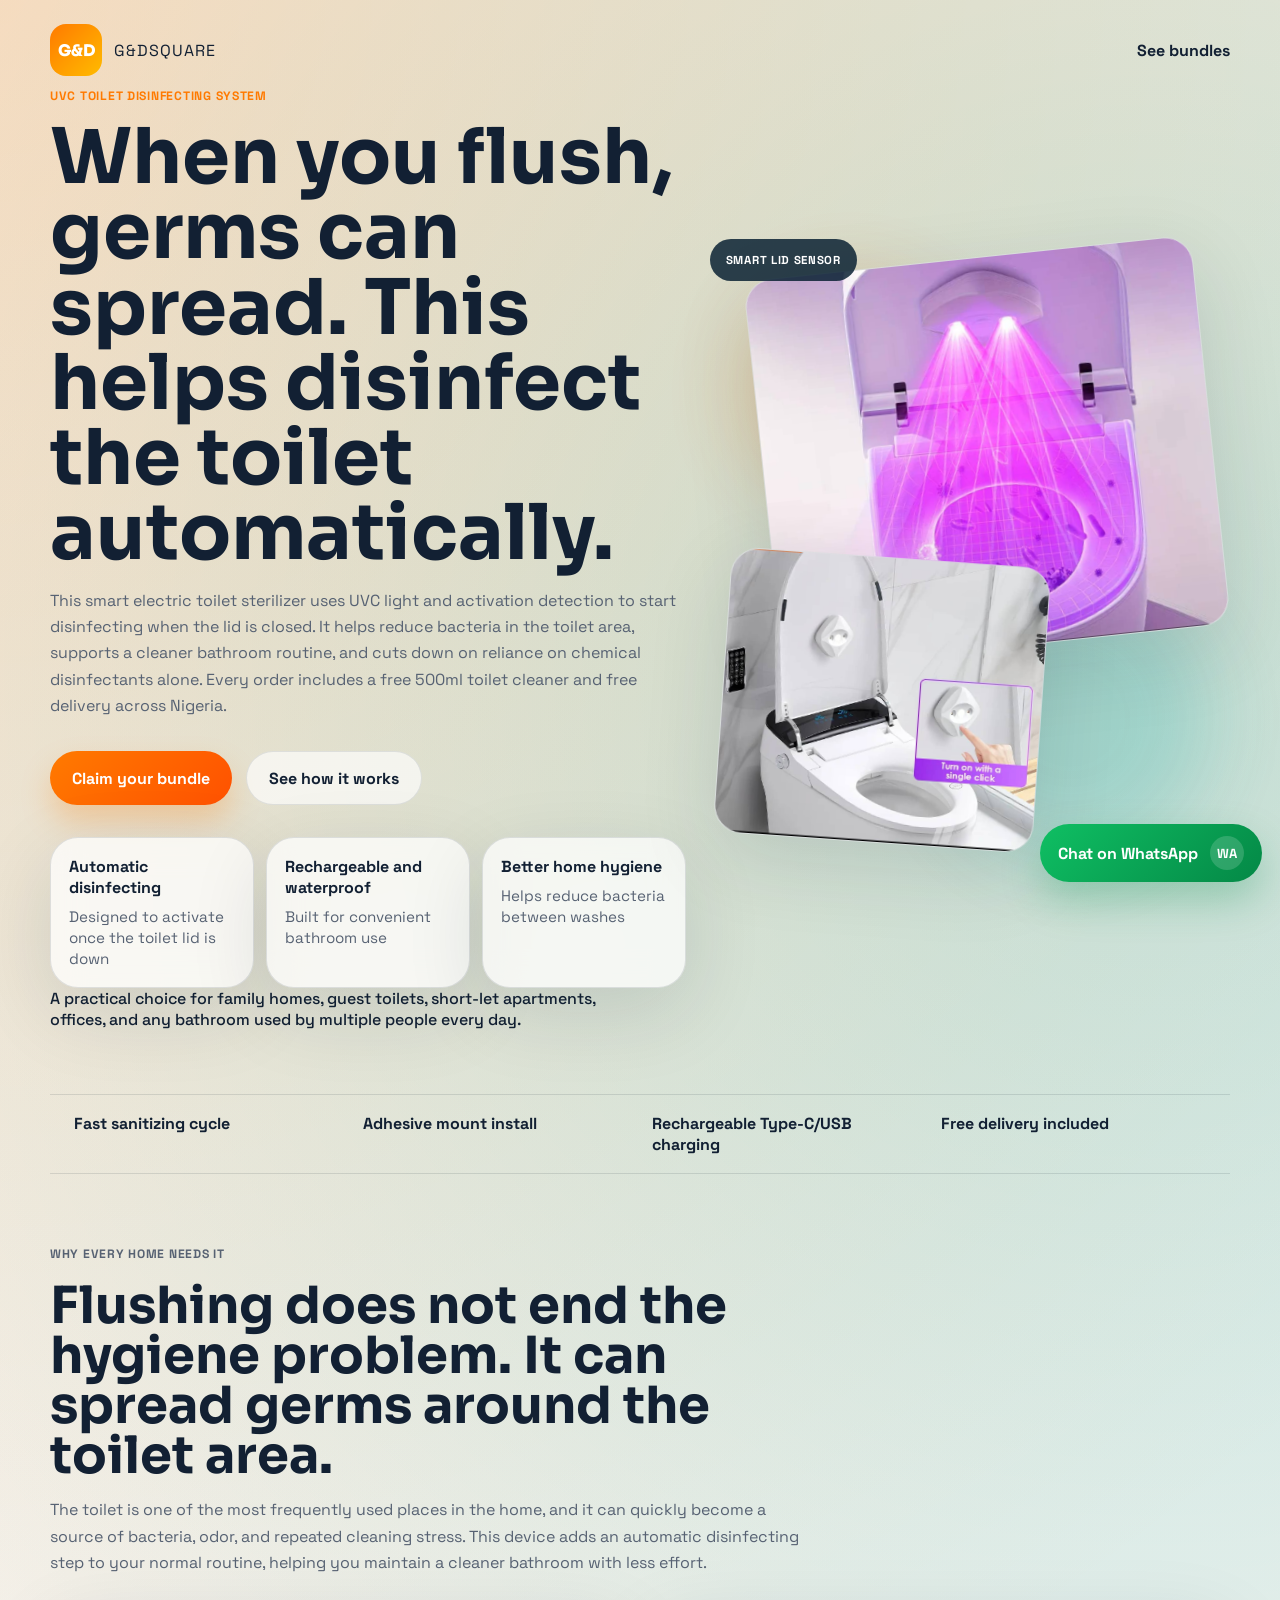
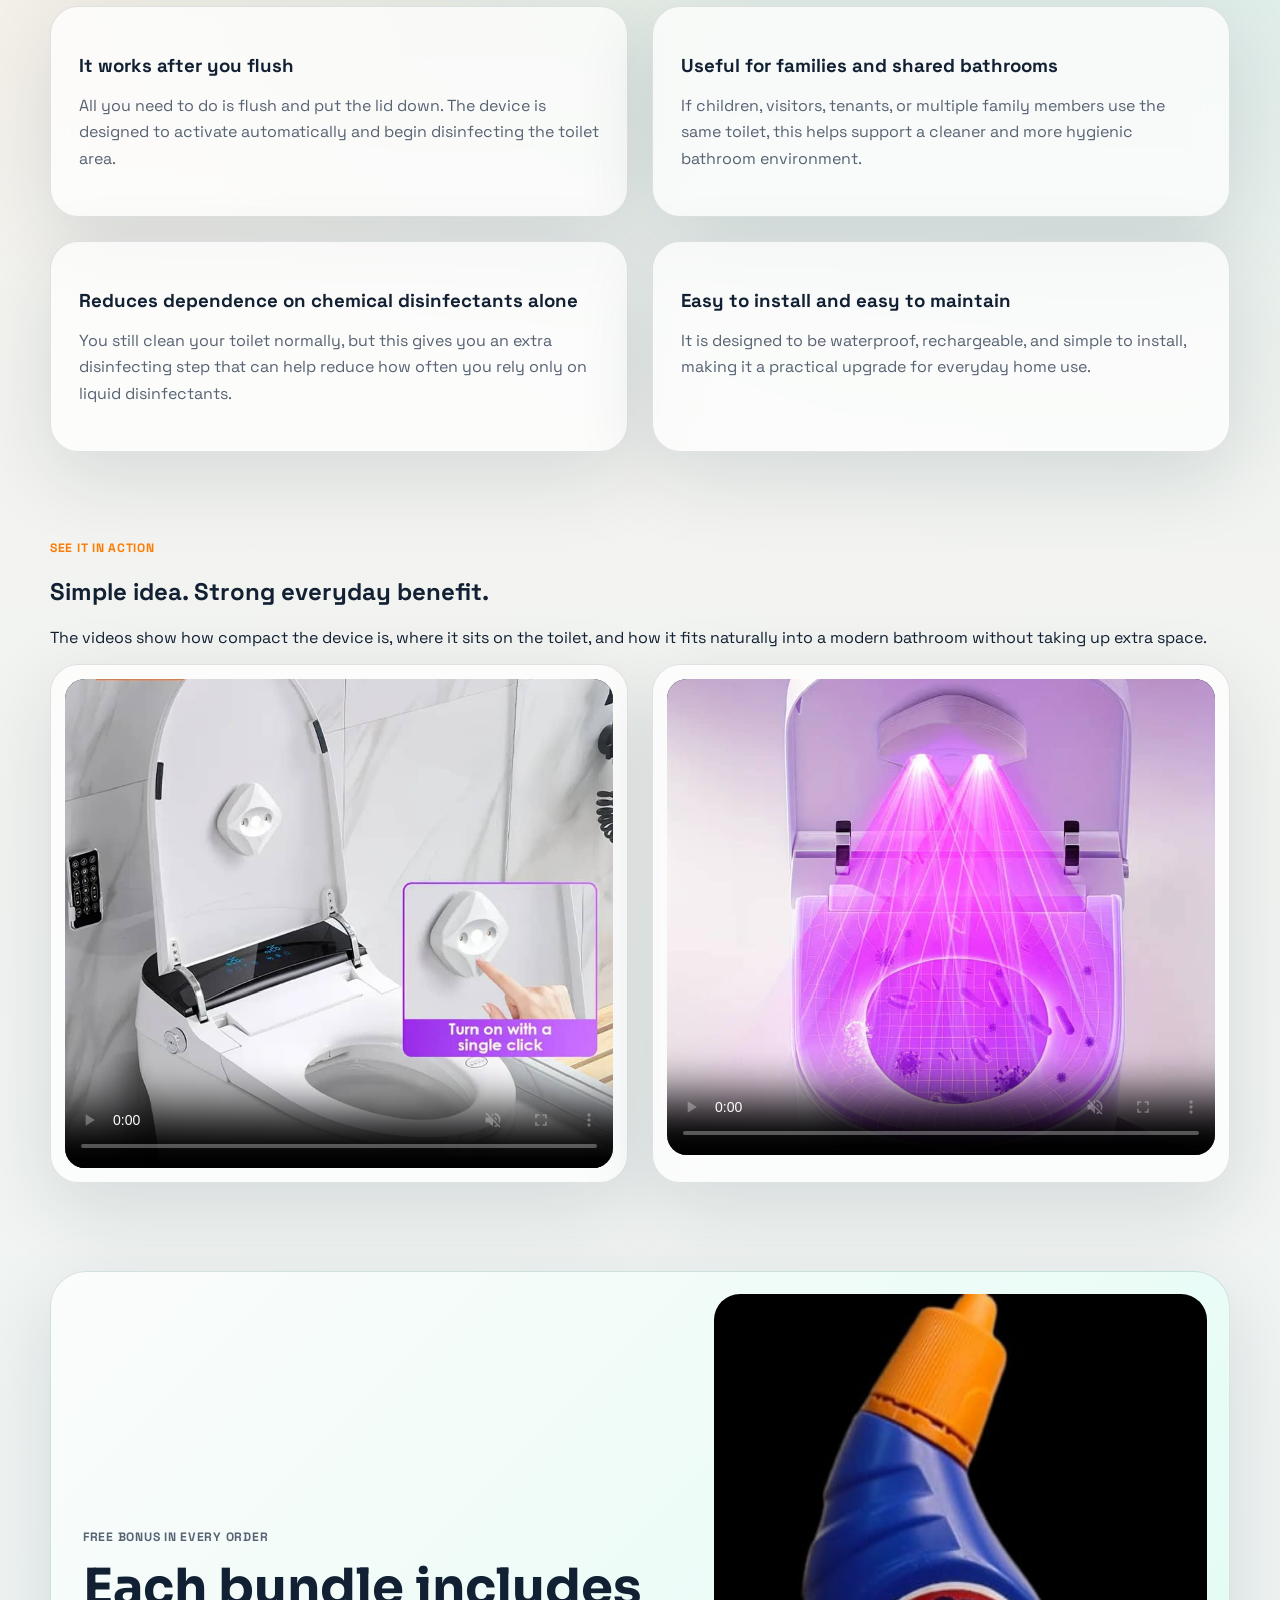
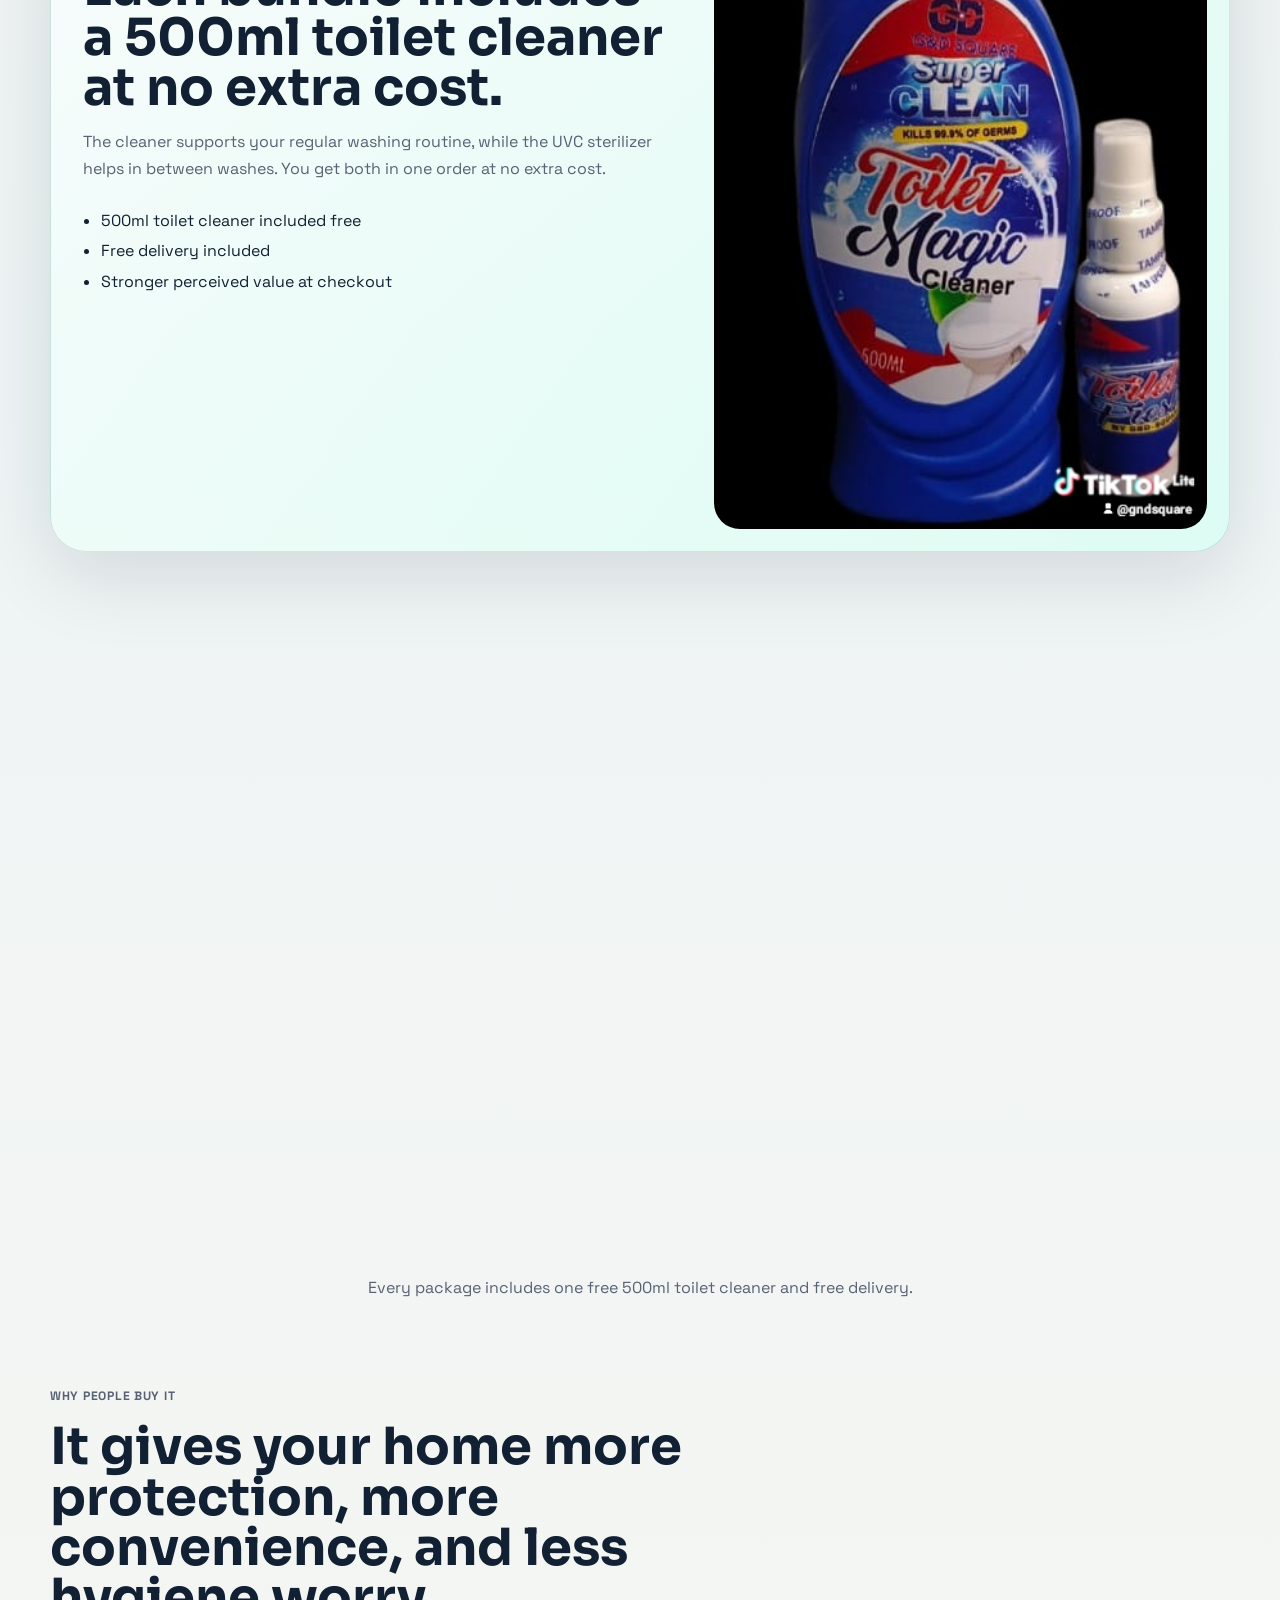
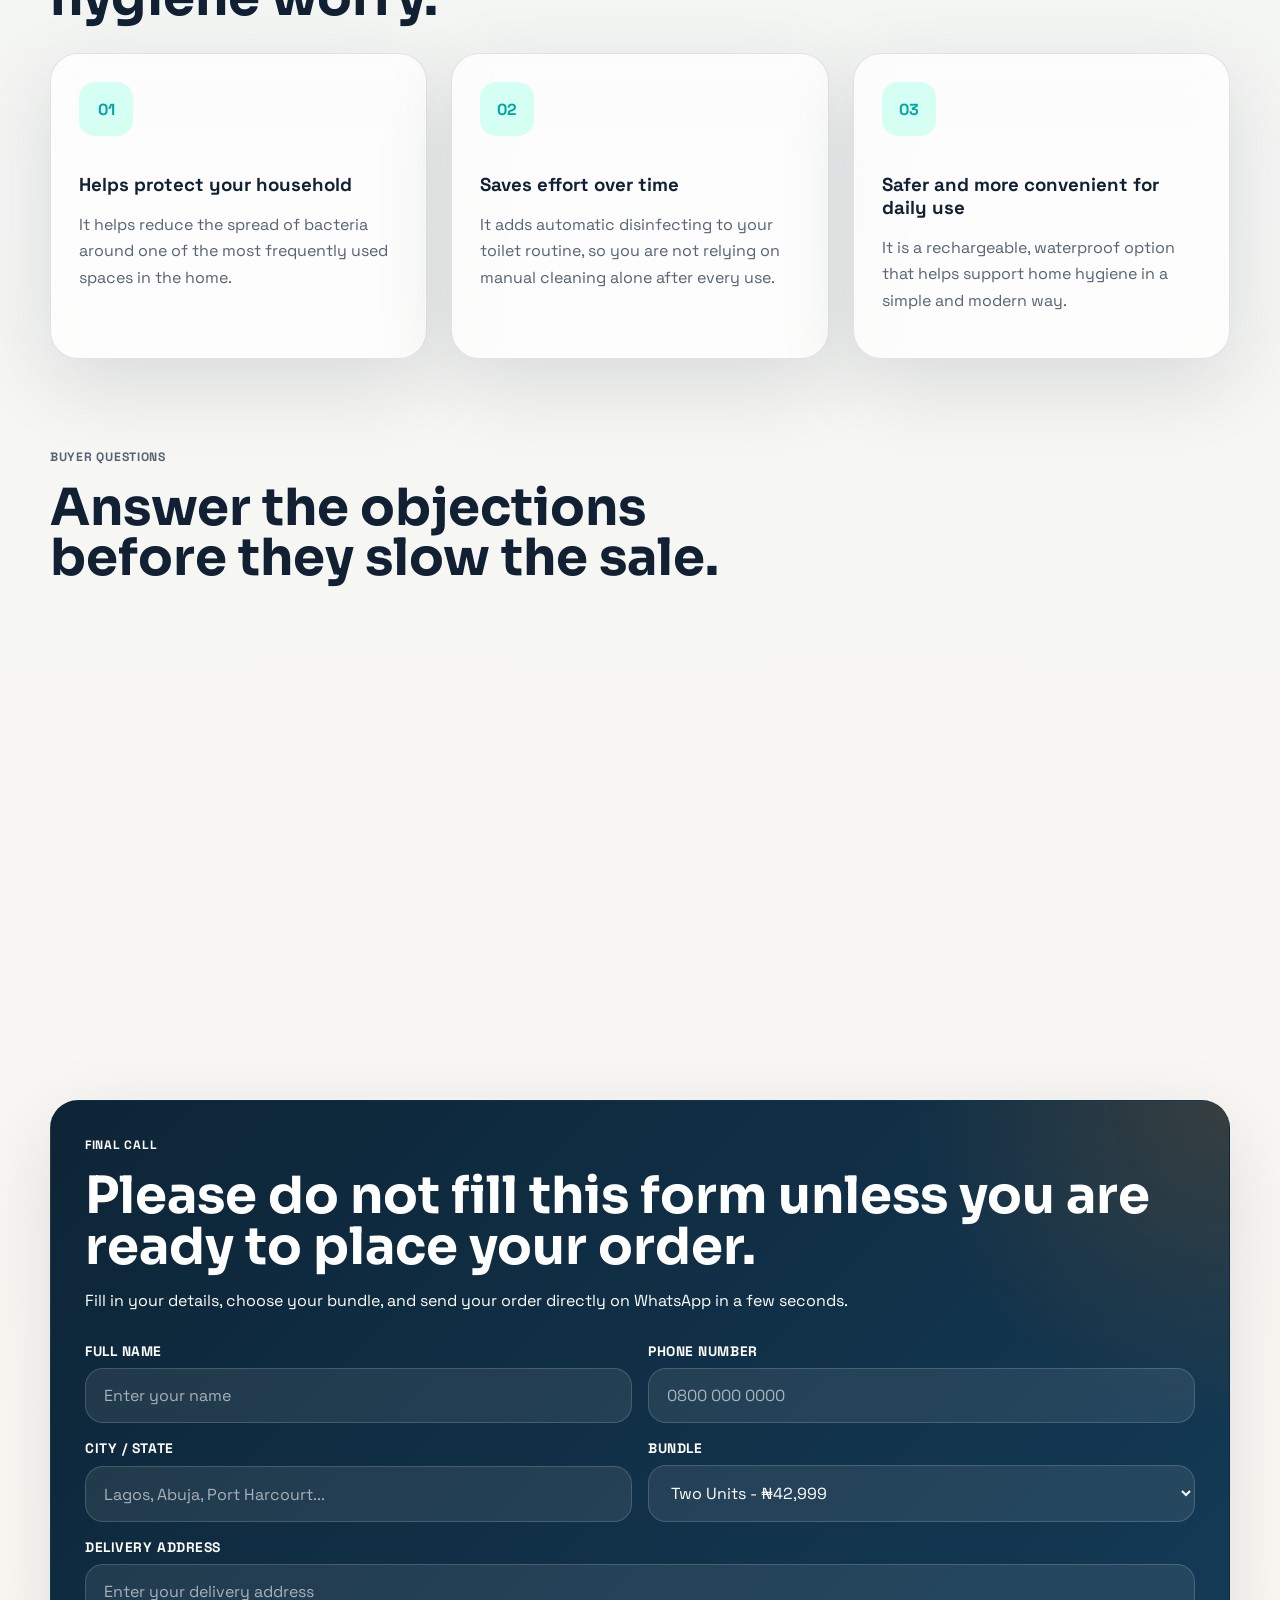
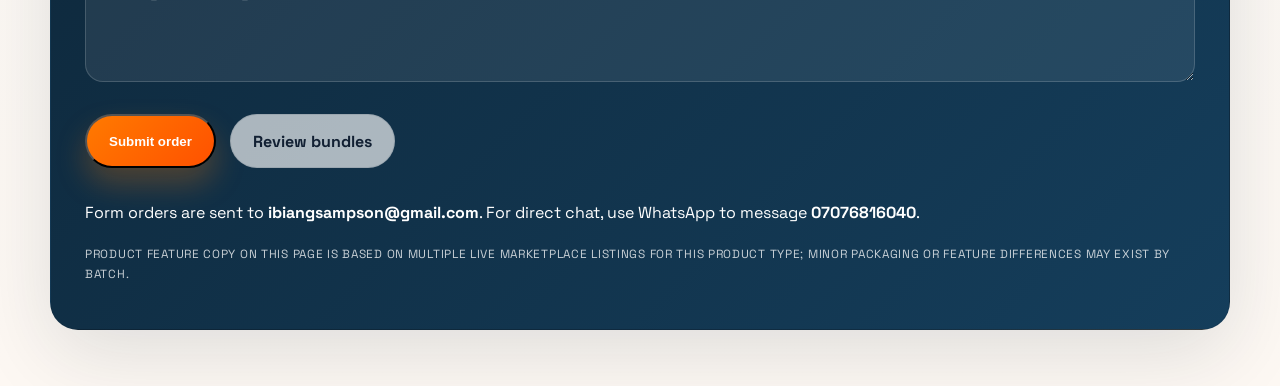
==== index.html @ 0e7a8f82 "Build UV toilet sterilizer landing page" ====
<!DOCTYPE html>
<html lang="en">
<head>
  <meta charset="UTF-8">
  <meta name="viewport" content="width=device-width, initial-scale=1.0">
  <title>G&DSquare UV Toilet Sterilizer</title>
  <meta
    name="description"
    content="Shop the UV Toilet Sterilizer Smart Electric Toilet Sterilizer with free 500ml toilet cleaner and free delivery."
  >
  <link rel="preconnect" href="https://fonts.googleapis.com">
  <link rel="preconnect" href="https://fonts.gstatic.com" crossorigin>
  <link
    href="https://fonts.googleapis.com/css2?family=Space+Grotesk:wght@400;500;700&family=Sora:wght@500;600;700;800&display=swap"
    rel="stylesheet"
  >
  <link rel="stylesheet" href="styles.css">
</head>
<body>
  <div class="page-shell">
    <header class="hero">
      <nav class="topbar">
        <div class="brand">
          <span class="brand-mark">G&amp;D</span>
          <span class="brand-copy">G&amp;DSquare</span>
        </div>
        <a class="ghost-link" href="#offers">See bundles</a>
      </nav>

      <div class="hero-grid">
        <section class="hero-copy reveal">
          <p class="eyebrow">UVC toilet disinfecting system</p>
          <h1>When you flush, germs can spread. This helps disinfect the toilet automatically.</h1>
          <p class="hero-text">
            This smart electric toilet sterilizer uses UVC light and activation detection to start
            disinfecting when the lid is closed. It helps reduce bacteria in the toilet area,
            supports a cleaner bathroom routine, and cuts down on reliance on chemical
            disinfectants alone. Every order includes a free 500ml toilet cleaner and free
            delivery across Nigeria.
          </p>

          <div class="hero-actions">
            <a class="button button-primary" href="#offers">Claim your bundle</a>
            <a class="button button-secondary" href="#details">See how it works</a>
          </div>

          <div class="signal-row">
            <div>
              <strong>Automatic disinfecting</strong>
              <span>Designed to activate once the toilet lid is down</span>
            </div>
            <div>
              <strong>Rechargeable and waterproof</strong>
              <span>Built for convenient bathroom use</span>
            </div>
            <div>
              <strong>Better home hygiene</strong>
              <span>Helps reduce bacteria between washes</span>
            </div>
          </div>
          <p class="market-note">
            A practical choice for family homes, guest toilets, short-let apartments, offices,
            and any bathroom used by multiple people every day.
          </p>
        </section>

        <section class="hero-visual reveal">
          <div class="glow-orbit glow-one"></div>
          <div class="glow-orbit glow-two"></div>
          <div class="hero-card hero-product-card">
            <img
              src="images/UV Toilet Sterilizer Smart Electric Toilet Sterilizer.jpeg"
              alt="UV light sterilizing a toilet bowl"
            >
          </div>
          <div class="hero-card hero-device-card">
            <img
              src="images/Smart Electric Toilet Sterilizer.jpeg"
              alt="Smart electric toilet sterilizer mounted under a toilet lid"
            >
          </div>
          <div class="spec-chip chip-top">Smart lid sensor</div>
          <div class="spec-chip chip-bottom">Bathroom-safe build</div>
        </section>
      </div>
    </header>

    <main>
      <section class="trust-strip reveal">
        <div>Fast sanitizing cycle</div>
        <div>Adhesive mount install</div>
        <div>Rechargeable Type-C/USB charging</div>
        <div>Free delivery included</div>
      </section>

      <section class="story-section" id="details">
        <div class="section-heading reveal">
          <p class="eyebrow">Why every home needs it</p>
          <h2>Flushing does not end the hygiene problem. It can spread germs around the toilet area.</h2>
          <p>
            The toilet is one of the most frequently used places in the home, and it can quickly
            become a source of bacteria, odor, and repeated cleaning stress. This device adds an
            automatic disinfecting step to your normal routine, helping you maintain a cleaner
            bathroom with less effort.
          </p>
        </div>

        <div class="feature-grid">
          <article class="feature-card reveal">
            <h3>It works after you flush</h3>
            <p>
              All you need to do is flush and put the lid down. The device is designed to activate
              automatically and begin disinfecting the toilet area.
            </p>
          </article>
          <article class="feature-card reveal">
            <h3>Useful for families and shared bathrooms</h3>
            <p>
              If children, visitors, tenants, or multiple family members use the same toilet, this
              helps support a cleaner and more hygienic bathroom environment.
            </p>
          </article>
          <article class="feature-card reveal">
            <h3>Reduces dependence on chemical disinfectants alone</h3>
            <p>
              You still clean your toilet normally, but this gives you an extra disinfecting step
              that can help reduce how often you rely only on liquid disinfectants.
            </p>
          </article>
          <article class="feature-card reveal">
            <h3>Easy to install and easy to maintain</h3>
            <p>
              It is designed to be waterproof, rechargeable, and simple to install, making it a
              practical upgrade for everyday home use.
            </p>
          </article>
        </div>
      </section>

      <section class="media-section">
        <div class="media-copy reveal">
          <p class="eyebrow">See it in action</p>
          <h2>Simple idea. Strong everyday benefit.</h2>
          <p>
            The videos show how compact the device is, where it sits on the toilet, and how it
            fits naturally into a modern bathroom without taking up extra space.
          </p>
        </div>

        <div class="media-grid">
          <div class="video-card reveal">
            <video controls muted playsinline preload="metadata" poster="images/Smart Electric Toilet Sterilizer.jpeg">
              <source src="images/Smart Electric Toilet Sterilizer.mp4" type="video/mp4">
            </video>
          </div>
          <div class="video-card reveal">
            <video controls muted playsinline preload="metadata" poster="images/UV Toilet Sterilizer Smart Electric Toilet Sterilizer.jpeg">
              <source src="images/Toilet  Sanitizer.mp4" type="video/mp4">
            </video>
          </div>
        </div>
      </section>

      <section class="bonus-section">
        <div class="bonus-card reveal">
          <div class="bonus-copy">
            <p class="eyebrow">Free bonus in every order</p>
            <h2>Each bundle includes a 500ml toilet cleaner at no extra cost.</h2>
            <p>
              The cleaner supports your regular washing routine, while the UVC sterilizer helps in
              between washes. You get both in one order at no extra cost.
            </p>
            <ul class="bonus-points">
              <li>500ml toilet cleaner included free</li>
              <li>Free delivery included</li>
              <li>Stronger perceived value at checkout</li>
            </ul>
          </div>
          <div class="bonus-image-wrap">
            <img src="images/Toilet wash.jpeg" alt="500ml toilet cleaner bonus">
          </div>
        </div>
      </section>

      <section class="offers-section" id="offers">
        <div class="section-heading reveal">
          <p class="eyebrow">Bundle offers</p>
          <h2>Choose your quantity and lock in the free cleaner plus free delivery.</h2>
          <p>
            Whether you want one for your home or more for multiple bathrooms, this offer gives
            you a practical hygiene upgrade with extra value included.
          </p>
        </div>

        <div class="pricing-grid">
          <article class="price-card reveal" data-bundle="1 Unit">
            <p class="card-tag">Starter pack</p>
            <h3>One Unit</h3>
            <p class="price">₦22,999</p>
            <p class="price-note">Perfect for one household toilet.</p>
            <a class="button button-primary" href="#cta">Order one now</a>
          </article>

          <article class="price-card featured reveal" data-bundle="2 Units">
            <p class="card-tag">Best value</p>
            <h3>Two Units</h3>
            <p class="price">₦42,999</p>
            <p class="price-note">Ideal for two bathrooms or home and office use.</p>
            <a class="button button-primary" href="#cta">Order two now</a>
          </article>

          <article class="price-card reveal" data-bundle="3 Units">
            <p class="card-tag">Bulk saver</p>
            <h3>Three Units</h3>
            <p class="price">₦63,999</p>
            <p class="price-note">Best for bigger homes, short-lets, or multiple toilets.</p>
            <a class="button button-primary" href="#cta">Order three now</a>
          </article>
        </div>
        <p class="offer-footnote reveal">
          Every package includes one free 500ml toilet cleaner and free delivery.
        </p>
      </section>

      <section class="process-section">
        <div class="section-heading reveal">
          <p class="eyebrow">Why people buy it</p>
          <h2>It gives your home more protection, more convenience, and less hygiene worry.</h2>
        </div>
        <div class="process-grid">
          <article class="process-card reveal">
            <span>01</span>
            <h3>Helps protect your household</h3>
            <p>It helps reduce the spread of bacteria around one of the most frequently used spaces in the home.</p>
          </article>
          <article class="process-card reveal">
            <span>02</span>
            <h3>Saves effort over time</h3>
            <p>It adds automatic disinfecting to your toilet routine, so you are not relying on manual cleaning alone after every use.</p>
          </article>
          <article class="process-card reveal">
            <span>03</span>
            <h3>Safer and more convenient for daily use</h3>
            <p>It is a rechargeable, waterproof option that helps support home hygiene in a simple and modern way.</p>
          </article>
        </div>
      </section>

      <section class="faq-section">
        <div class="section-heading reveal">
          <p class="eyebrow">Buyer questions</p>
          <h2>Answer the objections before they slow the sale.</h2>
        </div>
        <div class="faq-list">
          <details class="faq-item reveal">
            <summary>Why should I buy this if I already wash my toilet?</summary>
            <p>
              Because normal washing is not always done after every flush. This product helps add
              an extra disinfecting step between your regular cleaning sessions.
            </p>
          </details>
          <details class="faq-item reveal">
            <summary>Will it fit a standard home toilet?</summary>
            <p>
              Most listings position this as a compact universal-style unit for many modern home
              toilets. Exact fit can vary with seat shape and mounting surface.
            </p>
          </details>
          <details class="faq-item reveal">
            <summary>Is it difficult to install?</summary>
            <p>
              No. This product type is commonly sold as an easy-install unit with a compact body
              and simple mounting method for everyday home use.
            </p>
          </details>
          <details class="faq-item reveal">
            <summary>Does it require constant charging?</summary>
            <p>
              No. Comparable listings describe it as a rechargeable low-power device, so it is
              meant for repeated use between charges rather than constant plug-in operation.
            </p>
          </details>
          <details class="faq-item reveal">
            <summary>What comes with the offer?</summary>
            <p>
              Every bundle on this page includes the UV Toilet Sterilizer, one free 500ml toilet
              cleaner, and free delivery.
            </p>
          </details>
        </div>
      </section>

      <section class="cta-section reveal" id="cta">
        <div class="cta-panel">
          <p class="eyebrow">Final call</p>
          <h2>Please do not fill this form unless you are ready to place your order.</h2>
          <p id="bundle-copy">
            Fill in your details, choose your bundle, and send your order directly on WhatsApp in
            a few seconds.
          </p>
          <form
            class="checkout-form"
            id="checkout-form"
            action="https://formsubmit.co/ibiangsampson@gmail.com"
            method="POST"
          >
            <input type="hidden" name="_subject" value="New UV Toilet Sterilizer Order">
            <input type="hidden" name="_captcha" value="false">
            <input type="hidden" name="_template" value="table">
            <input type="hidden" name="_next" value="thank-you.html">
            <div class="form-grid">
              <label>
                <span>Full name</span>
                <input id="customer-name" name="name" type="text" placeholder="Enter your name" required>
              </label>
              <label>
                <span>Phone number</span>
                <input id="customer-phone" name="phone" type="tel" placeholder="0800 000 0000" required>
              </label>
              <label>
                <span>City / State</span>
                <input id="customer-location" name="location" type="text" placeholder="Lagos, Abuja, Port Harcourt..." required>
              </label>
              <label>
                <span>Bundle</span>
                <select id="bundle-select" name="bundle" required>
                  <option value="One Unit - ₦22,999">One Unit - ₦22,999</option>
                  <option value="Two Units - ₦42,999" selected>Two Units - ₦42,999</option>
                  <option value="Three Units - ₦63,999">Three Units - ₦63,999</option>
                </select>
              </label>
              <label class="full-span">
                <span>Delivery address</span>
                <textarea id="customer-address" name="address" rows="4" placeholder="Enter your delivery address" required></textarea>
              </label>
            </div>

            <div class="hero-actions">
              <button class="button button-primary" type="submit">Submit order</button>
              <a class="button button-secondary" href="#offers">Review bundles</a>
            </div>
          </form>
          <p class="channel-note">
            Form orders are sent to <strong>ibiangsampson@gmail.com</strong>. For direct chat, use
            WhatsApp to message <strong>07076816040</strong>.
          </p>
          <p class="micro-note">
            Product feature copy on this page is based on multiple live marketplace listings for
            this product type; minor packaging or feature differences may exist by batch.
          </p>
        </div>
      </section>
    </main>
  </div>

  <a
    class="whatsapp-float"
    href="https://wa.me/2347076816040?text=Hello%20G%26DSquare%2C%20I%20want%20to%20make%20an%20enquiry%20about%20the%20UV%20Toilet%20Sterilizer."
    target="_blank"
    rel="noopener"
    aria-label="Chat on WhatsApp"
  >
    <span class="whatsapp-float-label">Chat on WhatsApp</span>
    <span class="whatsapp-float-icon">WA</span>
  </a>

  <script src="script.js"></script>
</body>
</html>
---- styles.css ----
:root {
  --bg: #f4efe7;
  --bg-deep: #082032;
  --surface: rgba(255, 255, 255, 0.72);
  --surface-strong: #fffaf3;
  --text: #122033;
  --muted: #576273;
  --line: rgba(18, 32, 51, 0.12);
  --accent: #00a6a6;
  --accent-strong: #ff7a00;
  --accent-soft: #d5fff2;
  --shadow: 0 24px 80px rgba(9, 32, 50, 0.12);
}

* {
  box-sizing: border-box;
}

html {
  scroll-behavior: smooth;
}

body {
  margin: 0;
  font-family: "Space Grotesk", sans-serif;
  color: var(--text);
  background:
    radial-gradient(circle at top left, rgba(255, 122, 0, 0.18), transparent 28%),
    radial-gradient(circle at 90% 10%, rgba(0, 166, 166, 0.22), transparent 24%),
    linear-gradient(180deg, #f9f3eb 0%, #eef4f4 52%, #fdf8f3 100%);
}

img,
video {
  display: block;
  max-width: 100%;
}

.page-shell {
  width: min(1180px, calc(100% - 32px));
  margin: 0 auto;
  padding-bottom: 56px;
}

.topbar,
.hero-grid,
.trust-strip,
.feature-grid,
.media-grid,
.pricing-grid,
.process-grid,
.bonus-card {
  display: grid;
  gap: 24px;
}

.topbar {
  grid-template-columns: 1fr auto;
  align-items: center;
  padding: 24px 0 12px;
}

.brand {
  display: inline-flex;
  align-items: center;
  gap: 12px;
}

.brand-mark {
  display: inline-grid;
  place-items: center;
  width: 52px;
  height: 52px;
  border-radius: 16px;
  background: linear-gradient(135deg, var(--accent-strong), #ffbb00);
  color: white;
  font-family: "Sora", sans-serif;
  font-weight: 800;
}

.brand-copy,
.eyebrow,
.card-tag,
.spec-chip,
.micro-note {
  letter-spacing: 0.06em;
  text-transform: uppercase;
}

.ghost-link,
.button {
  text-decoration: none;
}

.ghost-link {
  color: var(--text);
  font-weight: 700;
}

.hero {
  padding: 0 0 40px;
}

.hero-grid {
  grid-template-columns: 1.1fr 0.9fr;
  align-items: center;
  min-height: 86vh;
}

.hero-copy h1,
.section-heading h2,
.bonus-copy h2,
.cta-panel h2 {
  margin: 0;
  font-family: "Sora", sans-serif;
  line-height: 0.98;
}

.hero-copy h1 {
  font-size: clamp(3rem, 6vw, 6.3rem);
  max-width: 11ch;
}

.hero-text,
.section-heading p,
.feature-card p,
.bonus-copy p,
.process-card p,
.faq-item p,
.price-note,
.cta-panel p {
  color: var(--muted);
  line-height: 1.65;
}

.market-note {
  max-width: 58ch;
  margin: 0;
  color: var(--text);
  font-weight: 500;
}

.eyebrow {
  margin: 0 0 16px;
  font-size: 0.76rem;
  font-weight: 700;
  color: var(--accent-strong);
}

.hero-actions {
  display: flex;
  flex-wrap: wrap;
  gap: 14px;
  margin: 32px 0;
}

.button {
  display: inline-flex;
  align-items: center;
  justify-content: center;
  min-height: 54px;
  padding: 0 22px;
  border-radius: 999px;
  font-weight: 700;
  transition: transform 180ms ease, box-shadow 180ms ease, background 180ms ease;
}

.button:hover {
  transform: translateY(-2px);
}

.button-primary {
  color: white;
  background: linear-gradient(135deg, var(--accent-strong), #ff5100);
  box-shadow: 0 16px 30px rgba(255, 122, 0, 0.26);
}

.button-secondary {
  color: var(--text);
  background: rgba(255, 255, 255, 0.65);
  border: 1px solid rgba(18, 32, 51, 0.1);
}

.signal-row {
  display: grid;
  grid-template-columns: repeat(3, 1fr);
  gap: 12px;
}

.signal-row div,
.feature-card,
.video-card,
.price-card,
.process-card,
.faq-item,
.cta-panel,
.hero-card {
  border: 1px solid var(--line);
  border-radius: 28px;
  background: var(--surface);
  backdrop-filter: blur(16px);
  box-shadow: var(--shadow);
}

.signal-row div {
  padding: 18px;
}

.signal-row strong,
.feature-card h3,
.process-card h3,
.price-card h3 {
  display: block;
  margin-bottom: 8px;
}

.signal-row span {
  font-size: 0.95rem;
  color: var(--muted);
}

.hero-visual {
  position: relative;
  min-height: 640px;
}

.hero-card {
  position: absolute;
  overflow: hidden;
}

.hero-product-card {
  width: min(100%, 450px);
  right: 18px;
  top: 18px;
  transform: rotate(-6deg);
}

.hero-device-card {
  width: min(74%, 320px);
  left: 12px;
  bottom: 36px;
  transform: rotate(4deg);
}

.hero-card img,
.bonus-image-wrap img {
  width: 100%;
  height: 100%;
  object-fit: cover;
}

.glow-orbit {
  position: absolute;
  border-radius: 999px;
  filter: blur(40px);
  opacity: 0.82;
}

.glow-one {
  width: 220px;
  height: 220px;
  top: 42px;
  left: 30px;
  background: rgba(255, 122, 0, 0.26);
}

.glow-two {
  width: 280px;
  height: 280px;
  right: 20px;
  bottom: 20px;
  background: rgba(0, 166, 166, 0.24);
}

.spec-chip {
  position: absolute;
  display: inline-flex;
  align-items: center;
  min-height: 42px;
  padding: 0 16px;
  border-radius: 999px;
  color: white;
  background: rgba(8, 32, 50, 0.84);
  font-size: 0.72rem;
  font-weight: 700;
}

.chip-top {
  top: 0;
  left: 0;
}

.chip-bottom {
  right: 0;
  bottom: 0;
}

.trust-strip {
  grid-template-columns: repeat(4, 1fr);
  margin: 24px 0 70px;
  padding: 18px 24px;
  border-top: 1px solid var(--line);
  border-bottom: 1px solid var(--line);
  font-weight: 700;
}

.story-section,
.media-section,
.offers-section,
.process-section,
.faq-section,
.bonus-section {
  margin: 0 0 88px;
}

.section-heading {
  max-width: 760px;
  margin-bottom: 30px;
}

.section-heading h2,
.bonus-copy h2,
.cta-panel h2 {
  font-size: clamp(2rem, 4vw, 4rem);
  margin-bottom: 16px;
}

.feature-grid,
.pricing-grid,
.process-grid {
  grid-template-columns: repeat(2, 1fr);
}

.feature-card,
.process-card {
  padding: 28px;
}

.media-grid {
  grid-template-columns: repeat(2, 1fr);
}

.video-card {
  overflow: hidden;
  padding: 14px;
}

.video-card video {
  width: 100%;
  border-radius: 20px;
  background: #091c2c;
}

.bonus-card {
  grid-template-columns: 1fr 0.8fr;
  align-items: center;
  padding: 22px;
  border-radius: 36px;
  background: linear-gradient(135deg, rgba(255, 255, 255, 0.72), rgba(213, 255, 242, 0.72));
  border: 1px solid var(--line);
  box-shadow: var(--shadow);
}

.bonus-copy {
  padding: 10px;
}

.bonus-points {
  margin: 24px 0 0;
  padding-left: 18px;
  color: var(--text);
  line-height: 1.9;
}

.offer-footnote {
  margin: 18px 0 0;
  color: var(--muted);
  text-align: center;
}

.bonus-image-wrap {
  min-height: 380px;
  overflow: hidden;
  border-radius: 26px;
  background: linear-gradient(180deg, #0a1f31, #103957);
}

.pricing-grid {
  grid-template-columns: repeat(3, 1fr);
}

.price-card {
  padding: 28px;
}

.featured {
  position: relative;
  background: linear-gradient(180deg, rgba(255, 122, 0, 0.08), rgba(255, 255, 255, 0.85));
  transform: translateY(-14px);
}

.card-tag {
  margin: 0 0 10px;
  color: var(--accent);
  font-size: 0.75rem;
  font-weight: 700;
}

.price {
  margin: 14px 0 12px;
  font-family: "Sora", sans-serif;
  font-size: clamp(2rem, 4vw, 3.6rem);
}

.process-grid {
  grid-template-columns: repeat(3, 1fr);
}

.process-card span {
  display: inline-grid;
  place-items: center;
  width: 54px;
  height: 54px;
  margin-bottom: 18px;
  border-radius: 16px;
  background: var(--accent-soft);
  color: var(--accent);
  font-weight: 800;
}

.faq-list {
  display: grid;
  gap: 16px;
}

.faq-item {
  padding: 22px 24px;
}

.faq-item summary {
  cursor: pointer;
  font-weight: 700;
  list-style: none;
}

.faq-item summary::-webkit-details-marker {
  display: none;
}

.faq-item[open] {
  background: rgba(255, 255, 255, 0.9);
}

.cta-panel {
  padding: 34px;
  background:
    radial-gradient(circle at top right, rgba(255, 122, 0, 0.16), transparent 22%),
    linear-gradient(135deg, rgba(8, 32, 50, 0.98), rgba(16, 58, 88, 0.98));
  color: white;
}

.checkout-form {
  margin: 28px 0 18px;
}

.channel-note {
  margin: 0 0 18px;
  color: rgba(255, 255, 255, 0.86);
}

.form-grid {
  display: grid;
  grid-template-columns: repeat(2, 1fr);
  gap: 16px;
}

.checkout-form label {
  display: grid;
  gap: 8px;
}

.checkout-form span {
  font-size: 0.86rem;
  font-weight: 700;
  letter-spacing: 0.04em;
  text-transform: uppercase;
}

.checkout-form input,
.checkout-form select,
.checkout-form textarea {
  width: 100%;
  border: 1px solid rgba(255, 255, 255, 0.16);
  border-radius: 18px;
  padding: 16px 18px;
  font: inherit;
  color: white;
  background: rgba(255, 255, 255, 0.08);
}

.checkout-form input::placeholder,
.checkout-form textarea::placeholder {
  color: rgba(255, 255, 255, 0.6);
}

.checkout-form select option {
  color: var(--text);
}

.checkout-form input:focus,
.checkout-form select:focus,
.checkout-form textarea:focus {
  outline: 2px solid rgba(255, 122, 0, 0.55);
  outline-offset: 2px;
}

.full-span {
  grid-column: 1 / -1;
}

.cta-panel .eyebrow,
.cta-panel p,
.cta-panel h2 {
  color: white;
}

.micro-note {
  opacity: 0.76;
  font-size: 0.74rem;
}

.whatsapp-float {
  position: fixed;
  right: 18px;
  bottom: 18px;
  z-index: 20;
  display: inline-flex;
  align-items: center;
  gap: 12px;
  min-height: 58px;
  padding: 0 18px;
  border-radius: 999px;
  background: linear-gradient(135deg, #0fbf63, #048846);
  color: white;
  text-decoration: none;
  font-weight: 700;
  box-shadow: 0 18px 40px rgba(4, 136, 70, 0.28);
}

.whatsapp-float-label {
  white-space: nowrap;
}

.whatsapp-float-icon {
  display: inline-grid;
  place-items: center;
  width: 34px;
  height: 34px;
  border-radius: 50%;
  background: rgba(255, 255, 255, 0.16);
  font-size: 0.82rem;
}

.reveal {
  opacity: 0;
  transform: translateY(28px);
  transition: opacity 600ms ease, transform 600ms ease;
}

.reveal.is-visible {
  opacity: 1;
  transform: translateY(0);
}

@media (max-width: 980px) {
  .hero-grid,
  .bonus-card,
  .pricing-grid,
  .process-grid,
  .feature-grid,
  .media-grid {
    grid-template-columns: 1fr;
  }

  .hero {
    padding-bottom: 12px;
  }

  .hero-grid {
    min-height: auto;
  }

  .hero-visual {
    min-height: 520px;
    order: -1;
  }

  .hero-product-card {
    right: 0;
  }

  .trust-strip,
  .signal-row {
    grid-template-columns: 1fr;
  }

  .featured {
    transform: none;
  }

  .form-grid {
    grid-template-columns: 1fr;
  }
}

@media (max-width: 640px) {
  .page-shell {
    width: min(100% - 20px, 1180px);
  }

  .topbar {
    gap: 12px;
  }

  .hero-copy h1 {
    font-size: 2.9rem;
  }

  .hero-visual {
    min-height: 420px;
  }

  .hero-product-card {
    width: 82%;
  }

  .hero-device-card {
    width: 62%;
  }

  .button,
  .ghost-link {
    width: 100%;
  }

  .cta-panel,
  .feature-card,
  .process-card,
  .price-card,
  .faq-item,
  .signal-row div,
  .video-card {
    border-radius: 22px;
  }

  .whatsapp-float {
    right: 10px;
    bottom: 10px;
    padding: 0 14px;
  }

  .whatsapp-float-label {
    display: none;
  }
}
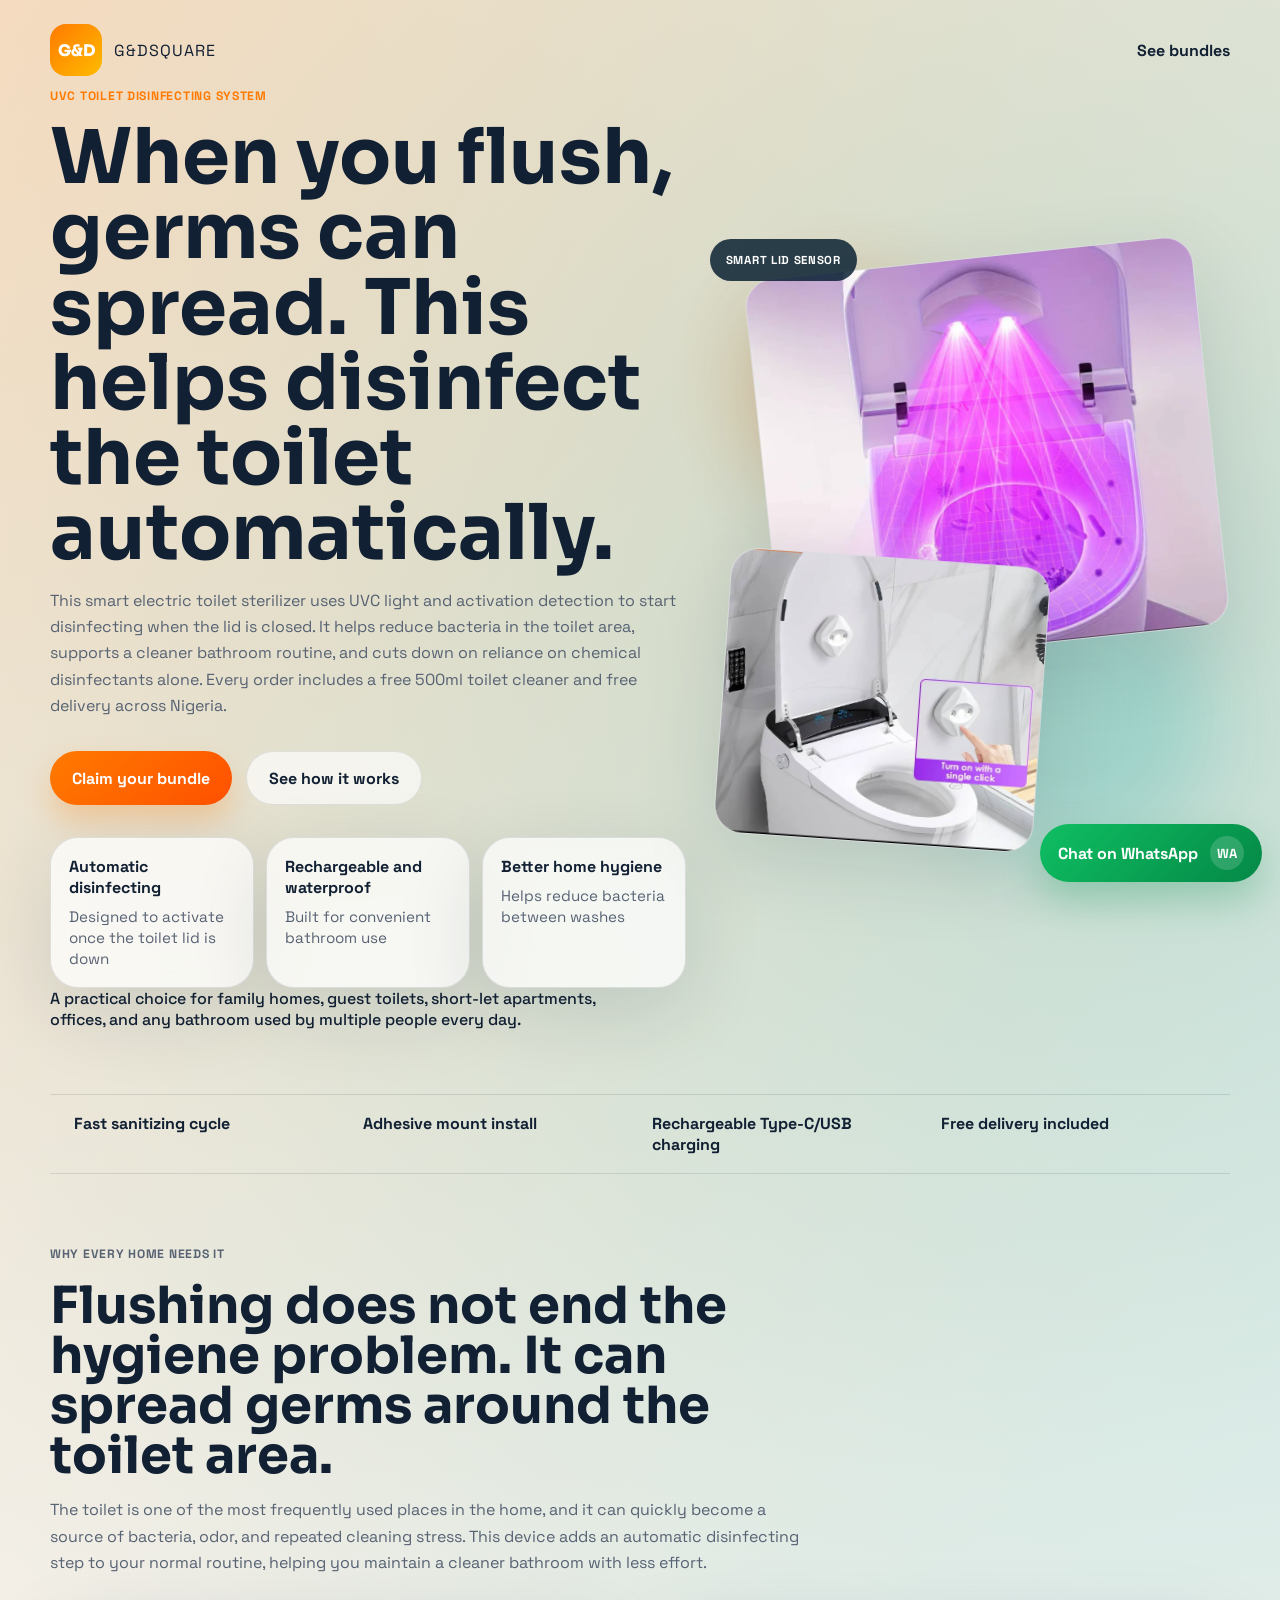
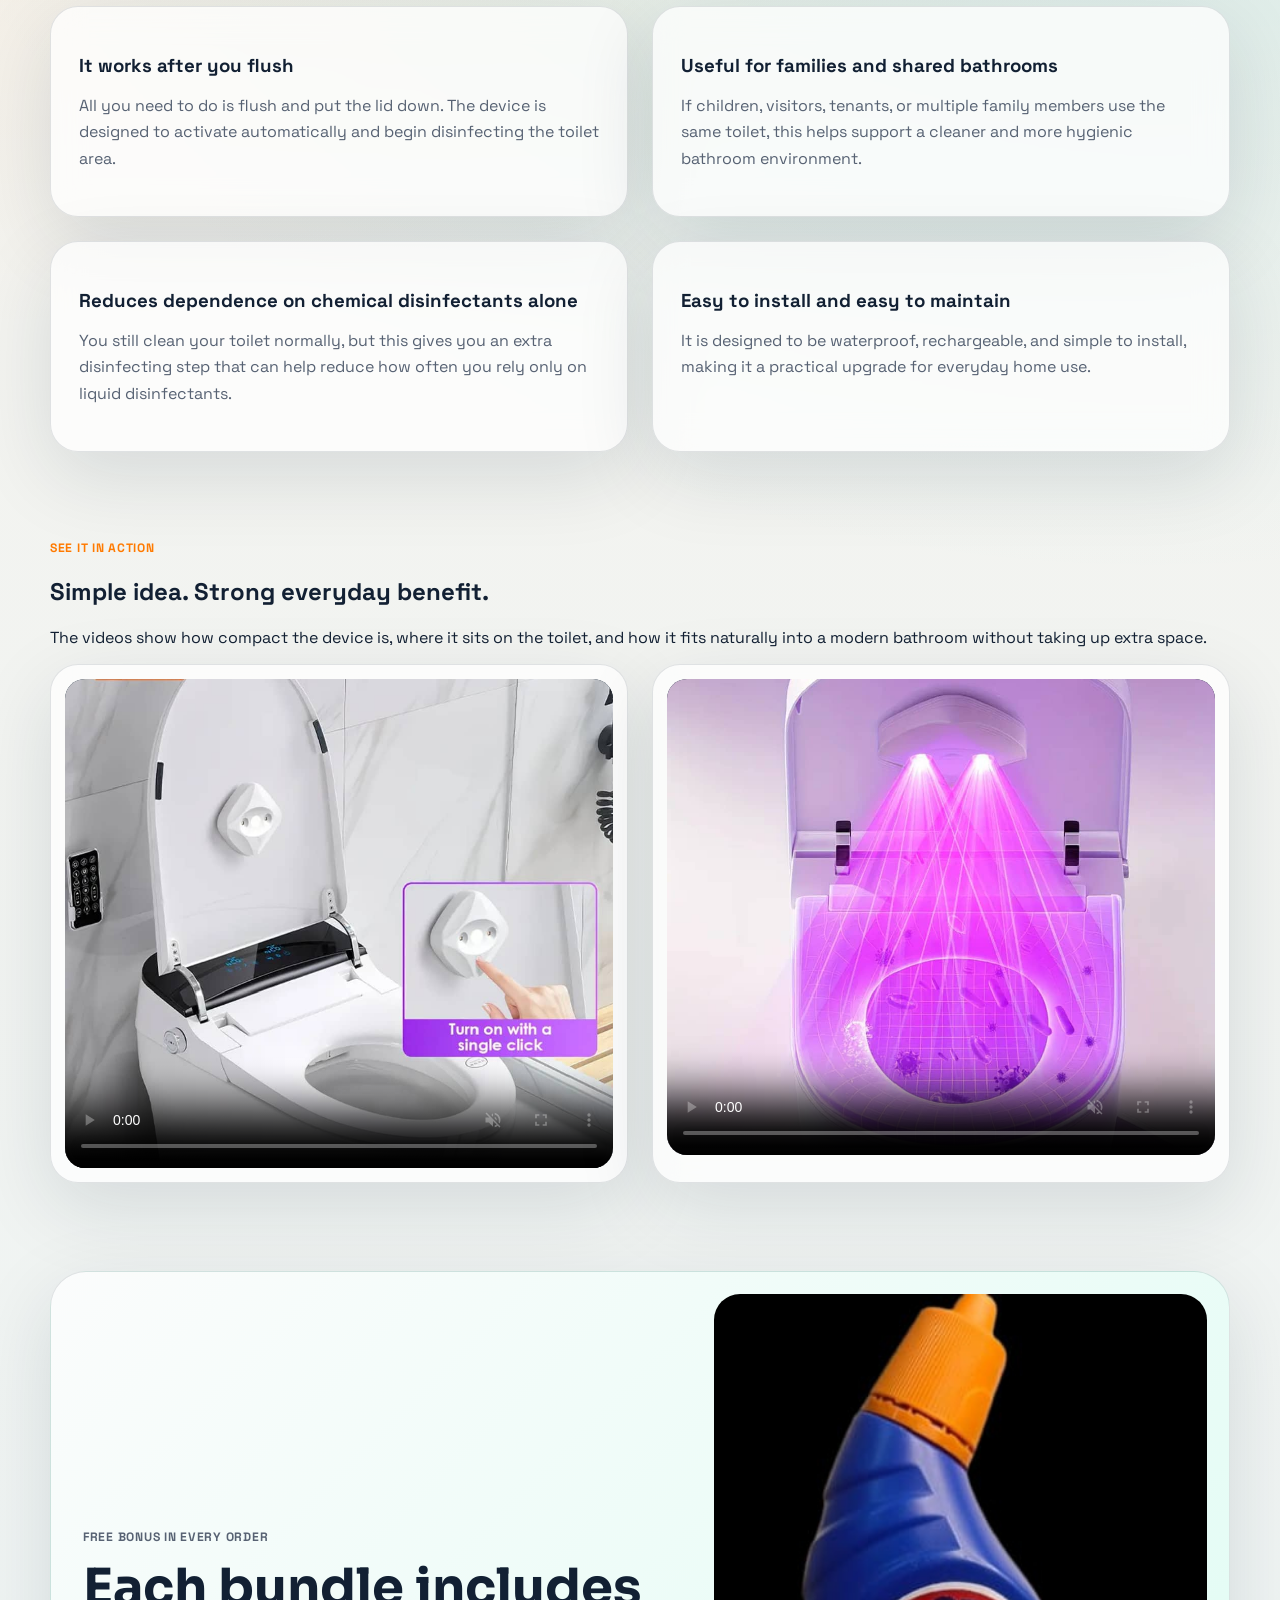
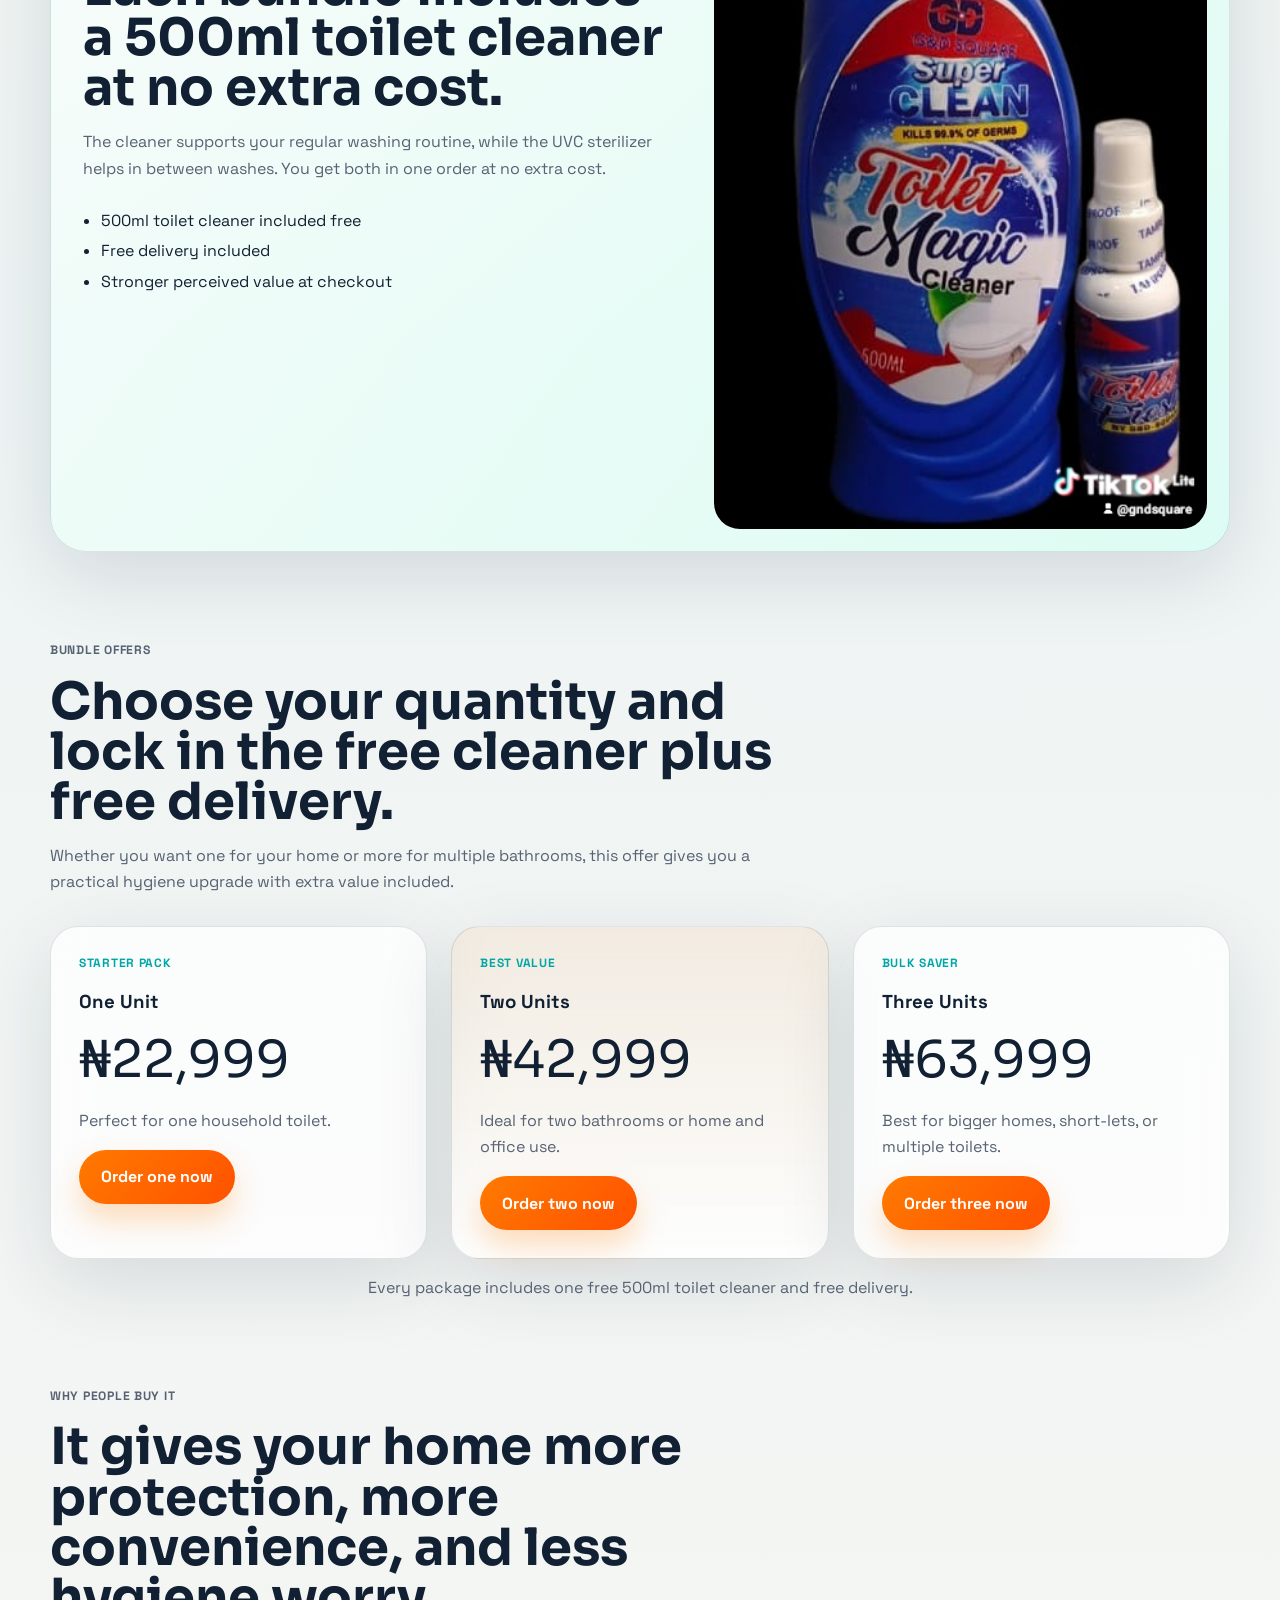
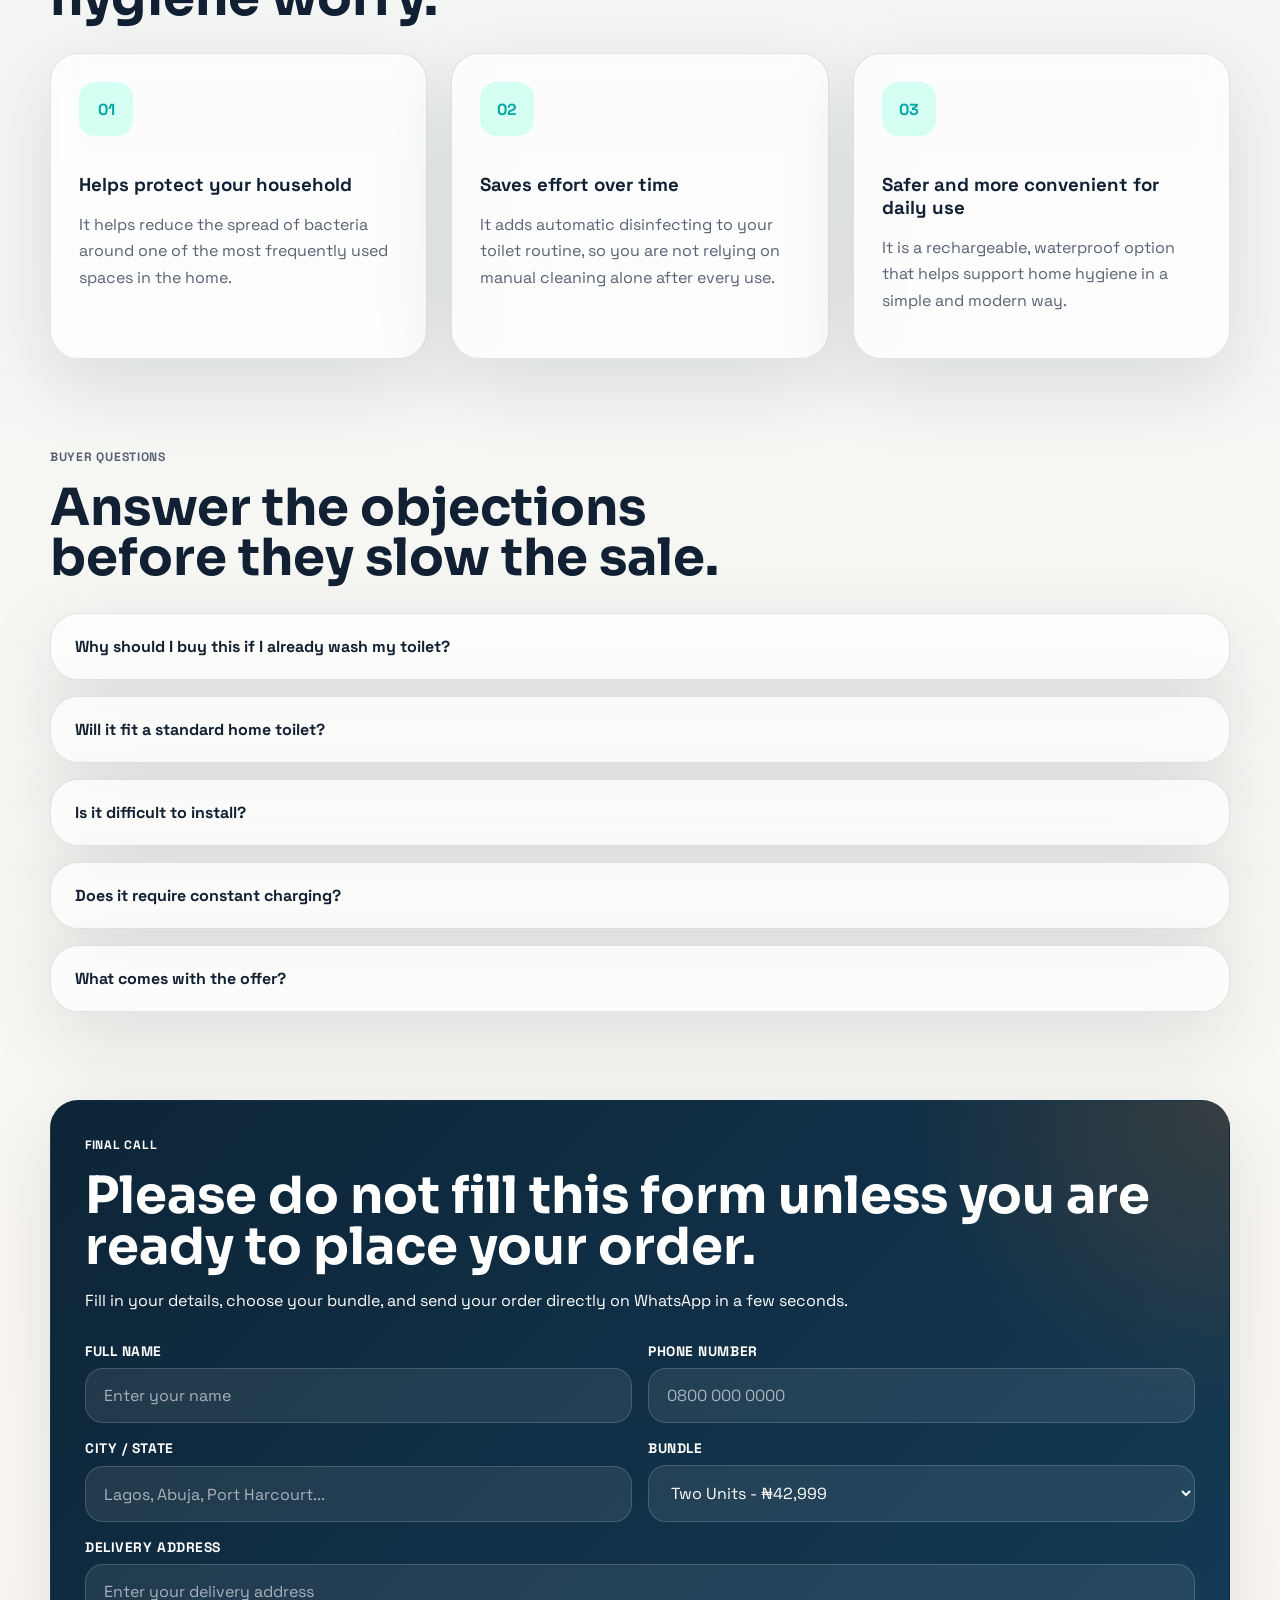
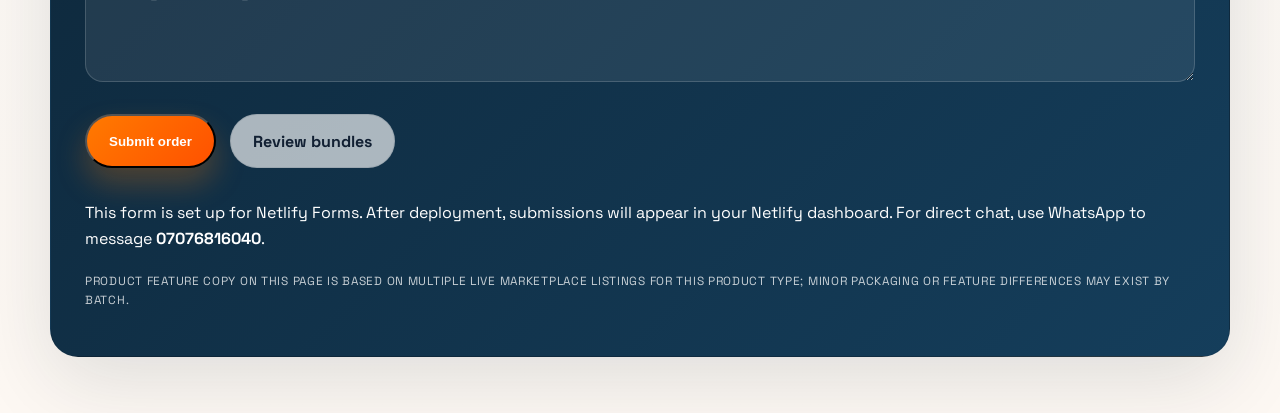
==== commit bb90e132: "Switch order form to Netlify forms" ====
--- a/index.html
+++ b/index.html
@@ -301,13 +301,17 @@
           <form
             class="checkout-form"
             id="checkout-form"
-            action="https://formsubmit.co/ibiangsampson@gmail.com"
+            name="uv-toilet-order"
             method="POST"
+            netlify
+            data-netlify="true"
+            netlify-honeypot="bot-field"
+            action="/thank-you.html"
           >
-            <input type="hidden" name="_subject" value="New UV Toilet Sterilizer Order">
-            <input type="hidden" name="_captcha" value="false">
-            <input type="hidden" name="_template" value="table">
-            <input type="hidden" name="_next" value="thank-you.html">
+            <input type="hidden" name="form-name" value="uv-toilet-order">
+            <p class="bot-field">
+              <label>Do not fill this out if you're human: <input name="bot-field"></label>
+            </p>
             <div class="form-grid">
               <label>
                 <span>Full name</span>
@@ -341,8 +345,9 @@
             </div>
           </form>
           <p class="channel-note">
-            Form orders are sent to <strong>ibiangsampson@gmail.com</strong>. For direct chat, use
-            WhatsApp to message <strong>07076816040</strong>.
+            This form is set up for Netlify Forms. After deployment, submissions will appear in
+            your Netlify dashboard. For direct chat, use WhatsApp to message
+            <strong>07076816040</strong>.
           </p>
           <p class="micro-note">
             Product feature copy on this page is based on multiple live marketplace listings for
--- a/styles.css
+++ b/styles.css
@@ -462,6 +462,10 @@
 
 .checkout-form {
   margin: 28px 0 18px;
+}
+
+.bot-field {
+  display: none;
 }
 
 .channel-note {
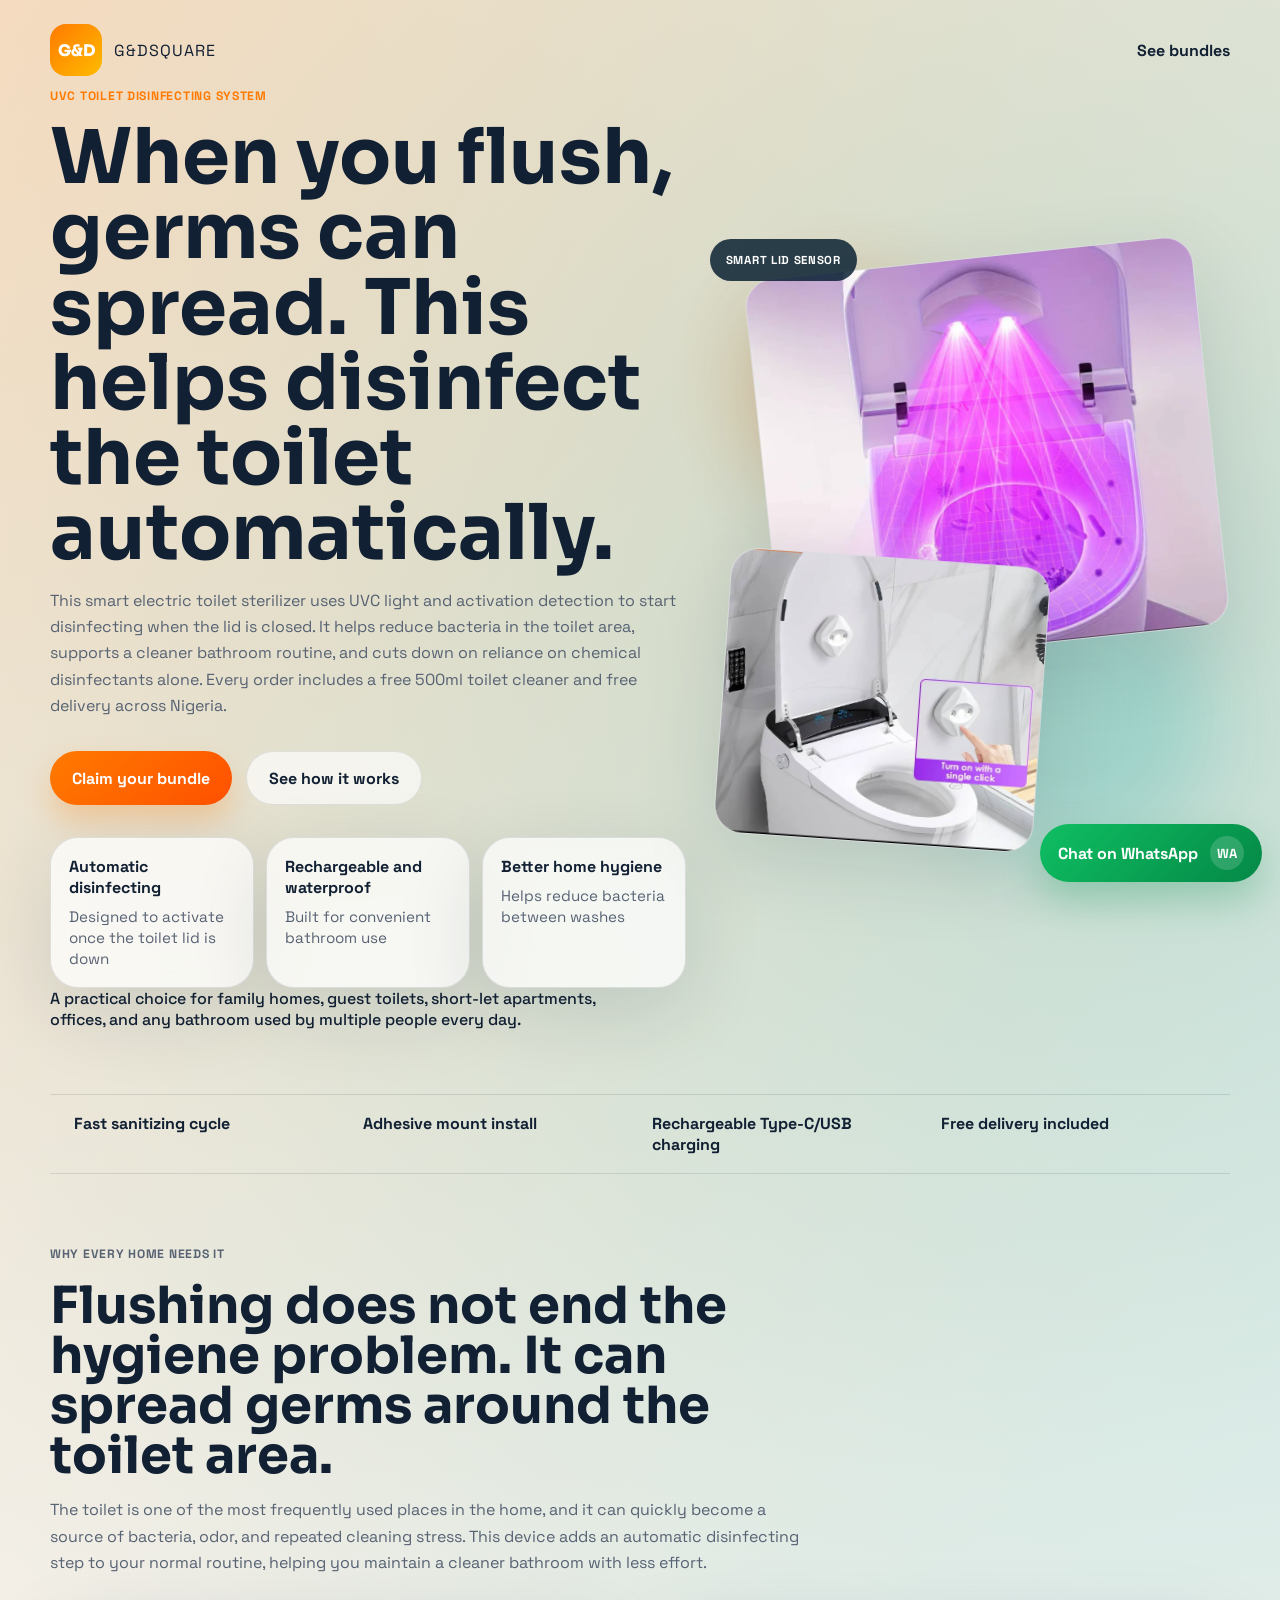
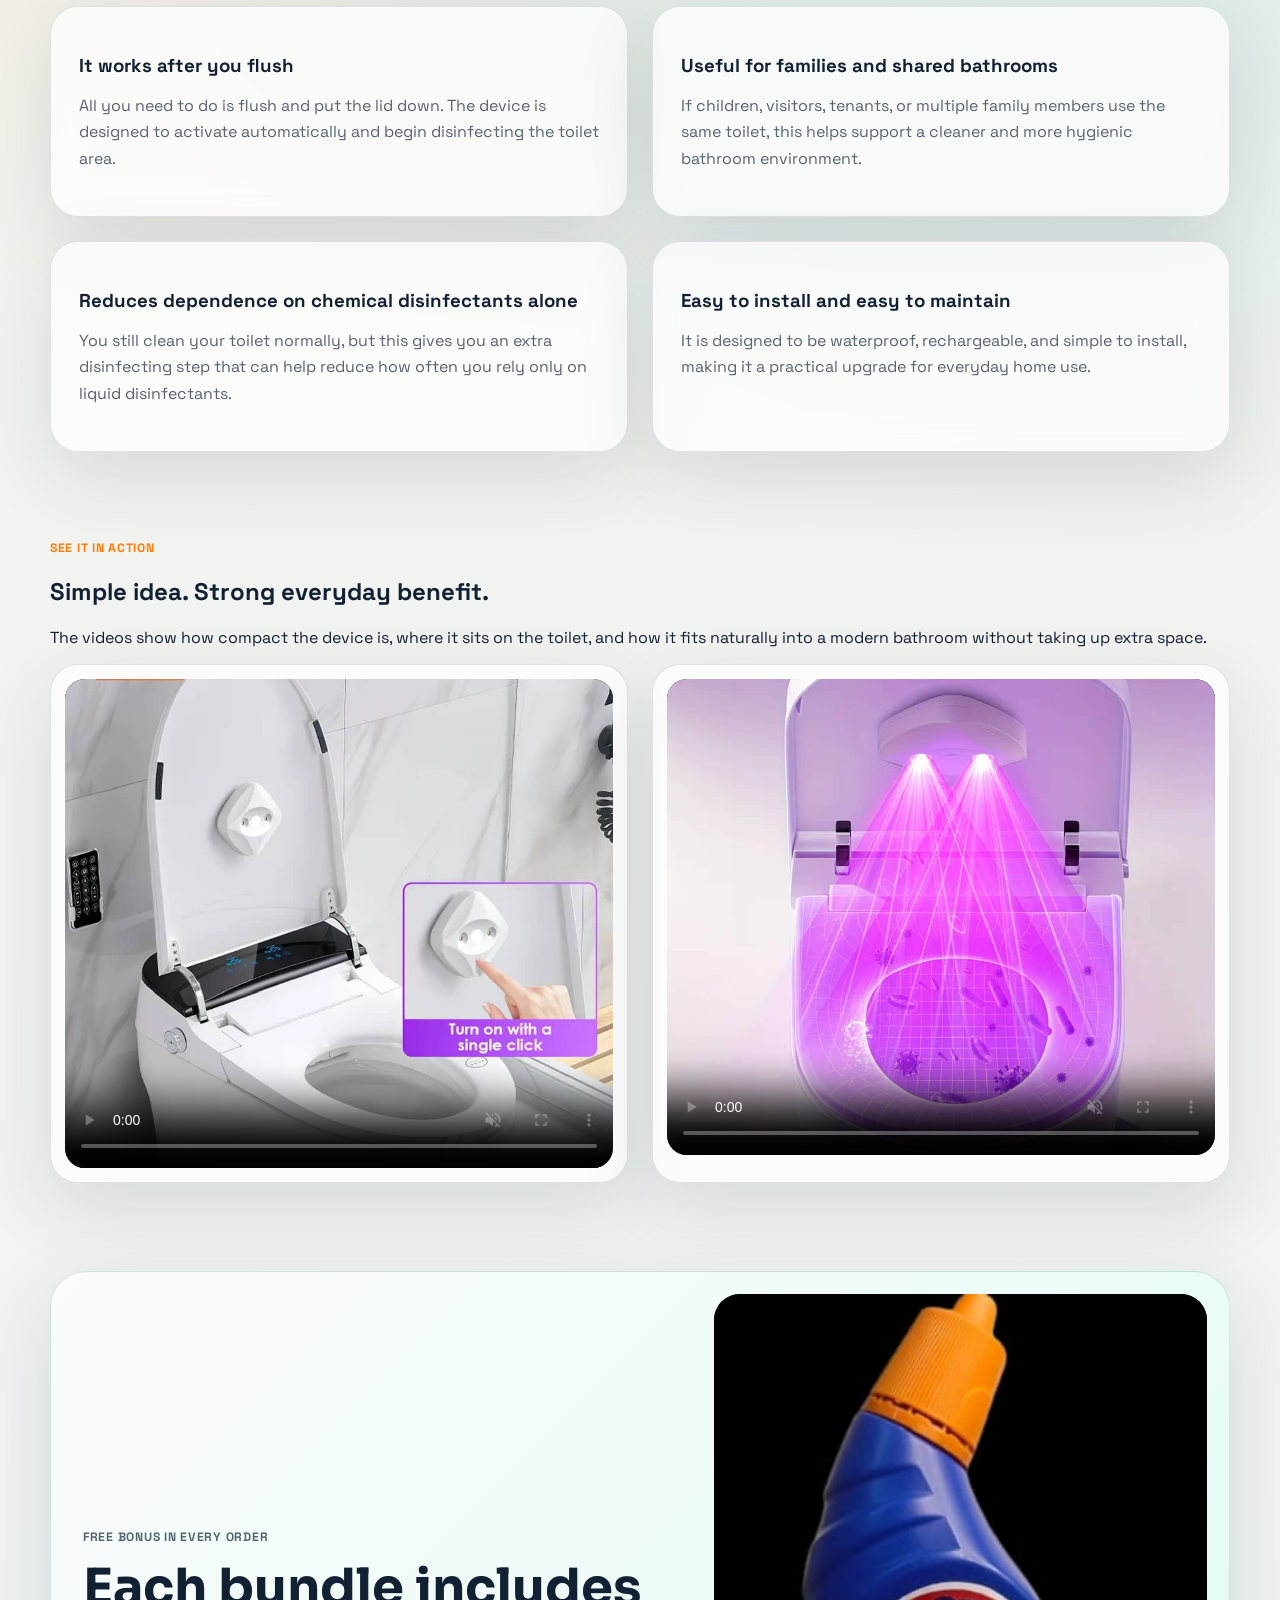
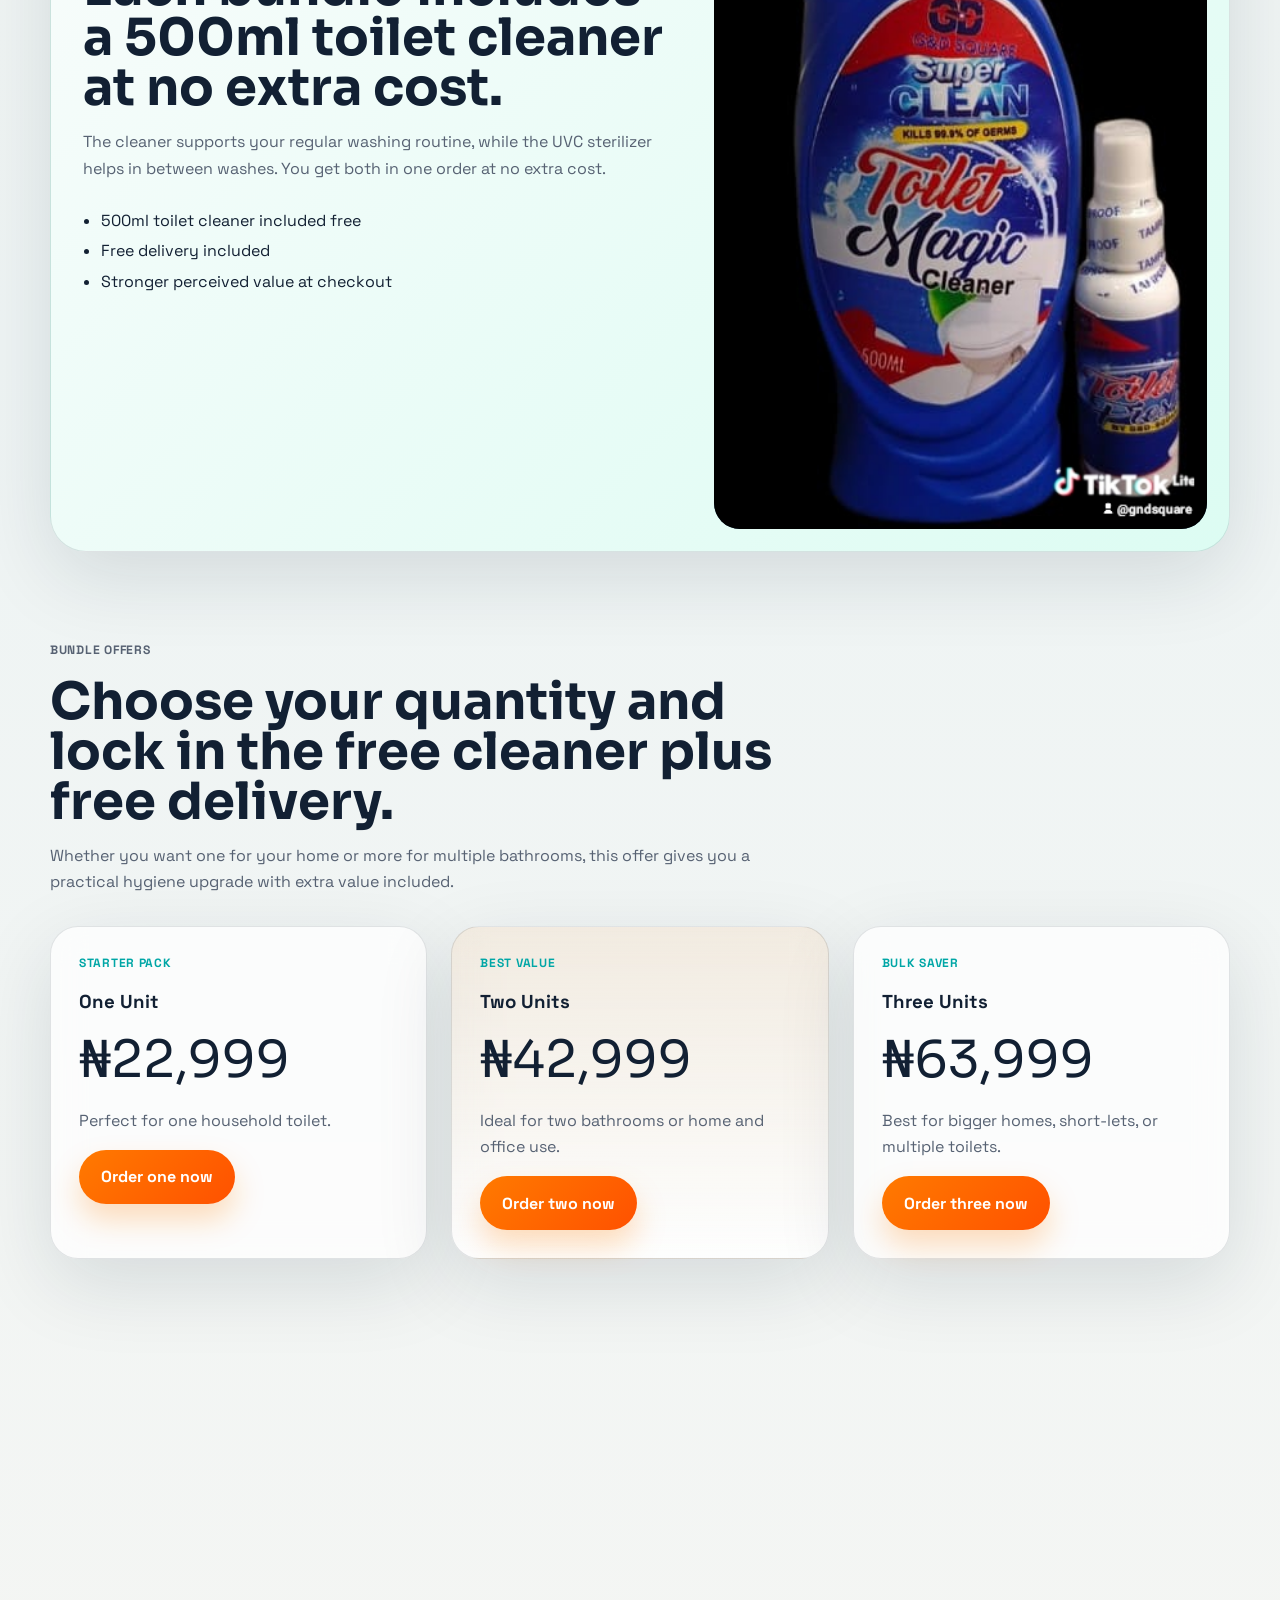
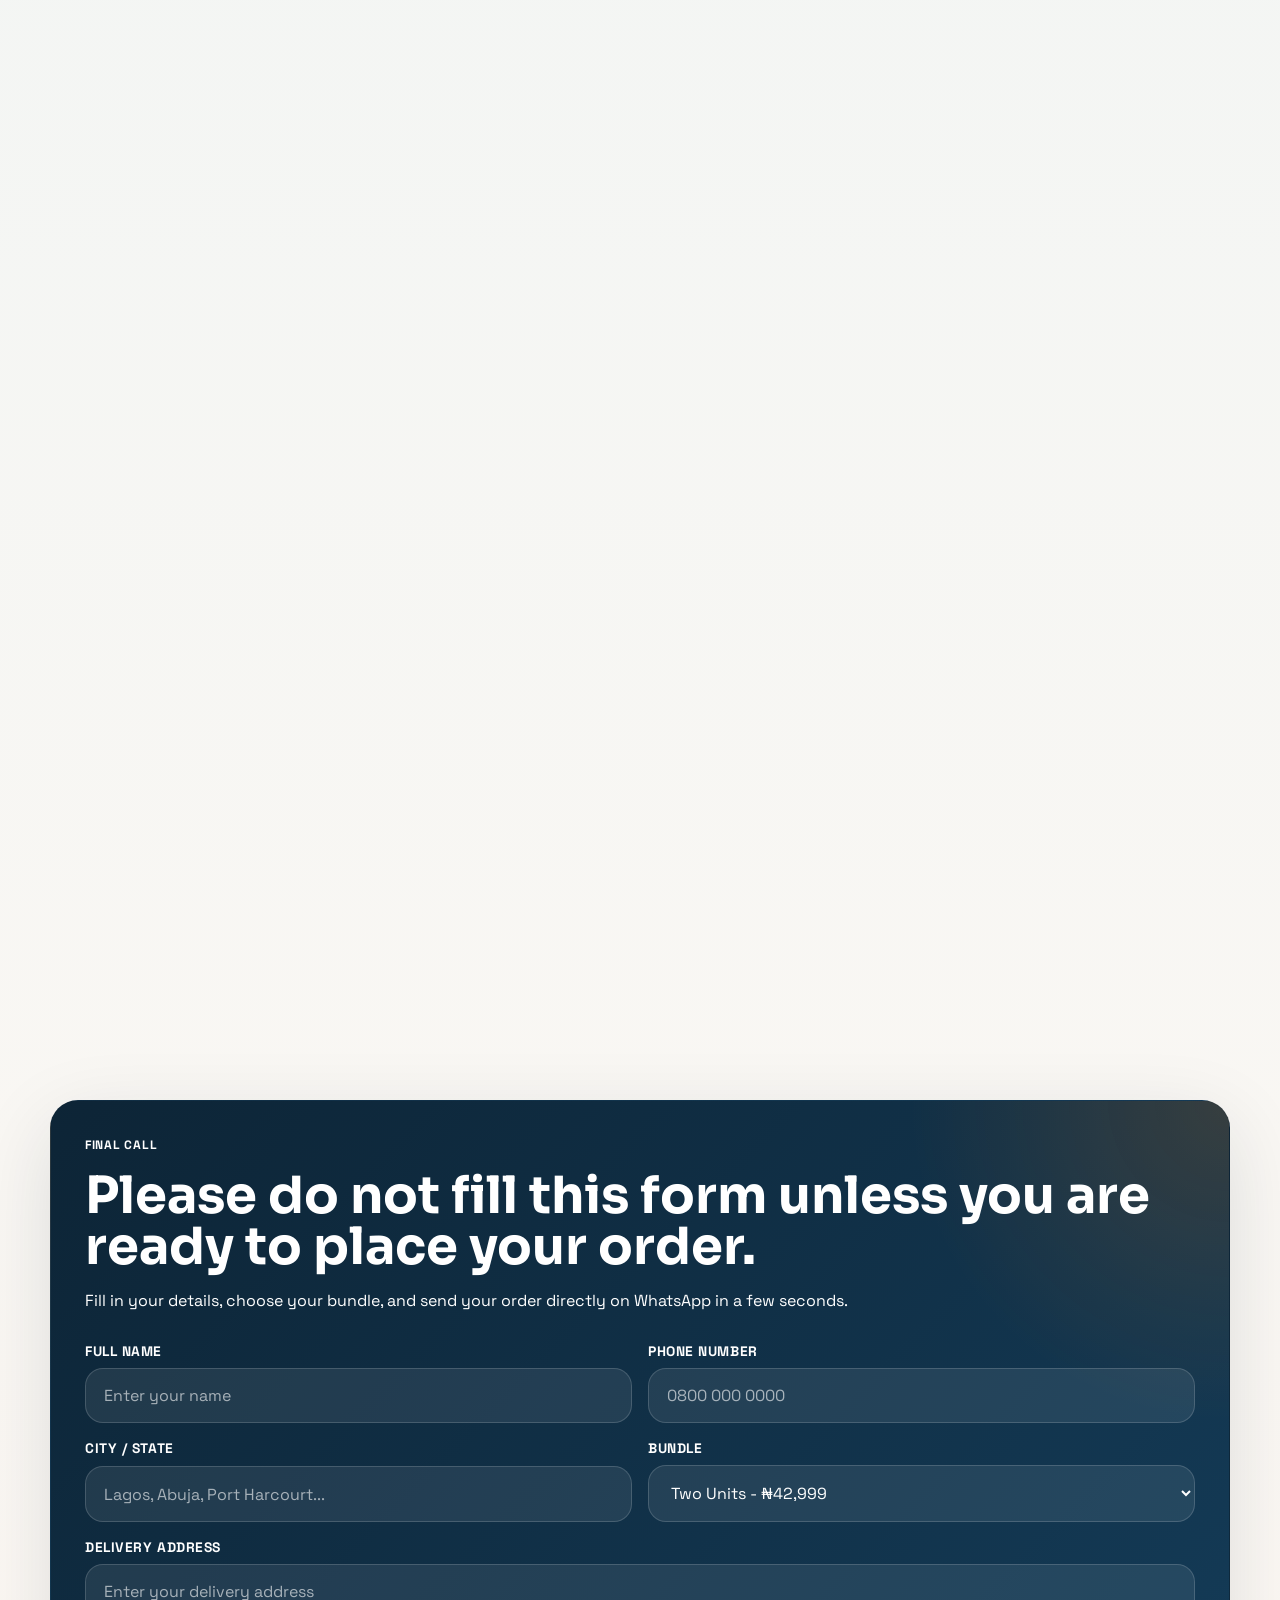
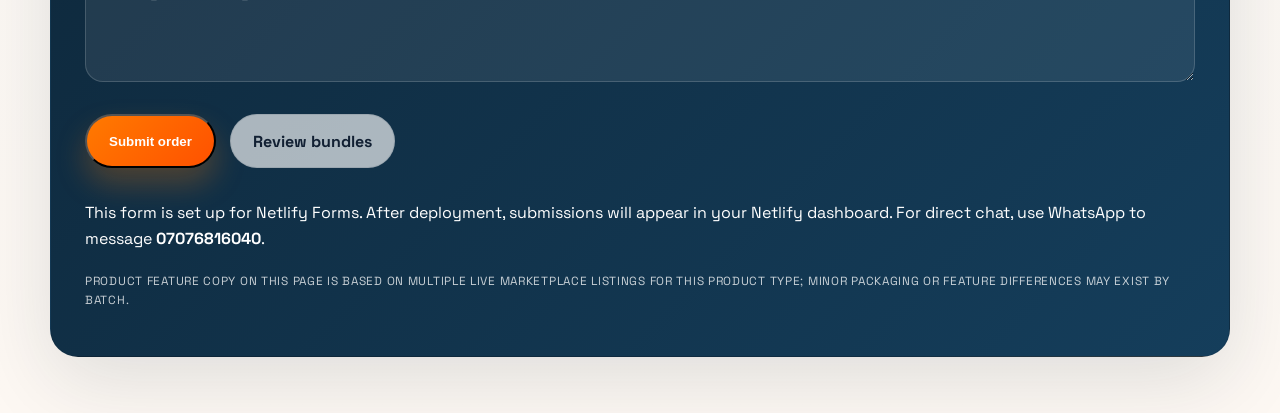
==== commit 09f2c9ab: "Show inline Netlify form success state" ====
--- a/index.html
+++ b/index.html
@@ -306,7 +306,7 @@
             netlify
             data-netlify="true"
             netlify-honeypot="bot-field"
-            action="/thank-you.html"
+            action="/"
           >
             <input type="hidden" name="form-name" value="uv-toilet-order">
             <p class="bot-field">
@@ -344,6 +344,7 @@
               <a class="button button-secondary" href="#offers">Review bundles</a>
             </div>
           </form>
+          <p class="form-status" id="form-status" aria-live="polite"></p>
           <p class="channel-note">
             This form is set up for Netlify Forms. After deployment, submissions will appear in
             your Netlify dashboard. For direct chat, use WhatsApp to message
--- a/styles.css
+++ b/styles.css
@@ -466,6 +466,30 @@
 
 .bot-field {
   display: none;
+}
+
+.form-status {
+  display: none;
+  margin: 0 0 18px;
+  padding: 14px 16px;
+  border-radius: 16px;
+  font-weight: 600;
+}
+
+.form-status.is-visible {
+  display: block;
+}
+
+.form-status.is-success {
+  color: #dffff1;
+  background: rgba(15, 191, 99, 0.18);
+  border: 1px solid rgba(15, 191, 99, 0.38);
+}
+
+.form-status.is-error {
+  color: #fff1f1;
+  background: rgba(255, 88, 88, 0.18);
+  border: 1px solid rgba(255, 88, 88, 0.38);
 }
 
 .channel-note {
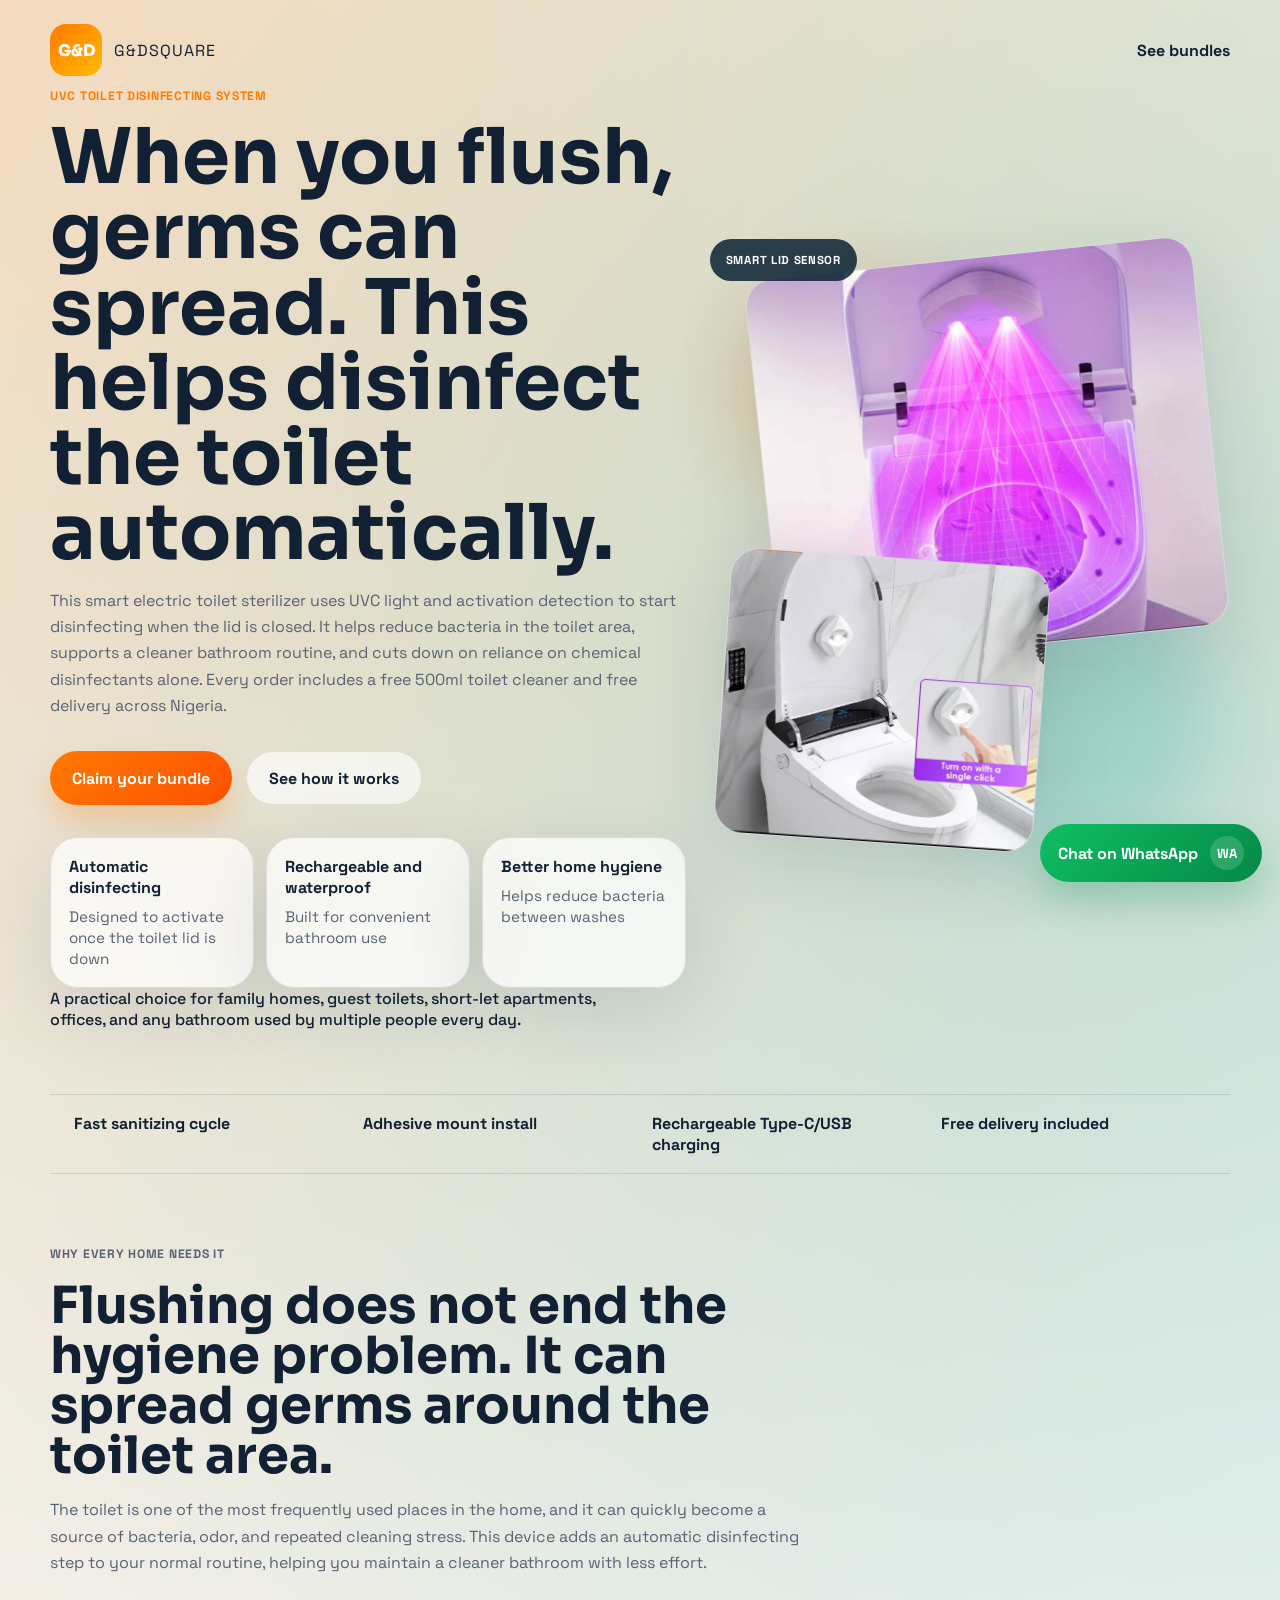
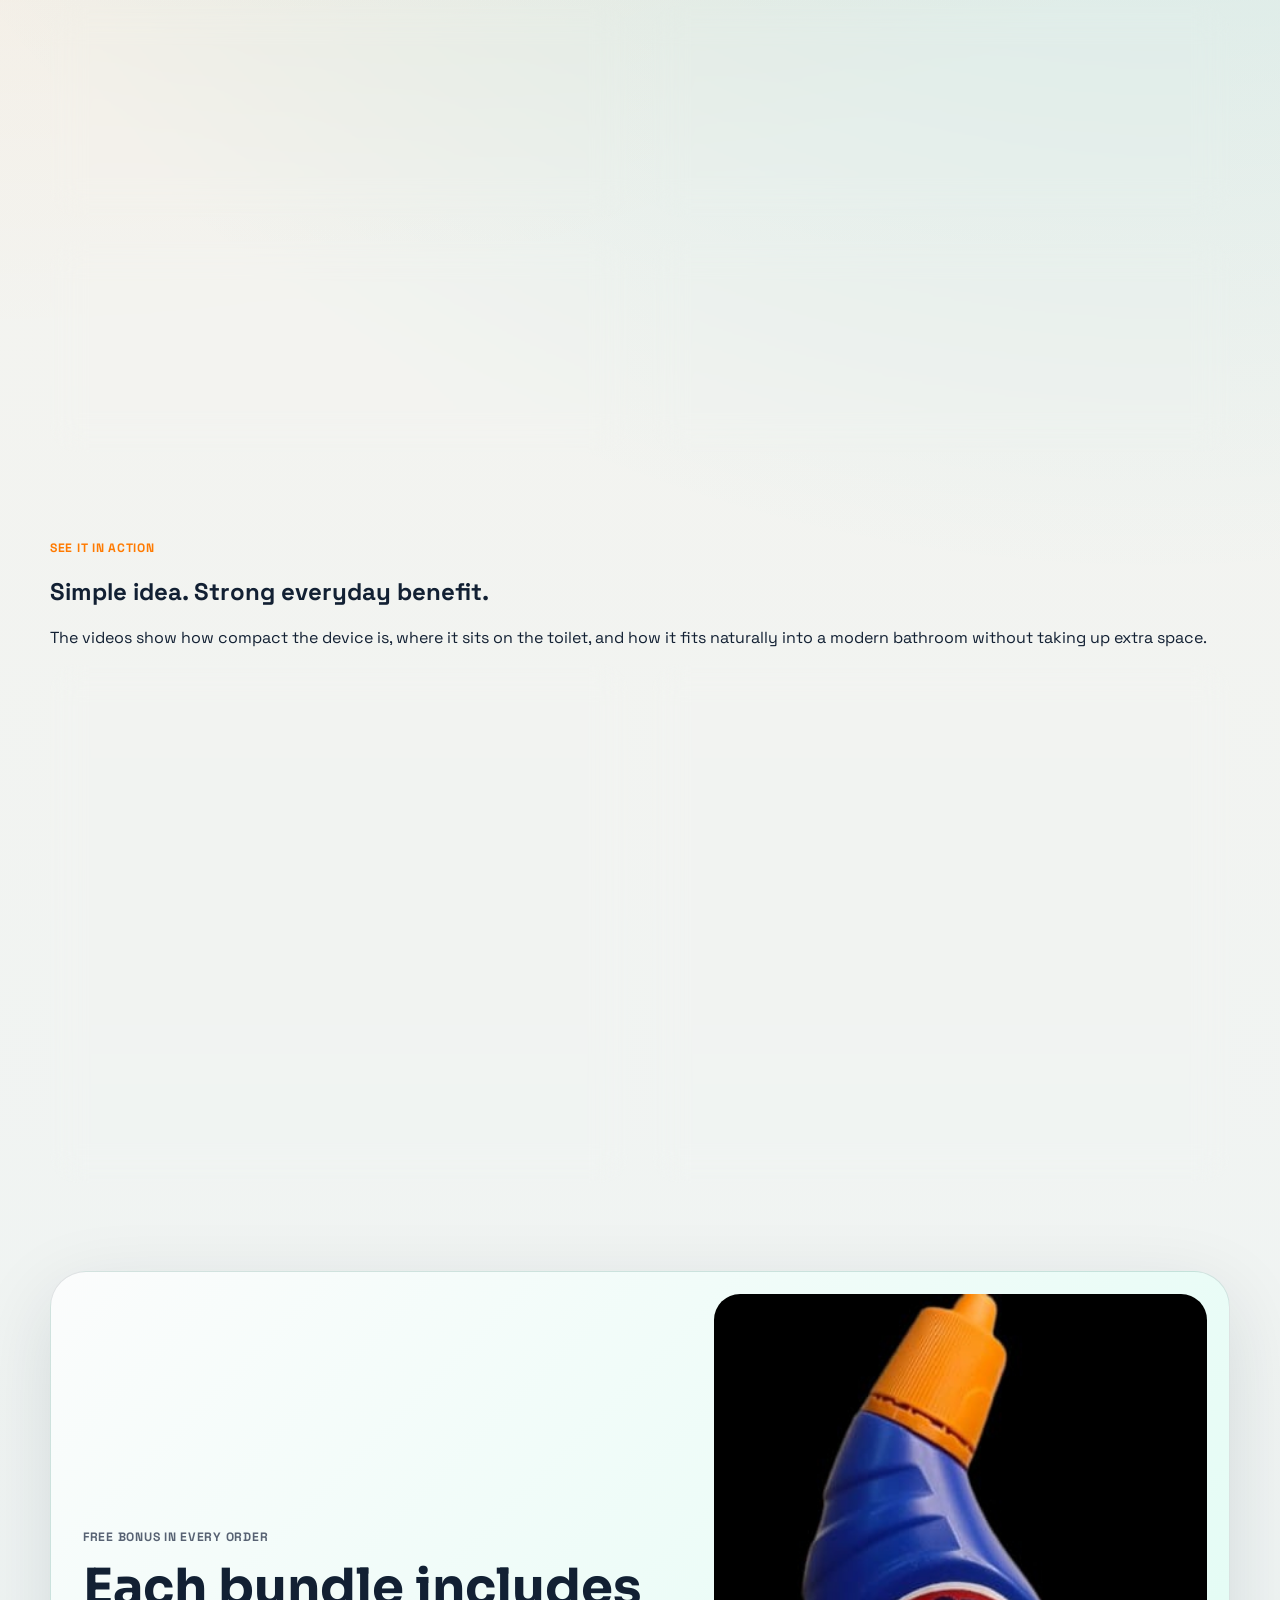
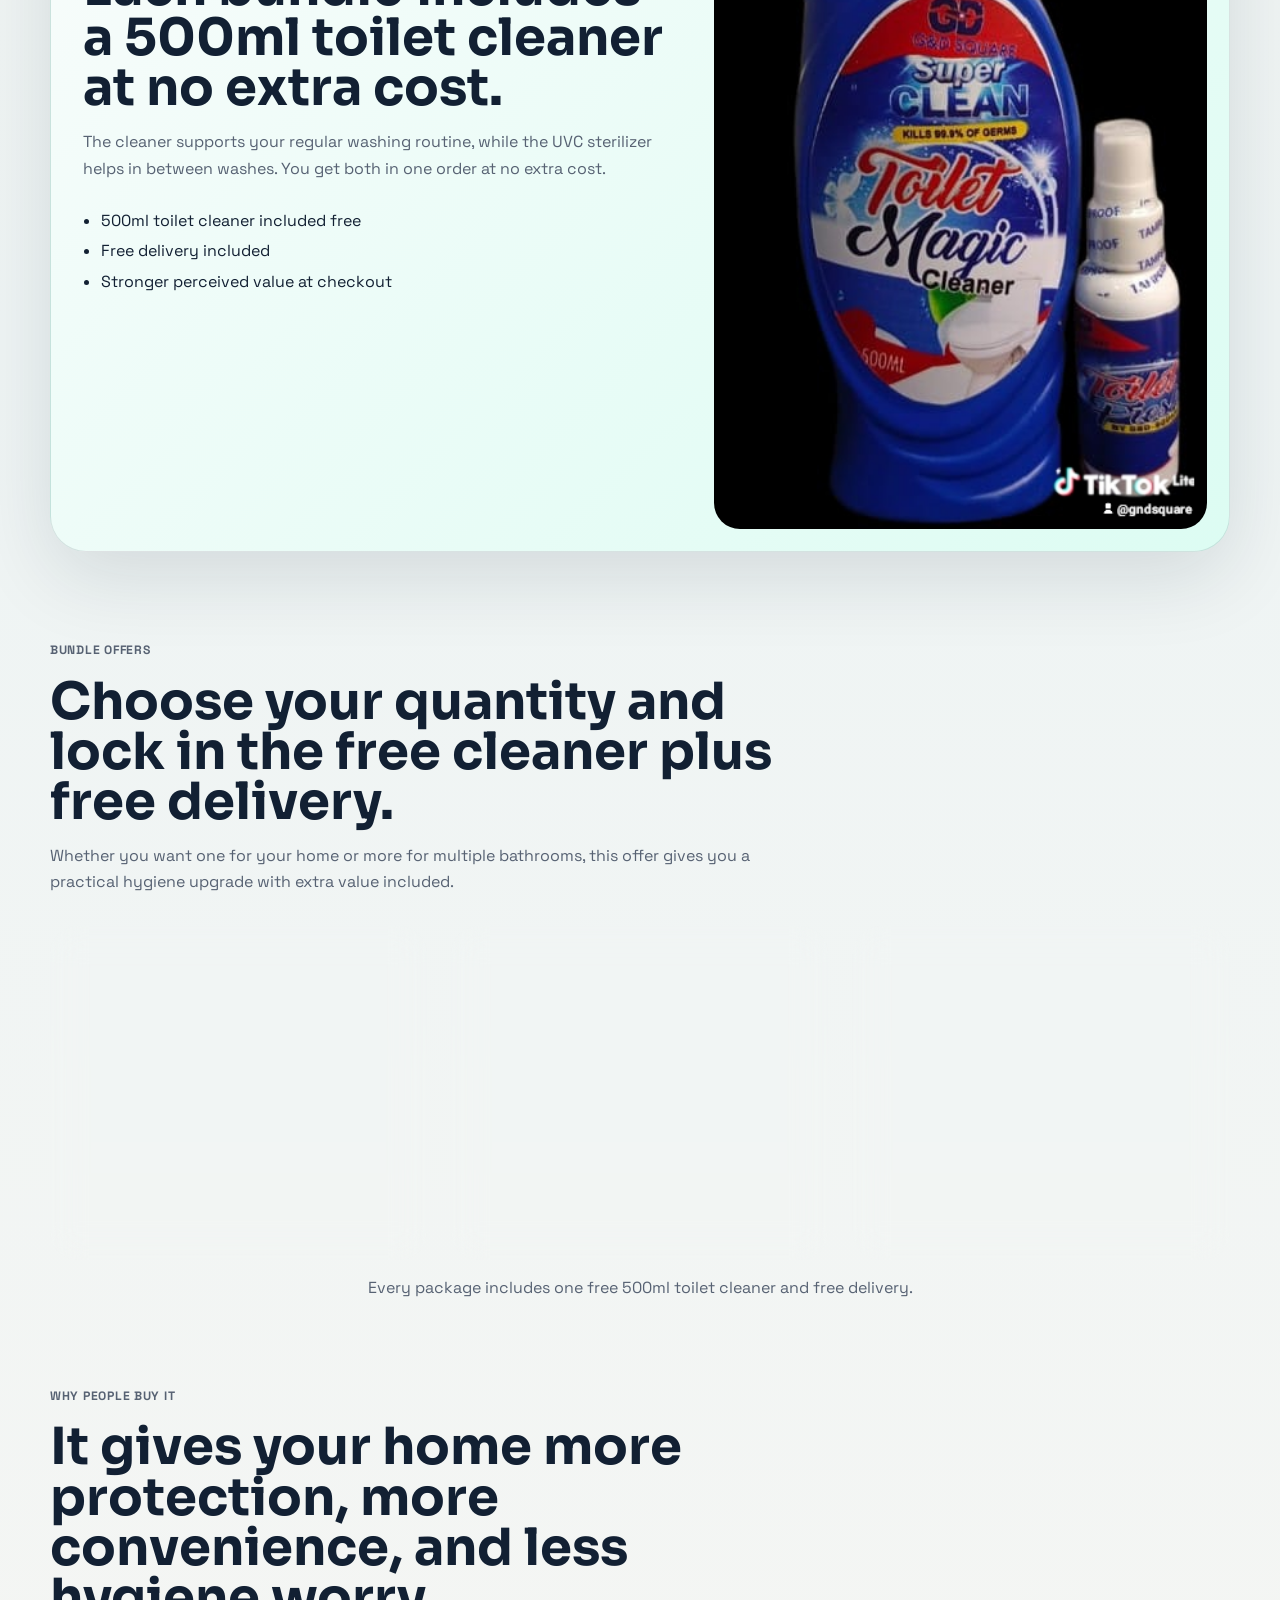
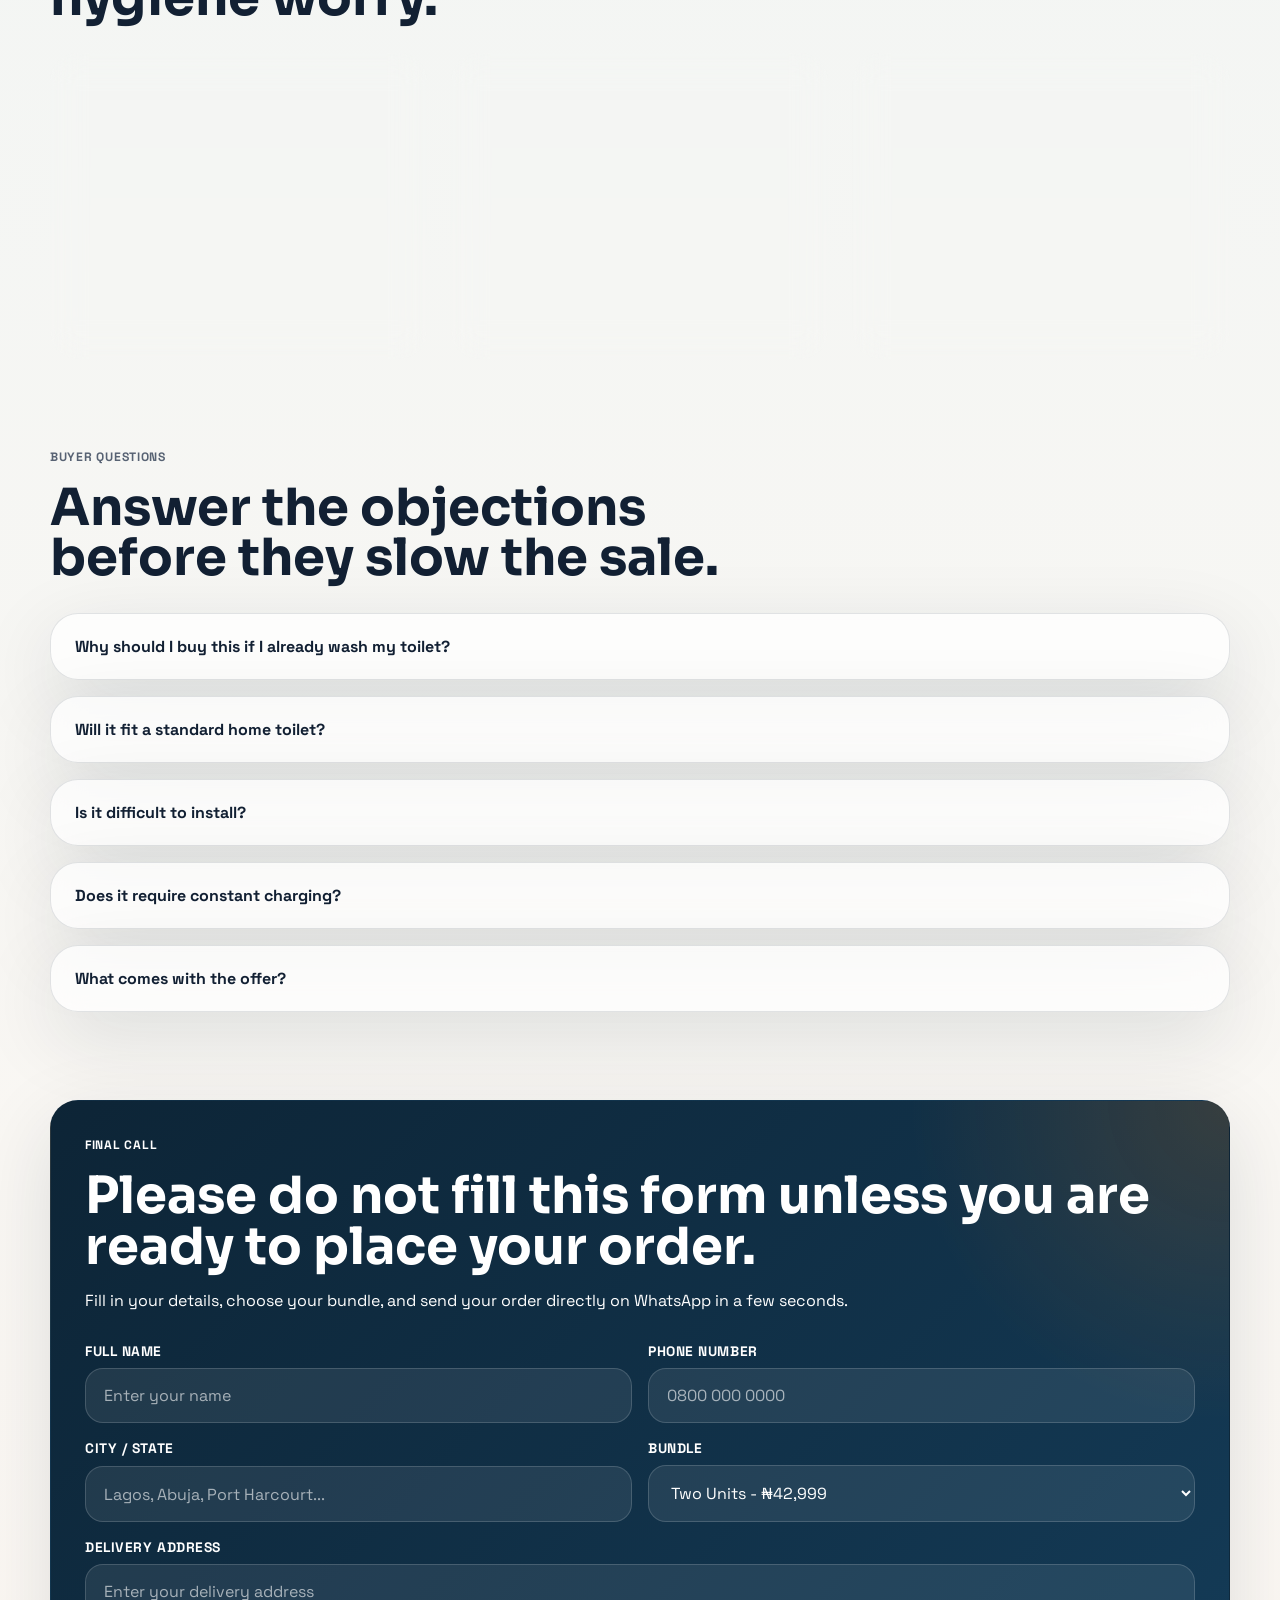
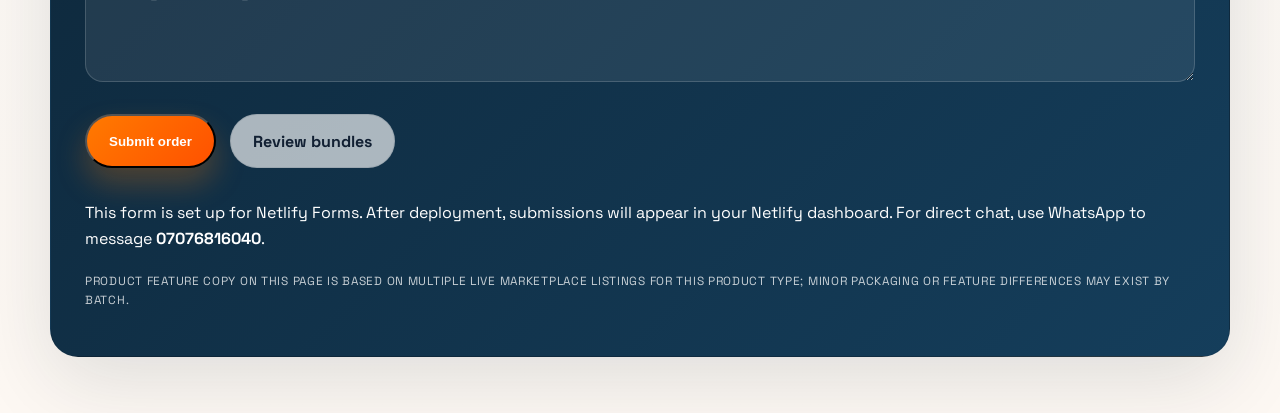
==== commit 67fbf552: "Use iframe-based Netlify form submission" ====
--- a/index.html
+++ b/index.html
@@ -307,6 +307,7 @@
             data-netlify="true"
             netlify-honeypot="bot-field"
             action="/"
+            target="hidden-form-frame"
           >
             <input type="hidden" name="form-name" value="uv-toilet-order">
             <p class="bot-field">
@@ -358,6 +359,13 @@
       </section>
     </main>
   </div>
+
+  <iframe
+    name="hidden-form-frame"
+    id="hidden-form-frame"
+    title="Hidden form target"
+    class="hidden-frame"
+  ></iframe>
 
   <a
     class="whatsapp-float"
--- a/styles.css
+++ b/styles.css
@@ -466,6 +466,14 @@
 
 .bot-field {
   display: none;
+}
+
+.hidden-frame {
+  width: 0;
+  height: 0;
+  border: 0;
+  position: absolute;
+  left: -9999px;
 }
 
 .form-status {
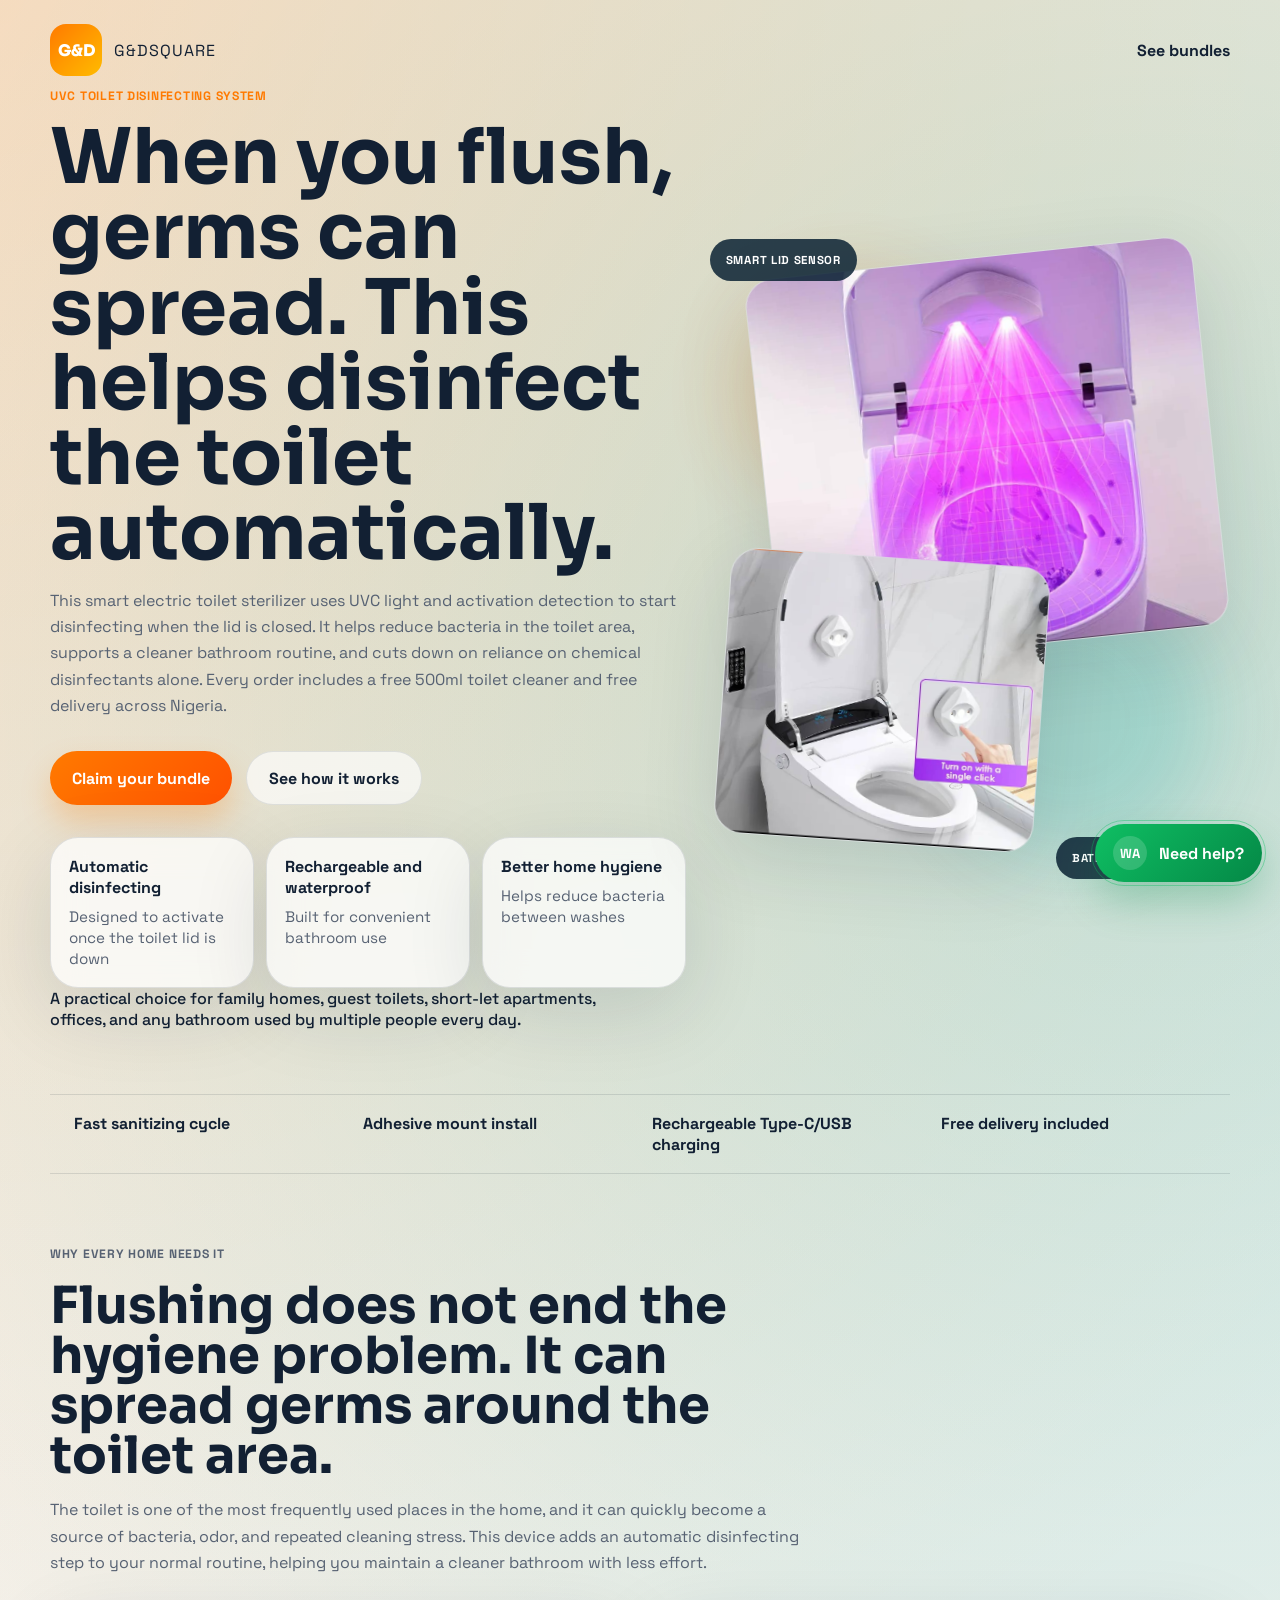
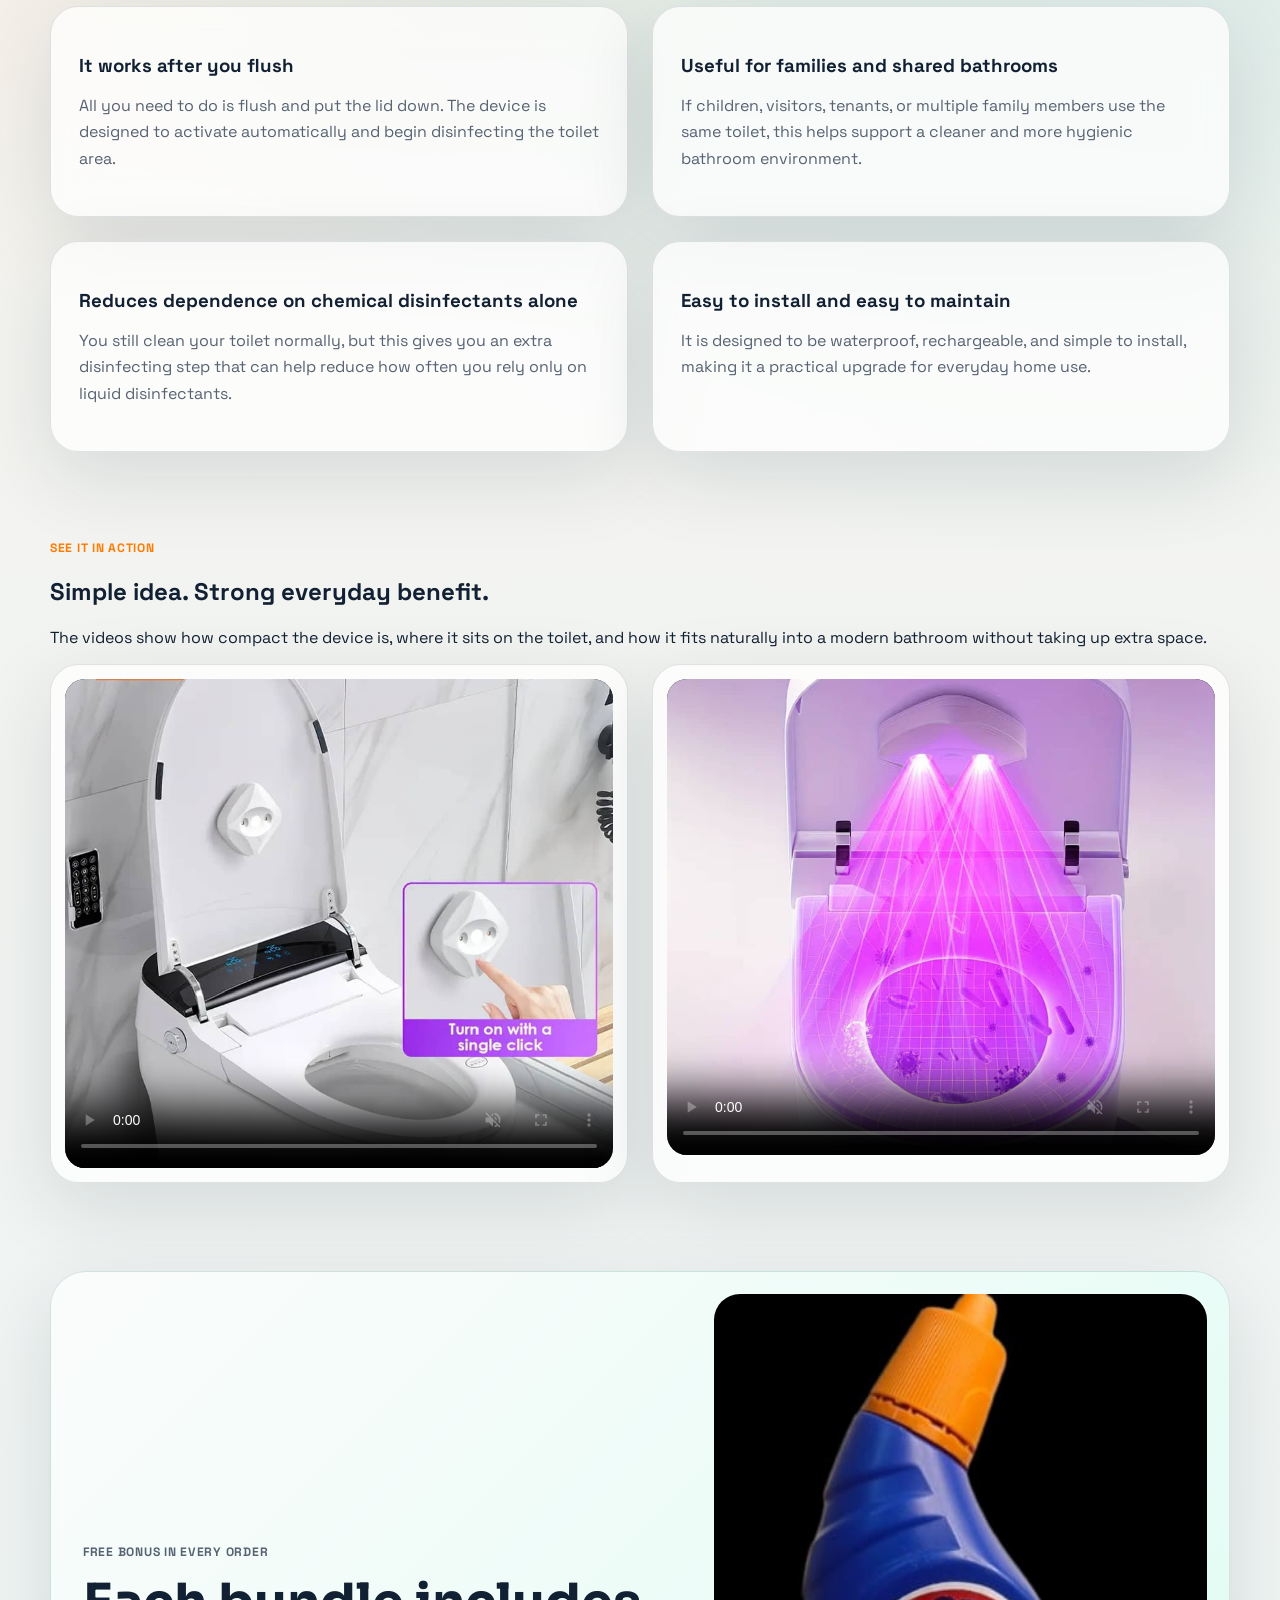
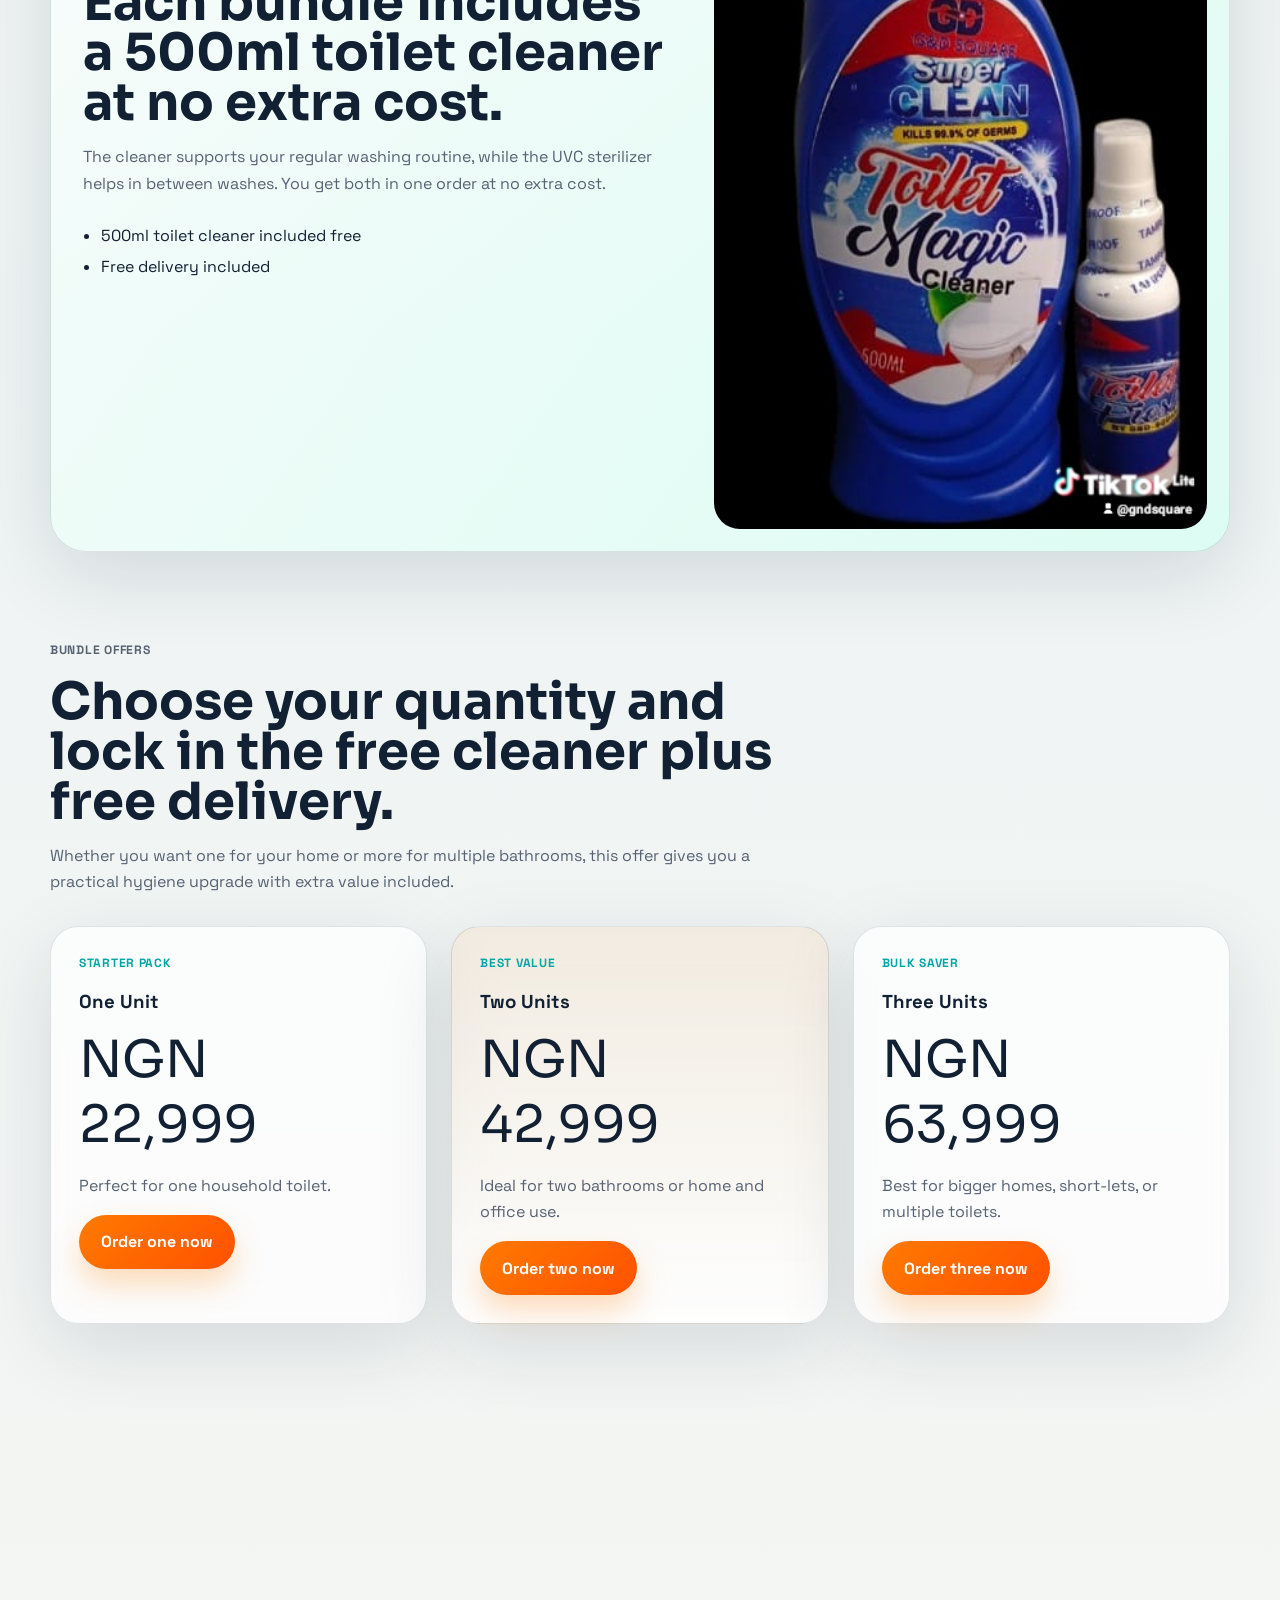
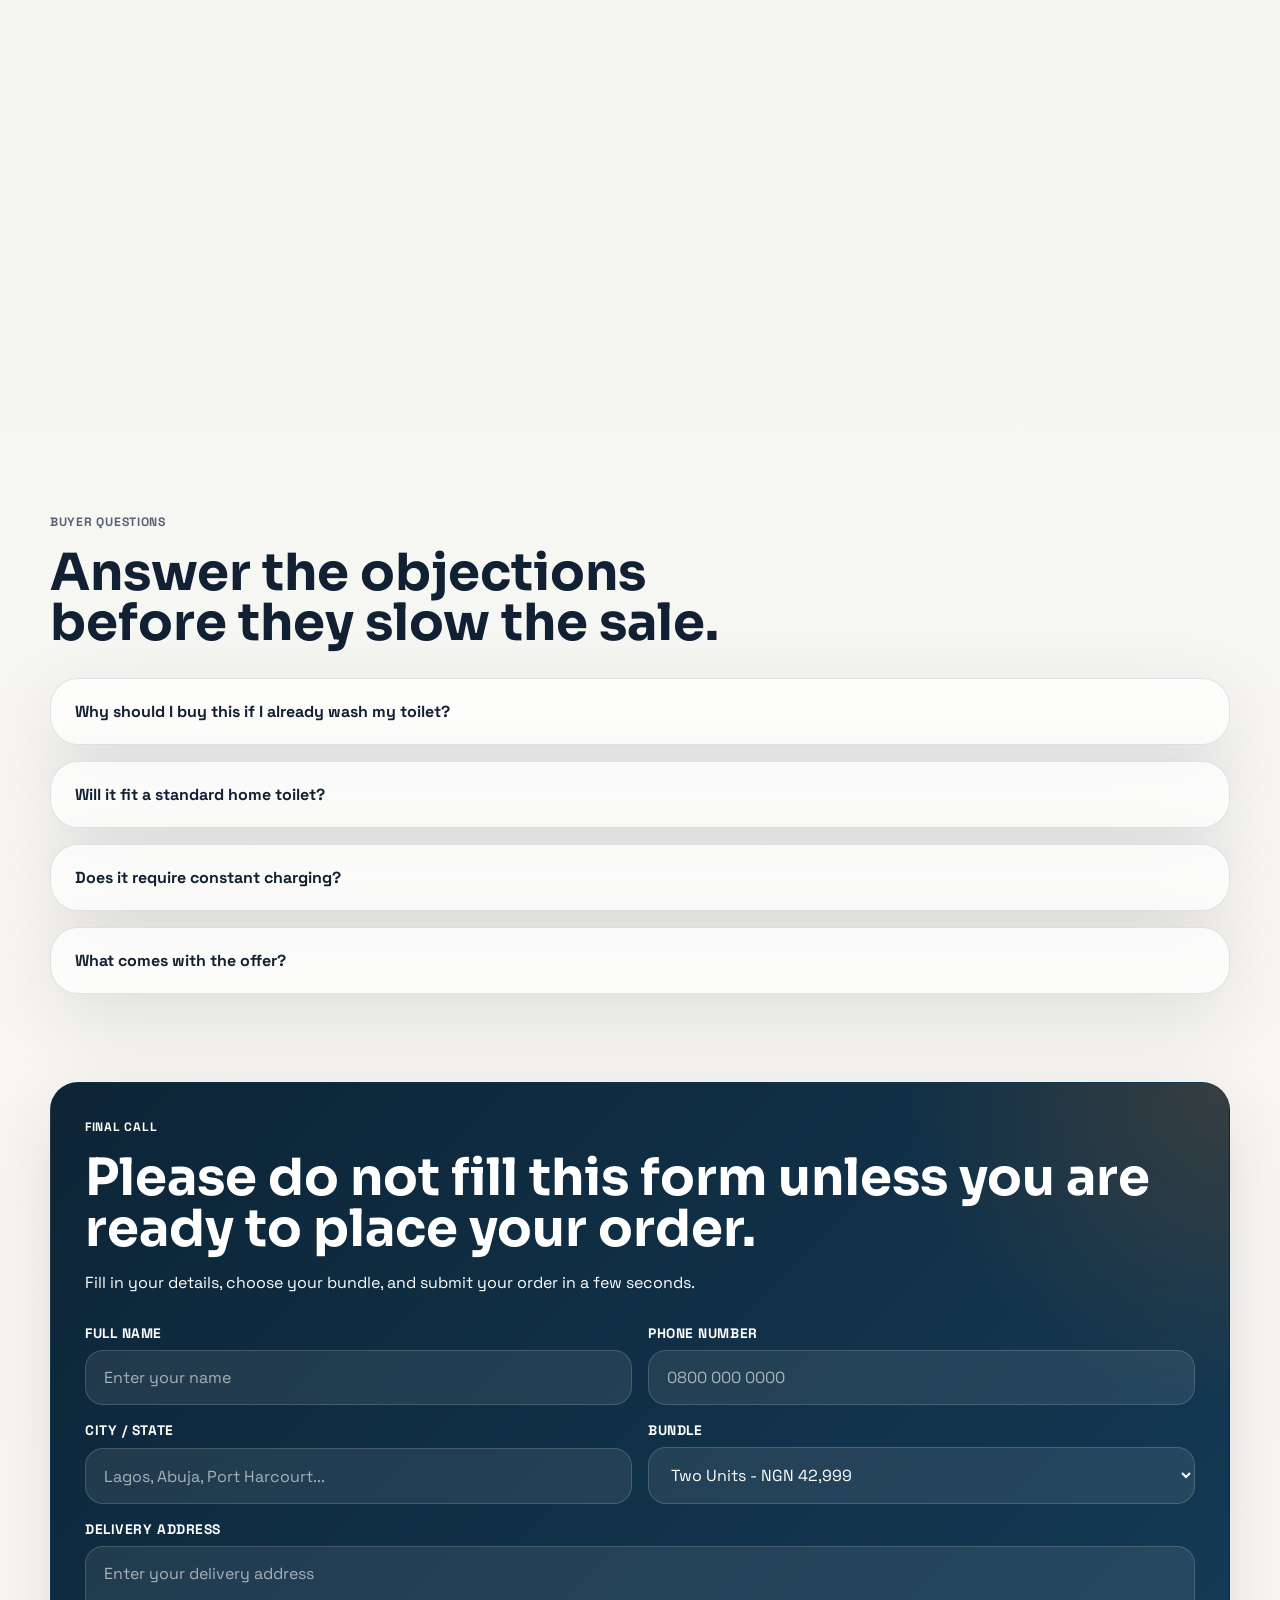
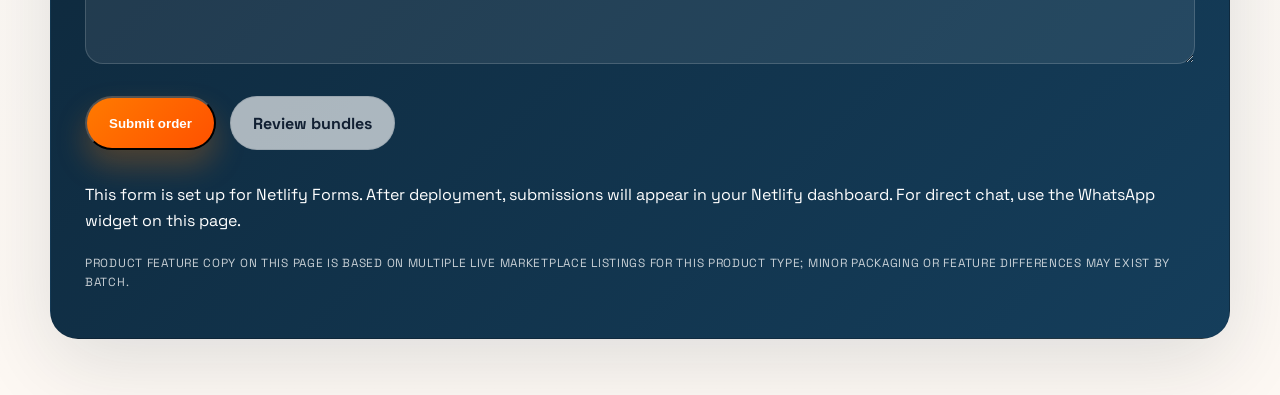
==== commit ed9e7b7a: "Add animated WhatsApp chat widget" ====
--- a/index.html
+++ b/index.html
@@ -173,7 +173,6 @@
             <ul class="bonus-points">
               <li>500ml toilet cleaner included free</li>
               <li>Free delivery included</li>
-              <li>Stronger perceived value at checkout</li>
             </ul>
           </div>
           <div class="bonus-image-wrap">
@@ -196,7 +195,7 @@
           <article class="price-card reveal" data-bundle="1 Unit">
             <p class="card-tag">Starter pack</p>
             <h3>One Unit</h3>
-            <p class="price">₦22,999</p>
+            <p class="price">NGN 22,999</p>
             <p class="price-note">Perfect for one household toilet.</p>
             <a class="button button-primary" href="#cta">Order one now</a>
           </article>
@@ -204,7 +203,7 @@
           <article class="price-card featured reveal" data-bundle="2 Units">
             <p class="card-tag">Best value</p>
             <h3>Two Units</h3>
-            <p class="price">₦42,999</p>
+            <p class="price">NGN 42,999</p>
             <p class="price-note">Ideal for two bathrooms or home and office use.</p>
             <a class="button button-primary" href="#cta">Order two now</a>
           </article>
@@ -212,7 +211,7 @@
           <article class="price-card reveal" data-bundle="3 Units">
             <p class="card-tag">Bulk saver</p>
             <h3>Three Units</h3>
-            <p class="price">₦63,999</p>
+            <p class="price">NGN 63,999</p>
             <p class="price-note">Best for bigger homes, short-lets, or multiple toilets.</p>
             <a class="button button-primary" href="#cta">Order three now</a>
           </article>
@@ -262,22 +261,16 @@
           <details class="faq-item reveal">
             <summary>Will it fit a standard home toilet?</summary>
             <p>
-              Most listings position this as a compact universal-style unit for many modern home
-              toilets. Exact fit can vary with seat shape and mounting surface.
-            </p>
-          </details>
-          <details class="faq-item reveal">
-            <summary>Is it difficult to install?</summary>
-            <p>
-              No. This product type is commonly sold as an easy-install unit with a compact body
-              and simple mounting method for everyday home use.
+              It is designed to work with many standard home toilets and modern toilet seats.
+              As with most bathroom accessories, fit can depend on the shape of your seat and the
+              available mounting surface.
             </p>
           </details>
           <details class="faq-item reveal">
             <summary>Does it require constant charging?</summary>
             <p>
-              No. Comparable listings describe it as a rechargeable low-power device, so it is
-              meant for repeated use between charges rather than constant plug-in operation.
+              No. It is rechargeable, so you use it for a period of time and recharge it when
+              needed. It is not designed to stay plugged in all the time.
             </p>
           </details>
           <details class="faq-item reveal">
@@ -295,8 +288,7 @@
           <p class="eyebrow">Final call</p>
           <h2>Please do not fill this form unless you are ready to place your order.</h2>
           <p id="bundle-copy">
-            Fill in your details, choose your bundle, and send your order directly on WhatsApp in
-            a few seconds.
+            Fill in your details, choose your bundle, and submit your order in a few seconds.
           </p>
           <form
             class="checkout-form"
@@ -329,9 +321,9 @@
               <label>
                 <span>Bundle</span>
                 <select id="bundle-select" name="bundle" required>
-                  <option value="One Unit - ₦22,999">One Unit - ₦22,999</option>
-                  <option value="Two Units - ₦42,999" selected>Two Units - ₦42,999</option>
-                  <option value="Three Units - ₦63,999">Three Units - ₦63,999</option>
+                  <option value="One Unit - NGN 22,999">One Unit - NGN 22,999</option>
+                  <option value="Two Units - NGN 42,999" selected>Two Units - NGN 42,999</option>
+                  <option value="Three Units - NGN 63,999">Three Units - NGN 63,999</option>
                 </select>
               </label>
               <label class="full-span">
@@ -348,8 +340,7 @@
           <p class="form-status" id="form-status" aria-live="polite"></p>
           <p class="channel-note">
             This form is set up for Netlify Forms. After deployment, submissions will appear in
-            your Netlify dashboard. For direct chat, use WhatsApp to message
-            <strong>07076816040</strong>.
+            your Netlify dashboard. For direct chat, use the WhatsApp widget on this page.
           </p>
           <p class="micro-note">
             Product feature copy on this page is based on multiple live marketplace listings for
@@ -367,16 +358,42 @@
     class="hidden-frame"
   ></iframe>
 
-  <a
-    class="whatsapp-float"
-    href="https://wa.me/2347076816040?text=Hello%20G%26DSquare%2C%20I%20want%20to%20make%20an%20enquiry%20about%20the%20UV%20Toilet%20Sterilizer."
-    target="_blank"
-    rel="noopener"
-    aria-label="Chat on WhatsApp"
-  >
-    <span class="whatsapp-float-label">Chat on WhatsApp</span>
-    <span class="whatsapp-float-icon">WA</span>
-  </a>
+  <section class="chat-widget" aria-label="WhatsApp chat assistant">
+    <button class="chat-toggle" id="chat-toggle" type="button" aria-expanded="false" aria-controls="chat-panel">
+      <span class="chat-toggle-ping"></span>
+      <span class="chat-toggle-icon">WA</span>
+      <span class="chat-toggle-copy">Need help?</span>
+    </button>
+
+    <div class="chat-panel" id="chat-panel" hidden>
+      <div class="chat-panel-header">
+        <div>
+          <p class="chat-panel-title">G&amp;DSquare Support</p>
+          <p class="chat-panel-subtitle">Ask here first, then continue on WhatsApp</p>
+        </div>
+        <button class="chat-close" id="chat-close" type="button" aria-label="Close chat">x</button>
+      </div>
+
+      <div class="chat-thread" id="chat-thread">
+        <article class="chat-bubble chat-bubble-assistant">
+          Hello. What assistance do you need with the UV Toilet Sterilizer today?
+        </article>
+      </div>
+
+      <form class="chat-form" id="chat-form">
+        <label class="chat-label" for="chat-message">Your message</label>
+        <textarea
+          class="chat-input"
+          id="chat-message"
+          name="chat-message"
+          rows="3"
+          placeholder="Ask about delivery, pricing, installation, or how it works..."
+          required
+        ></textarea>
+        <button class="chat-send" type="submit">Continue to WhatsApp</button>
+      </form>
+    </div>
+  </section>
 
   <script src="script.js"></script>
 </body>
--- a/styles.css
+++ b/styles.css
@@ -566,29 +566,46 @@
   font-size: 0.74rem;
 }
 
-.whatsapp-float {
+.chat-widget {
   position: fixed;
   right: 18px;
   bottom: 18px;
   z-index: 20;
+}
+
+.chat-toggle,
+.chat-close,
+.chat-send {
+  font: inherit;
+  cursor: pointer;
+}
+
+.chat-toggle {
+  position: relative;
   display: inline-flex;
   align-items: center;
   gap: 12px;
   min-height: 58px;
   padding: 0 18px;
+  border: 0;
   border-radius: 999px;
   background: linear-gradient(135deg, #0fbf63, #048846);
   color: white;
-  text-decoration: none;
   font-weight: 700;
   box-shadow: 0 18px 40px rgba(4, 136, 70, 0.28);
-}
-
-.whatsapp-float-label {
-  white-space: nowrap;
-}
-
-.whatsapp-float-icon {
+  animation: chat-float 2.8s ease-in-out infinite;
+}
+
+.chat-toggle-ping {
+  position: absolute;
+  inset: -4px;
+  border-radius: inherit;
+  border: 1px solid rgba(15, 191, 99, 0.4);
+  animation: chat-ping 2.2s ease-out infinite;
+}
+
+.chat-toggle-icon {
+  position: relative;
   display: inline-grid;
   place-items: center;
   width: 34px;
@@ -596,6 +613,140 @@
   border-radius: 50%;
   background: rgba(255, 255, 255, 0.16);
   font-size: 0.82rem;
+}
+
+.chat-toggle-copy {
+  position: relative;
+  white-space: nowrap;
+}
+
+.chat-panel {
+  position: absolute;
+  right: 0;
+  bottom: 76px;
+  width: min(360px, calc(100vw - 24px));
+  padding: 16px;
+  border: 1px solid rgba(18, 32, 51, 0.12);
+  border-radius: 28px;
+  background: rgba(255, 250, 243, 0.96);
+  box-shadow: 0 24px 80px rgba(9, 32, 50, 0.18);
+  backdrop-filter: blur(18px);
+  transform-origin: bottom right;
+  animation: chat-panel-in 280ms ease;
+}
+
+.chat-panel-header {
+  display: flex;
+  align-items: center;
+  justify-content: space-between;
+  gap: 12px;
+  margin-bottom: 16px;
+}
+
+.chat-panel-title,
+.chat-panel-subtitle,
+.chat-label {
+  margin: 0;
+}
+
+.chat-panel-title {
+  font-family: "Sora", sans-serif;
+  font-weight: 700;
+}
+
+.chat-panel-subtitle,
+.chat-label {
+  color: var(--muted);
+  font-size: 0.88rem;
+}
+
+.chat-close {
+  width: 38px;
+  height: 38px;
+  border: 1px solid var(--line);
+  border-radius: 50%;
+  background: white;
+  color: var(--text);
+  font-size: 1.2rem;
+}
+
+.chat-thread {
+  display: grid;
+  gap: 12px;
+  max-height: 280px;
+  margin-bottom: 14px;
+  overflow: auto;
+}
+
+.chat-bubble {
+  max-width: 88%;
+  padding: 12px 14px;
+  border-radius: 18px;
+  line-height: 1.5;
+  animation: chat-bubble-in 260ms ease;
+}
+
+.chat-bubble-assistant {
+  background: white;
+  border: 1px solid rgba(18, 32, 51, 0.08);
+  color: var(--text);
+}
+
+.chat-bubble-user {
+  justify-self: end;
+  background: linear-gradient(135deg, #0fbf63, #048846);
+  color: white;
+}
+
+.chat-form {
+  display: grid;
+  gap: 10px;
+}
+
+.chat-input {
+  width: 100%;
+  resize: none;
+  border: 1px solid rgba(18, 32, 51, 0.12);
+  border-radius: 18px;
+  padding: 14px 16px;
+  font: inherit;
+  color: var(--text);
+  background: white;
+}
+
+.chat-input:focus {
+  outline: 2px solid rgba(15, 191, 99, 0.28);
+  outline-offset: 2px;
+}
+
+.chat-send {
+  min-height: 50px;
+  border: 0;
+  border-radius: 999px;
+  background: linear-gradient(135deg, #0fbf63, #048846);
+  color: white;
+  font-weight: 700;
+}
+
+@keyframes chat-float {
+  0%, 100% { transform: translateY(0); }
+  50% { transform: translateY(-4px); }
+}
+
+@keyframes chat-ping {
+  0% { opacity: 0.6; transform: scale(1); }
+  70% { opacity: 0; transform: scale(1.08); }
+  100% { opacity: 0; transform: scale(1.08); }
+}
+
+@keyframes chat-panel-in {
+  from { opacity: 0; transform: translateY(12px) scale(0.96); }
+  to { opacity: 1; transform: translateY(0) scale(1); }
+}
+
+@keyframes chat-bubble-in {
+  from { opacity: 0; transform: translateY(8px); }
+  to { opacity: 1; transform: translateY(0); }
 }
 
 .reveal {
@@ -690,13 +841,16 @@
     border-radius: 22px;
   }
 
-  .whatsapp-float {
+  .chat-widget {
     right: 10px;
     bottom: 10px;
-    padding: 0 14px;
-  }
-
-  .whatsapp-float-label {
+  }
+
+  .chat-toggle-copy {
     display: none;
   }
-}
+
+  .chat-panel {
+    width: min(340px, calc(100vw - 20px));
+  }
+}
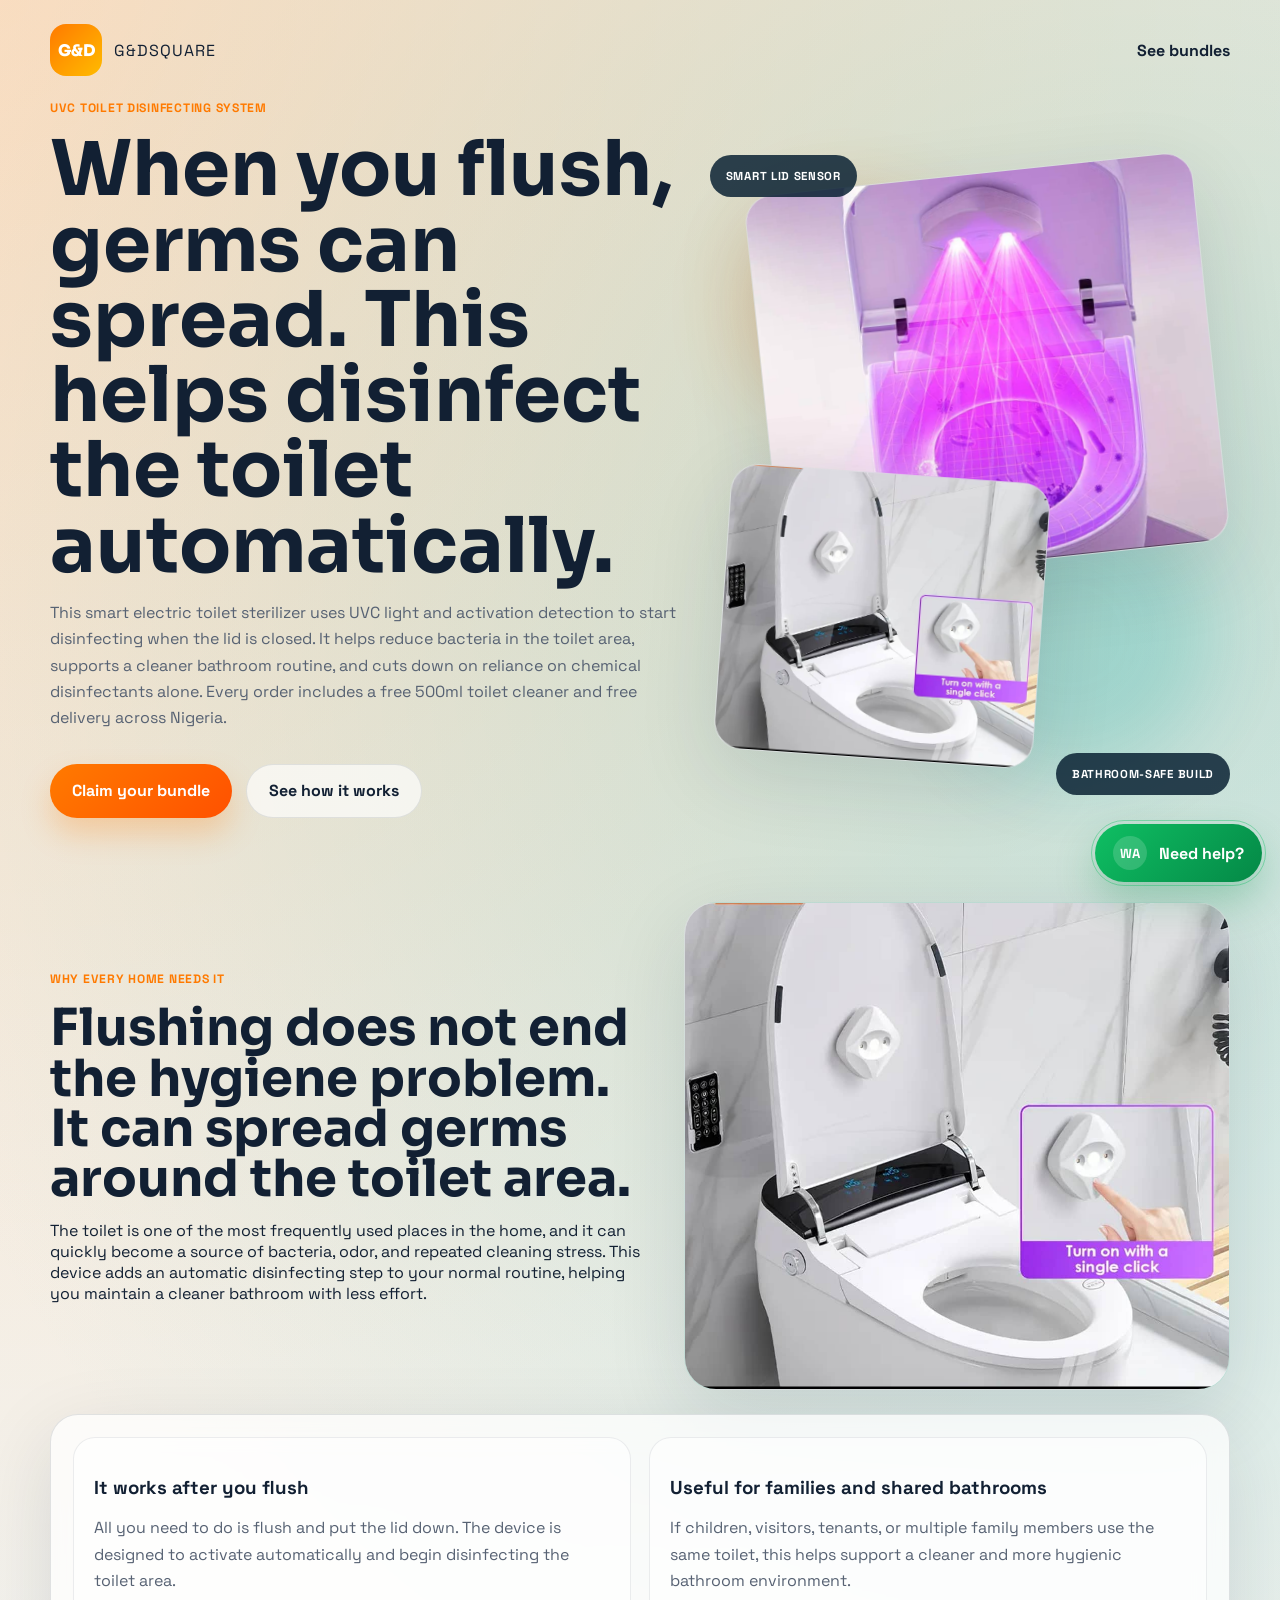
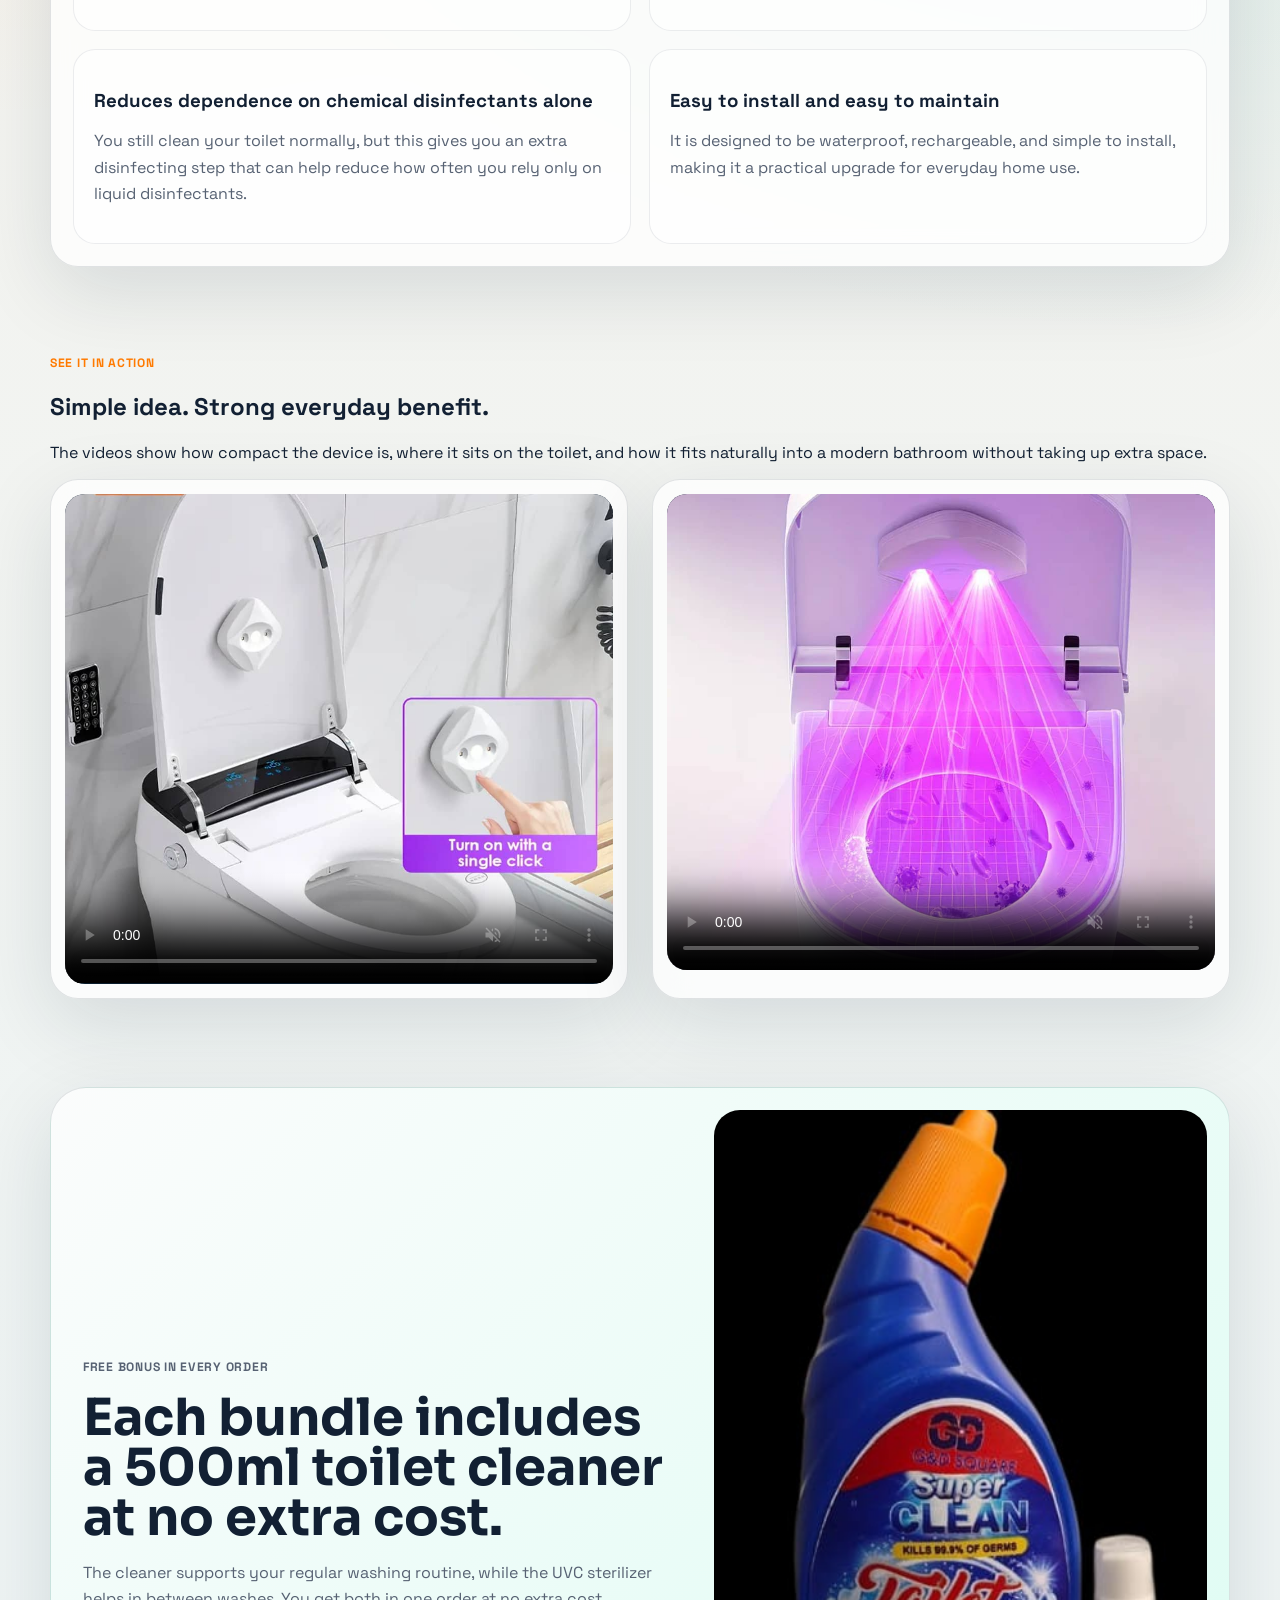
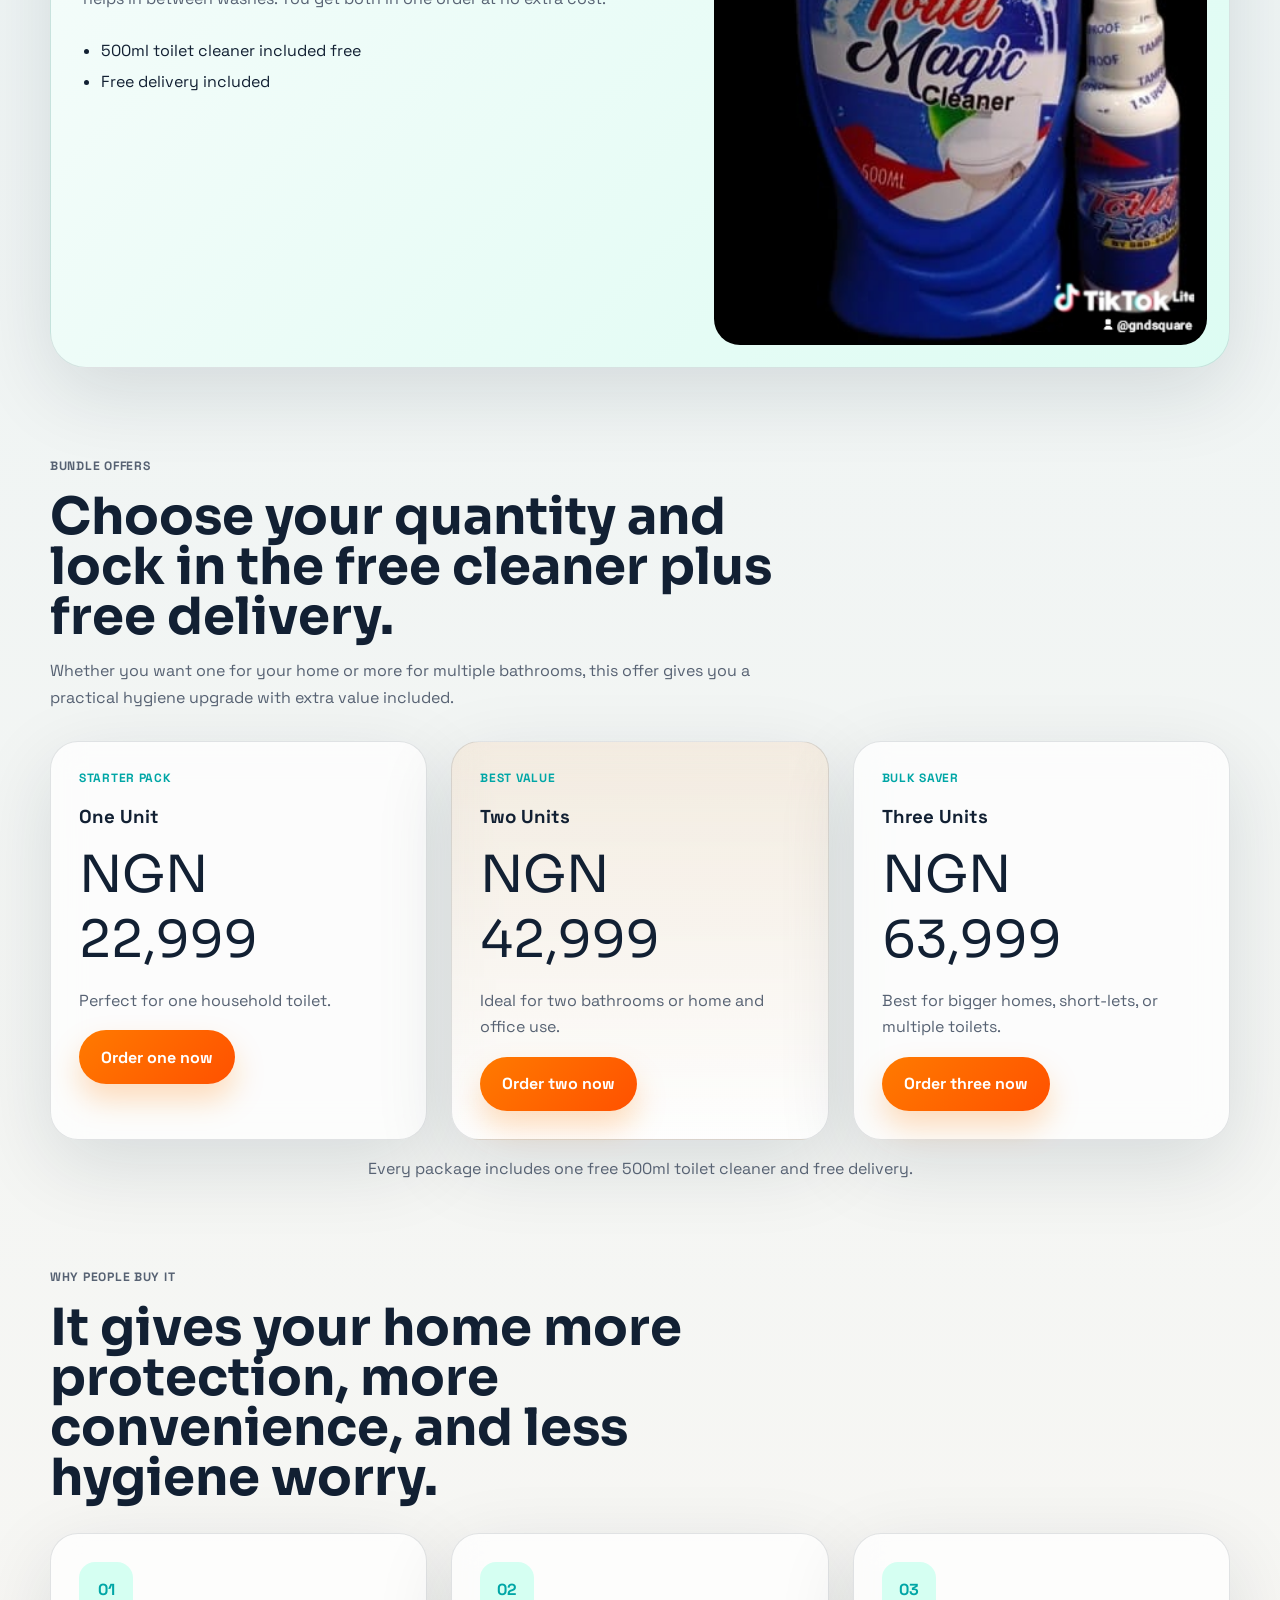
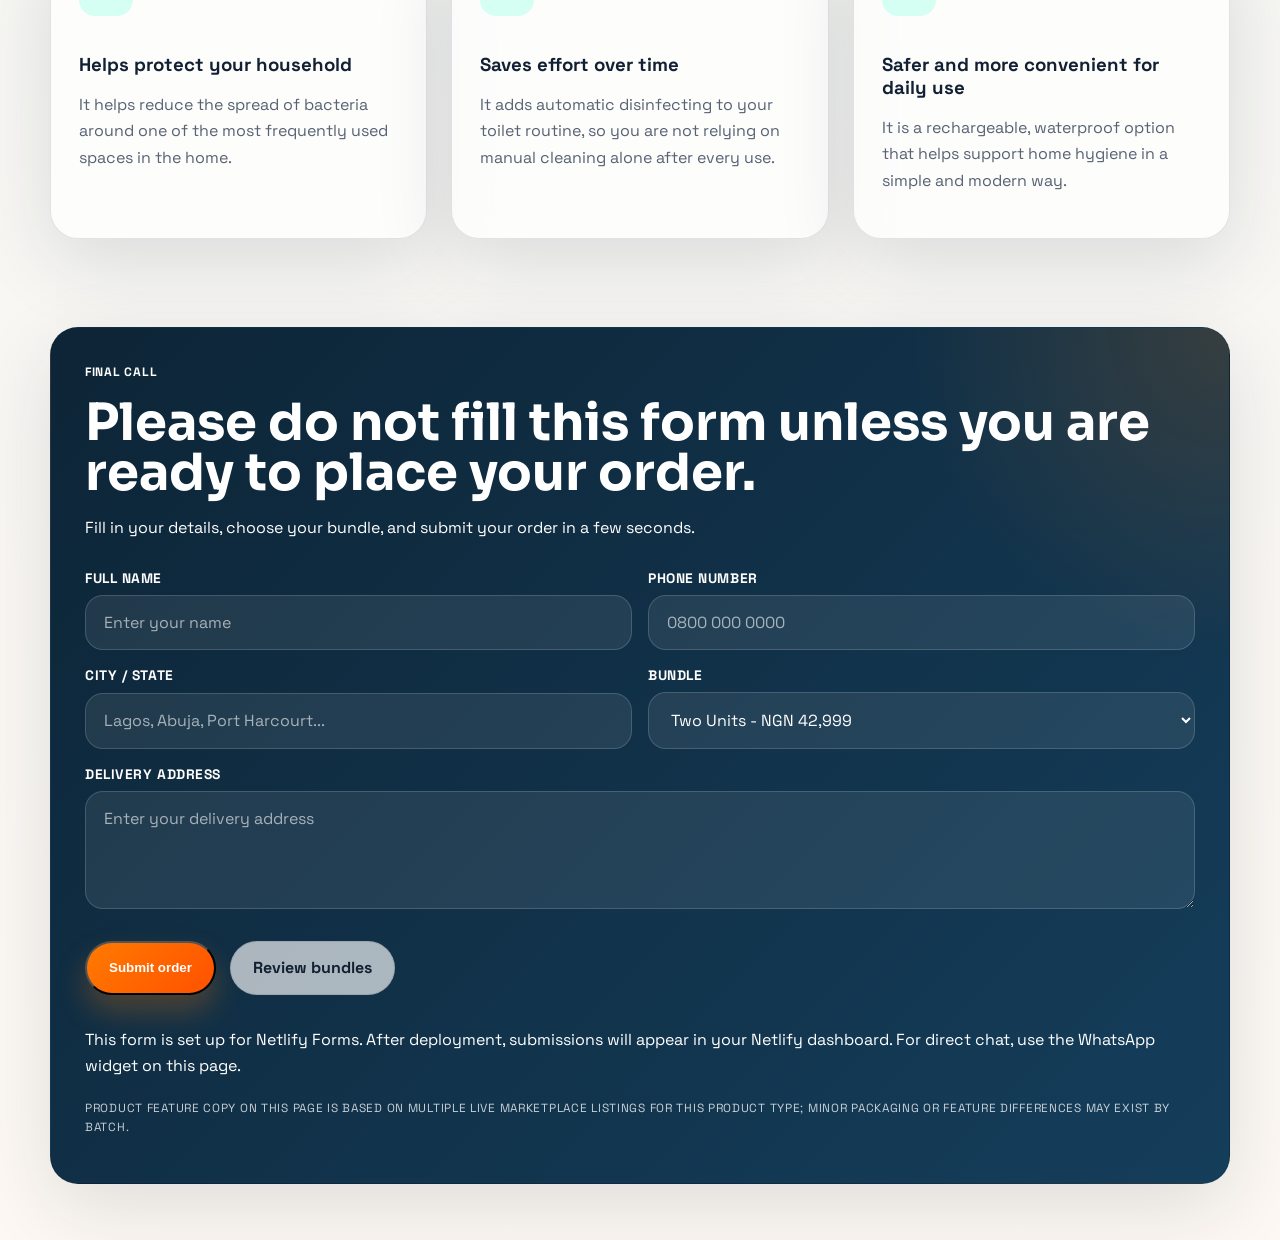
==== commit d802659a: "Refine layout and remove FAQ section" ====
--- a/index.html
+++ b/index.html
@@ -43,25 +43,6 @@
             <a class="button button-primary" href="#offers">Claim your bundle</a>
             <a class="button button-secondary" href="#details">See how it works</a>
           </div>
-
-          <div class="signal-row">
-            <div>
-              <strong>Automatic disinfecting</strong>
-              <span>Designed to activate once the toilet lid is down</span>
-            </div>
-            <div>
-              <strong>Rechargeable and waterproof</strong>
-              <span>Built for convenient bathroom use</span>
-            </div>
-            <div>
-              <strong>Better home hygiene</strong>
-              <span>Helps reduce bacteria between washes</span>
-            </div>
-          </div>
-          <p class="market-note">
-            A practical choice for family homes, guest toilets, short-let apartments, offices,
-            and any bathroom used by multiple people every day.
-          </p>
         </section>
 
         <section class="hero-visual reveal">
@@ -86,55 +67,59 @@
     </header>
 
     <main>
-      <section class="trust-strip reveal">
-        <div>Fast sanitizing cycle</div>
-        <div>Adhesive mount install</div>
-        <div>Rechargeable Type-C/USB charging</div>
-        <div>Free delivery included</div>
-      </section>
-
       <section class="story-section" id="details">
-        <div class="section-heading reveal">
-          <p class="eyebrow">Why every home needs it</p>
-          <h2>Flushing does not end the hygiene problem. It can spread germs around the toilet area.</h2>
-          <p>
-            The toilet is one of the most frequently used places in the home, and it can quickly
-            become a source of bacteria, odor, and repeated cleaning stress. This device adds an
-            automatic disinfecting step to your normal routine, helping you maintain a cleaner
-            bathroom with less effort.
-          </p>
-        </div>
-
-        <div class="feature-grid">
-          <article class="feature-card reveal">
-            <h3>It works after you flush</h3>
+        <div class="story-layout">
+          <div class="story-copy reveal">
+            <p class="eyebrow">Why every home needs it</p>
+            <h2>Flushing does not end the hygiene problem. It can spread germs around the toilet area.</h2>
             <p>
-              All you need to do is flush and put the lid down. The device is designed to activate
-              automatically and begin disinfecting the toilet area.
+              The toilet is one of the most frequently used places in the home, and it can quickly
+              become a source of bacteria, odor, and repeated cleaning stress. This device adds an
+              automatic disinfecting step to your normal routine, helping you maintain a cleaner
+              bathroom with less effort.
             </p>
-          </article>
-          <article class="feature-card reveal">
-            <h3>Useful for families and shared bathrooms</h3>
-            <p>
-              If children, visitors, tenants, or multiple family members use the same toilet, this
-              helps support a cleaner and more hygienic bathroom environment.
-            </p>
-          </article>
-          <article class="feature-card reveal">
-            <h3>Reduces dependence on chemical disinfectants alone</h3>
-            <p>
-              You still clean your toilet normally, but this gives you an extra disinfecting step
-              that can help reduce how often you rely only on liquid disinfectants.
-            </p>
-          </article>
-          <article class="feature-card reveal">
-            <h3>Easy to install and easy to maintain</h3>
-            <p>
-              It is designed to be waterproof, rechargeable, and simple to install, making it a
-              practical upgrade for everyday home use.
-            </p>
-          </article>
-        </div>
+          </div>
+
+          <div class="story-image reveal">
+            <img
+              src="images/Smart Electric Toilet Sterilizer.jpeg"
+              alt="Smart electric toilet sterilizer installed on a toilet lid"
+            >
+          </div>
+        </div>
+
+        <article class="feature-card feature-card-tight reveal">
+          <div class="feature-tight-grid">
+            <div>
+              <h3>It works after you flush</h3>
+              <p>
+                All you need to do is flush and put the lid down. The device is designed to activate
+                automatically and begin disinfecting the toilet area.
+              </p>
+            </div>
+            <div>
+              <h3>Useful for families and shared bathrooms</h3>
+              <p>
+                If children, visitors, tenants, or multiple family members use the same toilet, this
+                helps support a cleaner and more hygienic bathroom environment.
+              </p>
+            </div>
+            <div>
+              <h3>Reduces dependence on chemical disinfectants alone</h3>
+              <p>
+                You still clean your toilet normally, but this gives you an extra disinfecting step
+                that can help reduce how often you rely only on liquid disinfectants.
+              </p>
+            </div>
+            <div>
+              <h3>Easy to install and easy to maintain</h3>
+              <p>
+                It is designed to be waterproof, rechargeable, and simple to install, making it a
+                practical upgrade for everyday home use.
+              </p>
+            </div>
+          </div>
+        </article>
       </section>
 
       <section class="media-section">
@@ -242,44 +227,6 @@
             <h3>Safer and more convenient for daily use</h3>
             <p>It is a rechargeable, waterproof option that helps support home hygiene in a simple and modern way.</p>
           </article>
-        </div>
-      </section>
-
-      <section class="faq-section">
-        <div class="section-heading reveal">
-          <p class="eyebrow">Buyer questions</p>
-          <h2>Answer the objections before they slow the sale.</h2>
-        </div>
-        <div class="faq-list">
-          <details class="faq-item reveal">
-            <summary>Why should I buy this if I already wash my toilet?</summary>
-            <p>
-              Because normal washing is not always done after every flush. This product helps add
-              an extra disinfecting step between your regular cleaning sessions.
-            </p>
-          </details>
-          <details class="faq-item reveal">
-            <summary>Will it fit a standard home toilet?</summary>
-            <p>
-              It is designed to work with many standard home toilets and modern toilet seats.
-              As with most bathroom accessories, fit can depend on the shape of your seat and the
-              available mounting surface.
-            </p>
-          </details>
-          <details class="faq-item reveal">
-            <summary>Does it require constant charging?</summary>
-            <p>
-              No. It is rechargeable, so you use it for a period of time and recharge it when
-              needed. It is not designed to stay plugged in all the time.
-            </p>
-          </details>
-          <details class="faq-item reveal">
-            <summary>What comes with the offer?</summary>
-            <p>
-              Every bundle on this page includes the UV Toilet Sterilizer, one free 500ml toilet
-              cleaner, and free delivery.
-            </p>
-          </details>
         </div>
       </section>
 
--- a/styles.css
+++ b/styles.css
@@ -314,6 +314,36 @@
   margin: 0 0 88px;
 }
 
+.story-layout {
+  display: grid;
+  grid-template-columns: 1fr 0.9fr;
+  gap: 28px;
+  align-items: center;
+  margin-bottom: 24px;
+}
+
+.story-copy h2 {
+  margin: 0 0 16px;
+  font-family: "Sora", sans-serif;
+  font-size: clamp(2rem, 4vw, 4rem);
+  line-height: 0.98;
+}
+
+.story-image {
+  overflow: hidden;
+  min-height: 420px;
+  border: 1px solid var(--line);
+  border-radius: 32px;
+  background: linear-gradient(180deg, rgba(255, 255, 255, 0.72), rgba(213, 255, 242, 0.58));
+  box-shadow: var(--shadow);
+}
+
+.story-image img {
+  width: 100%;
+  height: 100%;
+  object-fit: cover;
+}
+
 .section-heading {
   max-width: 760px;
   margin-bottom: 30px;
@@ -335,6 +365,23 @@
 .feature-card,
 .process-card {
   padding: 28px;
+}
+
+.feature-card-tight {
+  padding: 22px;
+}
+
+.feature-tight-grid {
+  display: grid;
+  grid-template-columns: repeat(2, 1fr);
+  gap: 18px;
+}
+
+.feature-tight-grid div {
+  padding: 20px;
+  border-radius: 22px;
+  background: rgba(255, 255, 255, 0.56);
+  border: 1px solid rgba(18, 32, 51, 0.08);
 }
 
 .media-grid {
@@ -762,6 +809,7 @@
 
 @media (max-width: 980px) {
   .hero-grid,
+  .story-layout,
   .bonus-card,
   .pricing-grid,
   .process-grid,
@@ -797,6 +845,10 @@
   }
 
   .form-grid {
+    grid-template-columns: 1fr;
+  }
+
+  .feature-tight-grid {
     grid-template-columns: 1fr;
   }
 }
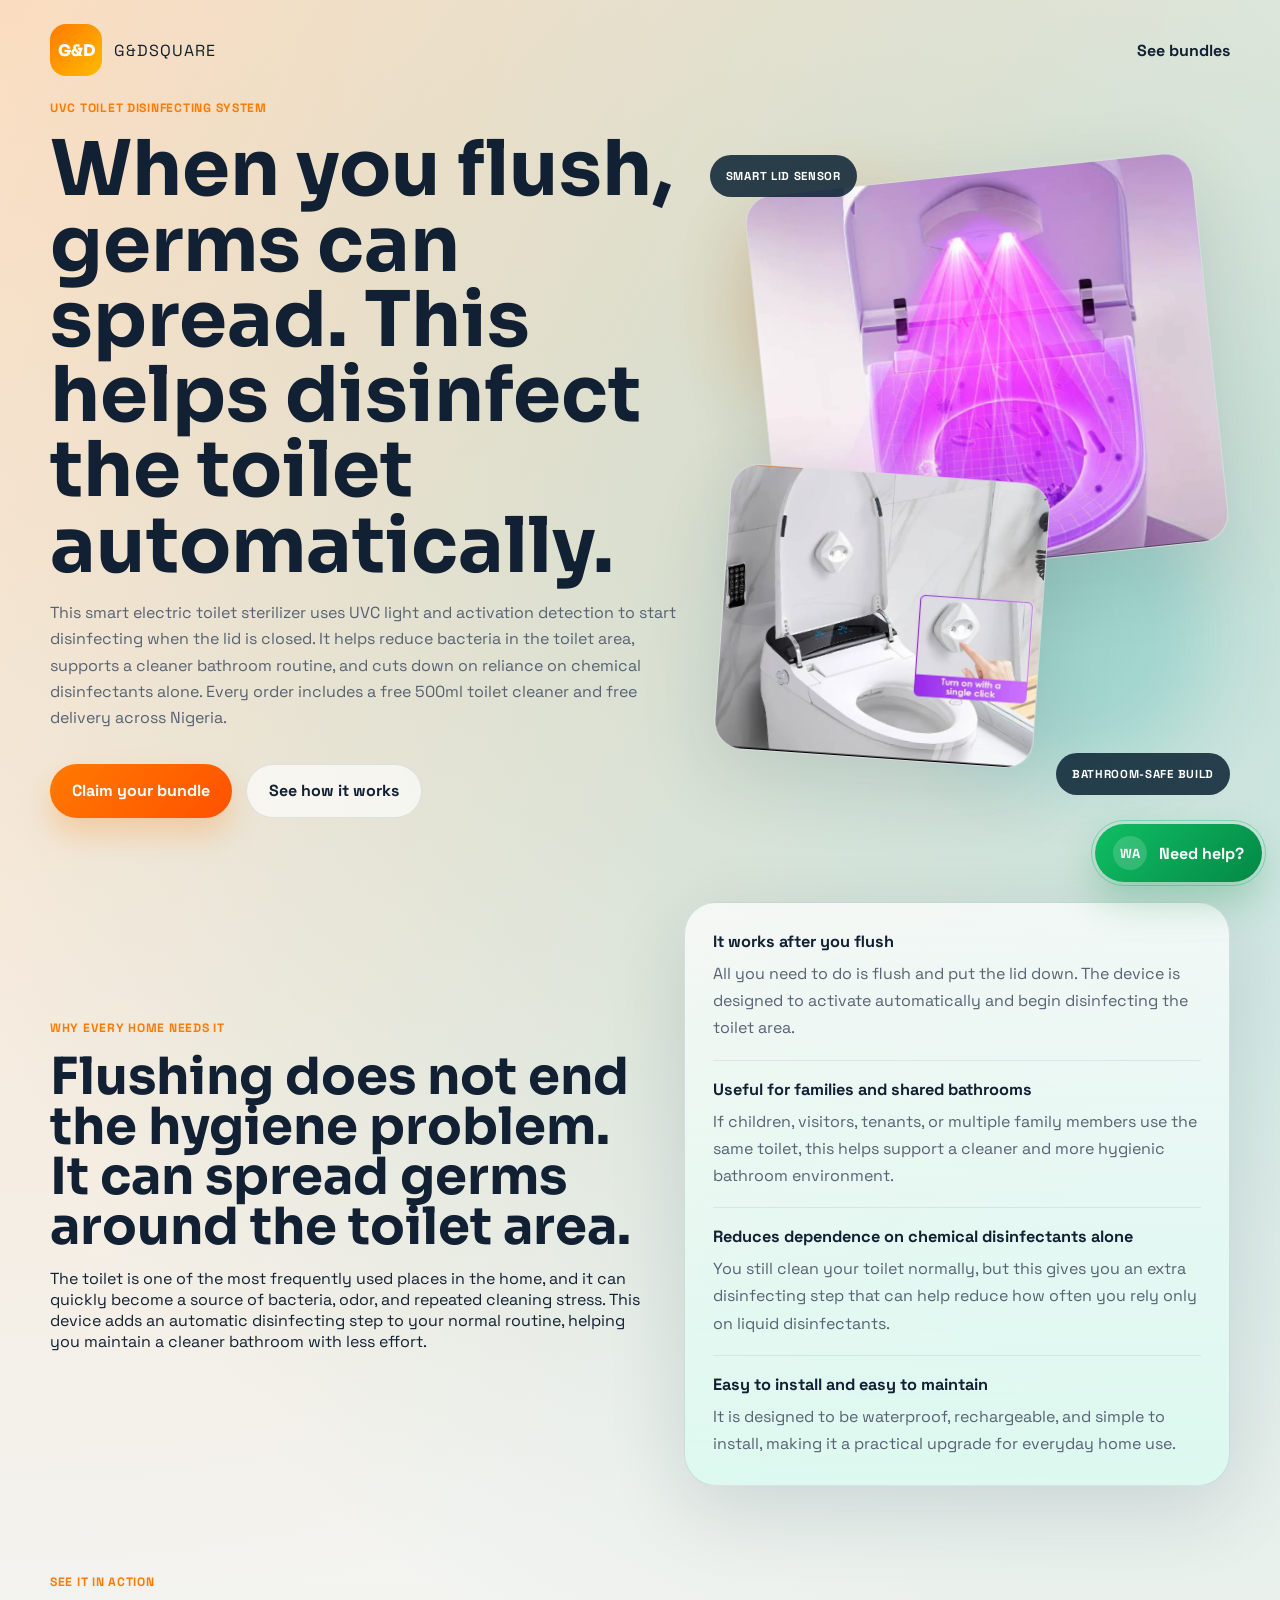
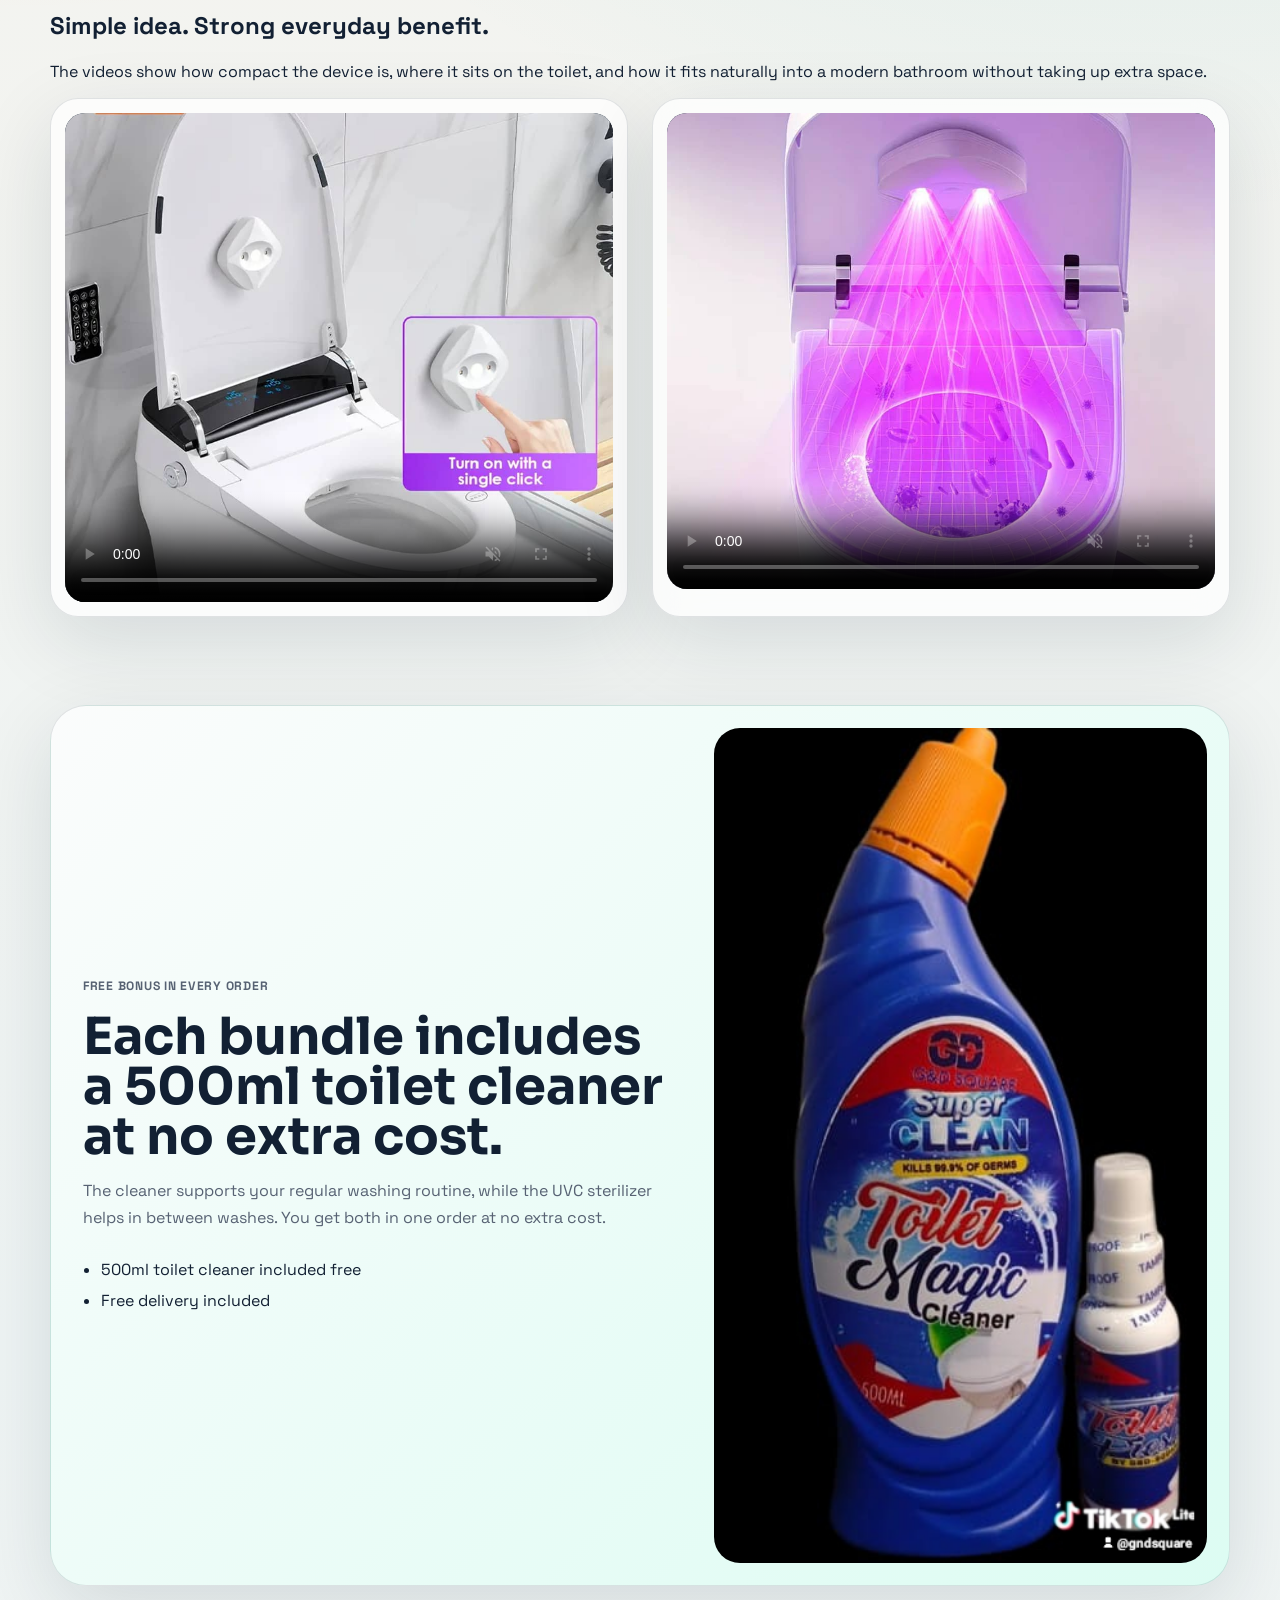
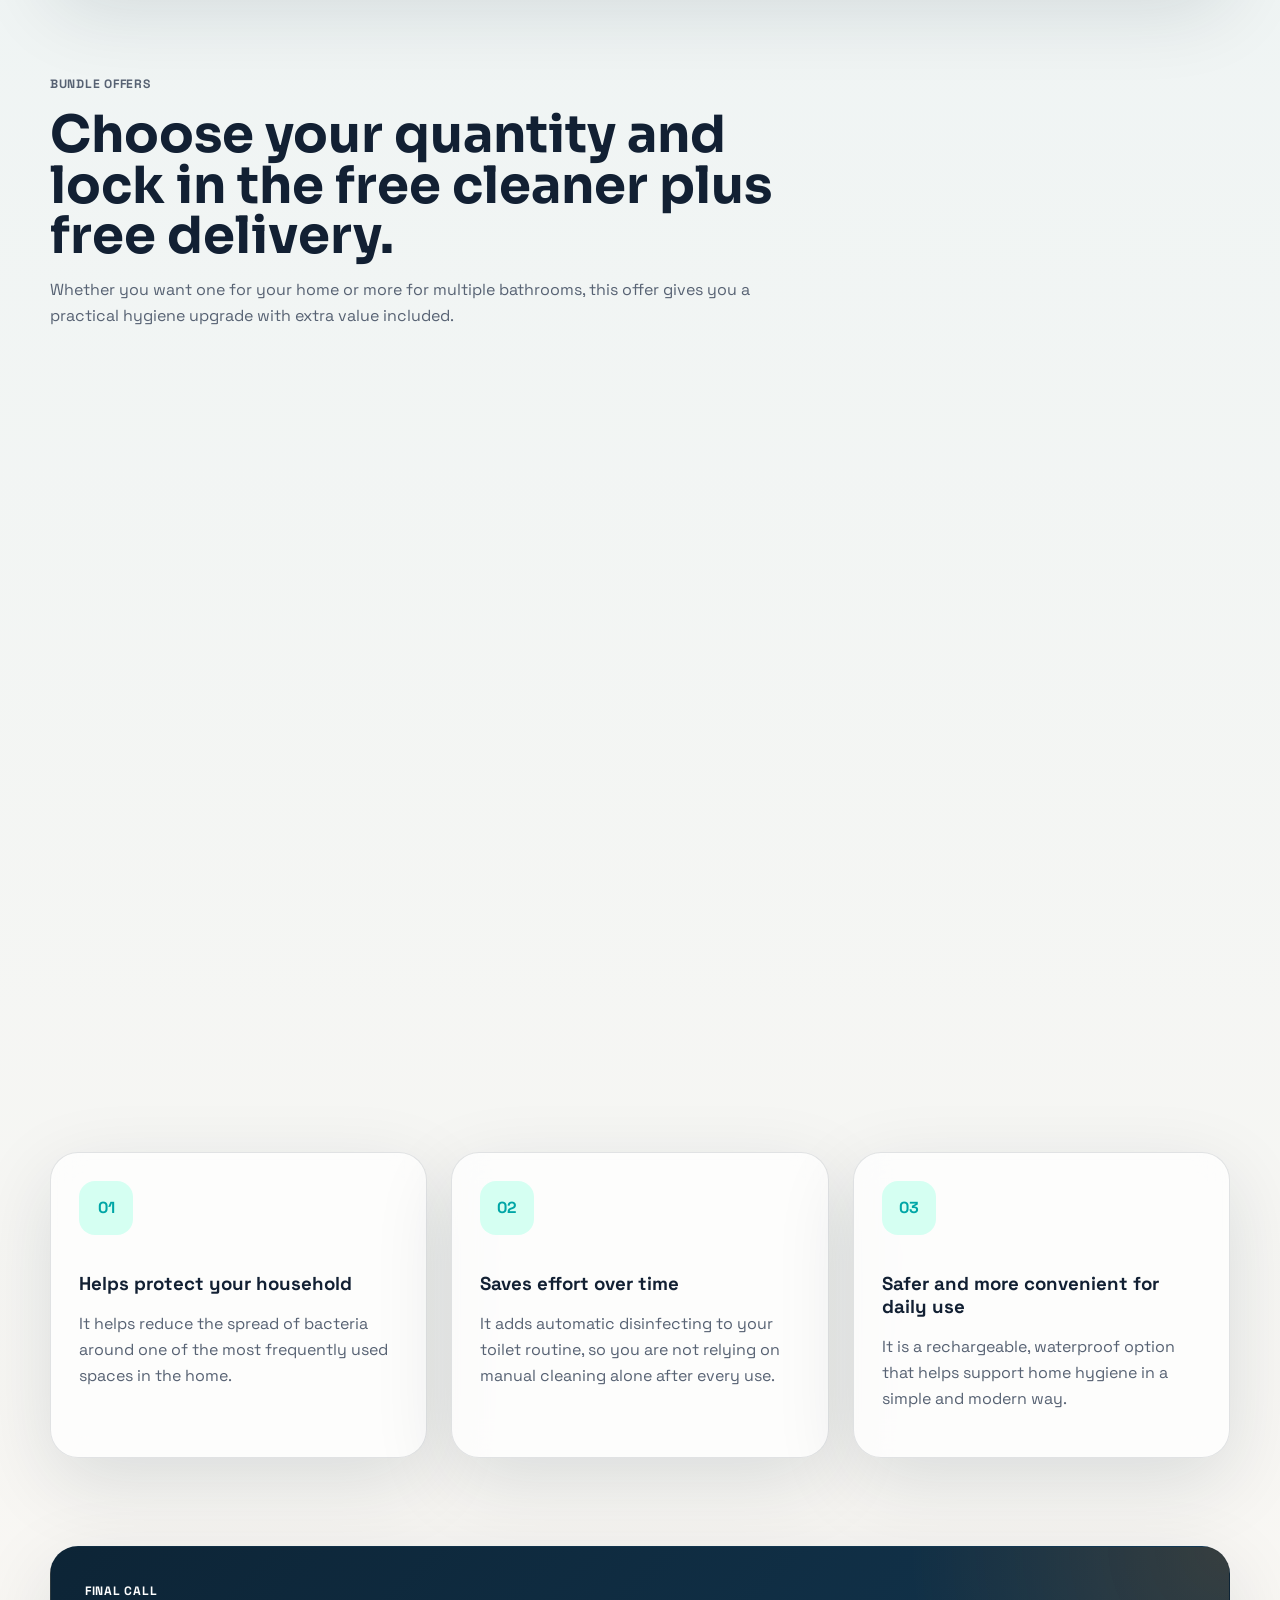
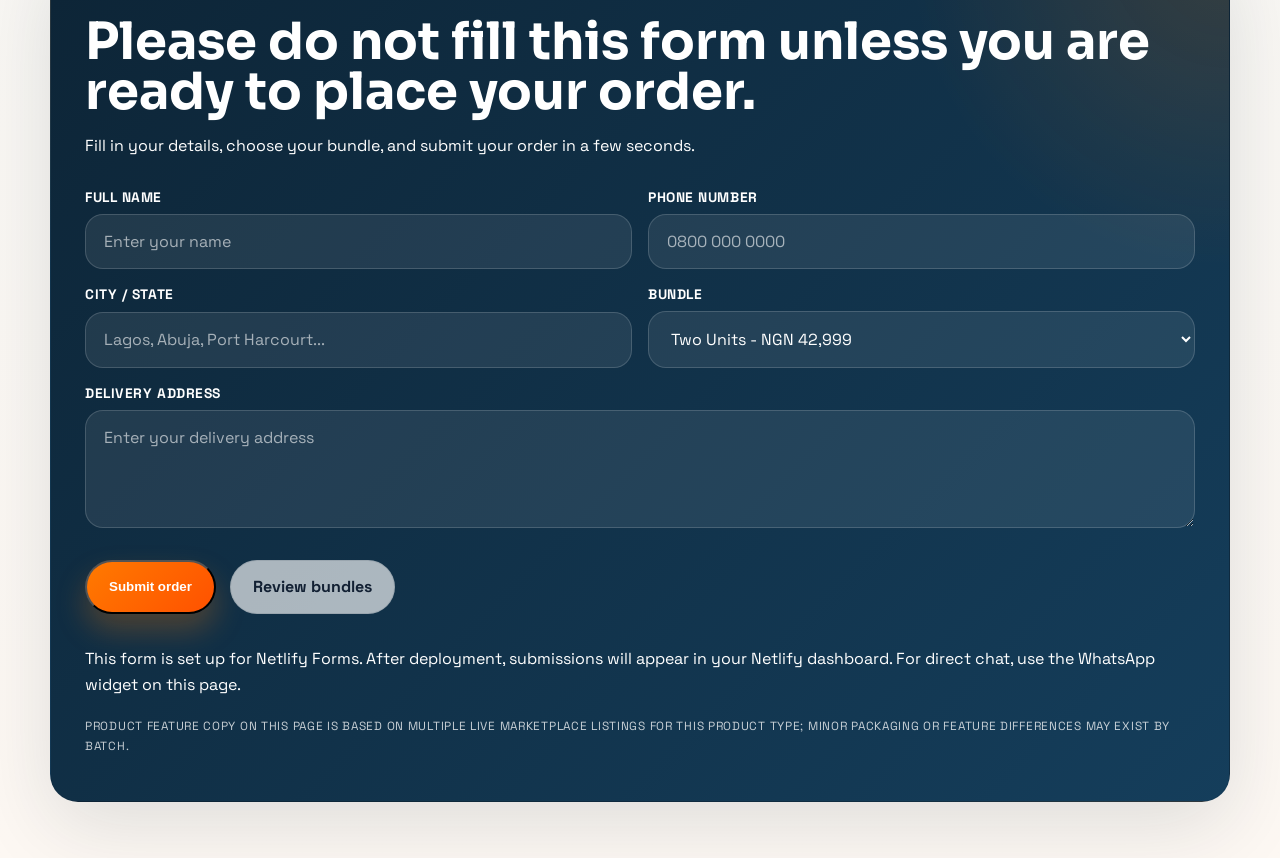
==== commit 587ec8a9: "Simplify story section layout" ====
--- a/index.html
+++ b/index.html
@@ -80,46 +80,27 @@
             </p>
           </div>
 
-          <div class="story-image reveal">
-            <img
-              src="images/Smart Electric Toilet Sterilizer.jpeg"
-              alt="Smart electric toilet sterilizer installed on a toilet lid"
-            >
-          </div>
-        </div>
-
-        <article class="feature-card feature-card-tight reveal">
-          <div class="feature-tight-grid">
-            <div>
-              <h3>It works after you flush</h3>
-              <p>
-                All you need to do is flush and put the lid down. The device is designed to activate
-                automatically and begin disinfecting the toilet area.
-              </p>
-            </div>
-            <div>
-              <h3>Useful for families and shared bathrooms</h3>
-              <p>
-                If children, visitors, tenants, or multiple family members use the same toilet, this
-                helps support a cleaner and more hygienic bathroom environment.
-              </p>
-            </div>
-            <div>
-              <h3>Reduces dependence on chemical disinfectants alone</h3>
-              <p>
-                You still clean your toilet normally, but this gives you an extra disinfecting step
-                that can help reduce how often you rely only on liquid disinfectants.
-              </p>
-            </div>
-            <div>
-              <h3>Easy to install and easy to maintain</h3>
-              <p>
-                It is designed to be waterproof, rechargeable, and simple to install, making it a
-                practical upgrade for everyday home use.
-              </p>
-            </div>
-          </div>
-        </article>
+          <div class="story-points reveal">
+            <ul class="story-points-list">
+              <li>
+                <strong>It works after you flush</strong>
+                <span>All you need to do is flush and put the lid down. The device is designed to activate automatically and begin disinfecting the toilet area.</span>
+              </li>
+              <li>
+                <strong>Useful for families and shared bathrooms</strong>
+                <span>If children, visitors, tenants, or multiple family members use the same toilet, this helps support a cleaner and more hygienic bathroom environment.</span>
+              </li>
+              <li>
+                <strong>Reduces dependence on chemical disinfectants alone</strong>
+                <span>You still clean your toilet normally, but this gives you an extra disinfecting step that can help reduce how often you rely only on liquid disinfectants.</span>
+              </li>
+              <li>
+                <strong>Easy to install and easy to maintain</strong>
+                <span>It is designed to be waterproof, rechargeable, and simple to install, making it a practical upgrade for everyday home use.</span>
+              </li>
+            </ul>
+          </div>
+        </div>
       </section>
 
       <section class="media-section">
--- a/styles.css
+++ b/styles.css
@@ -329,19 +329,12 @@
   line-height: 0.98;
 }
 
-.story-image {
-  overflow: hidden;
-  min-height: 420px;
+.story-points {
+  padding: 28px;
   border: 1px solid var(--line);
   border-radius: 32px;
   background: linear-gradient(180deg, rgba(255, 255, 255, 0.72), rgba(213, 255, 242, 0.58));
   box-shadow: var(--shadow);
-}
-
-.story-image img {
-  width: 100%;
-  height: 100%;
-  object-fit: cover;
 }
 
 .section-heading {
@@ -367,21 +360,33 @@
   padding: 28px;
 }
 
-.feature-card-tight {
-  padding: 22px;
-}
-
-.feature-tight-grid {
+.story-points-list {
   display: grid;
-  grid-template-columns: repeat(2, 1fr);
   gap: 18px;
-}
-
-.feature-tight-grid div {
-  padding: 20px;
-  border-radius: 22px;
-  background: rgba(255, 255, 255, 0.56);
-  border: 1px solid rgba(18, 32, 51, 0.08);
+  margin: 0;
+  padding: 0;
+  list-style: none;
+}
+
+.story-points-list li {
+  display: grid;
+  gap: 8px;
+  padding-bottom: 18px;
+  border-bottom: 1px solid rgba(18, 32, 51, 0.08);
+}
+
+.story-points-list li:last-child {
+  padding-bottom: 0;
+  border-bottom: 0;
+}
+
+.story-points-list strong {
+  font-size: 1.02rem;
+}
+
+.story-points-list span {
+  color: var(--muted);
+  line-height: 1.7;
 }
 
 .media-grid {
@@ -848,9 +853,6 @@
     grid-template-columns: 1fr;
   }
 
-  .feature-tight-grid {
-    grid-template-columns: 1fr;
-  }
 }
 
 @media (max-width: 640px) {
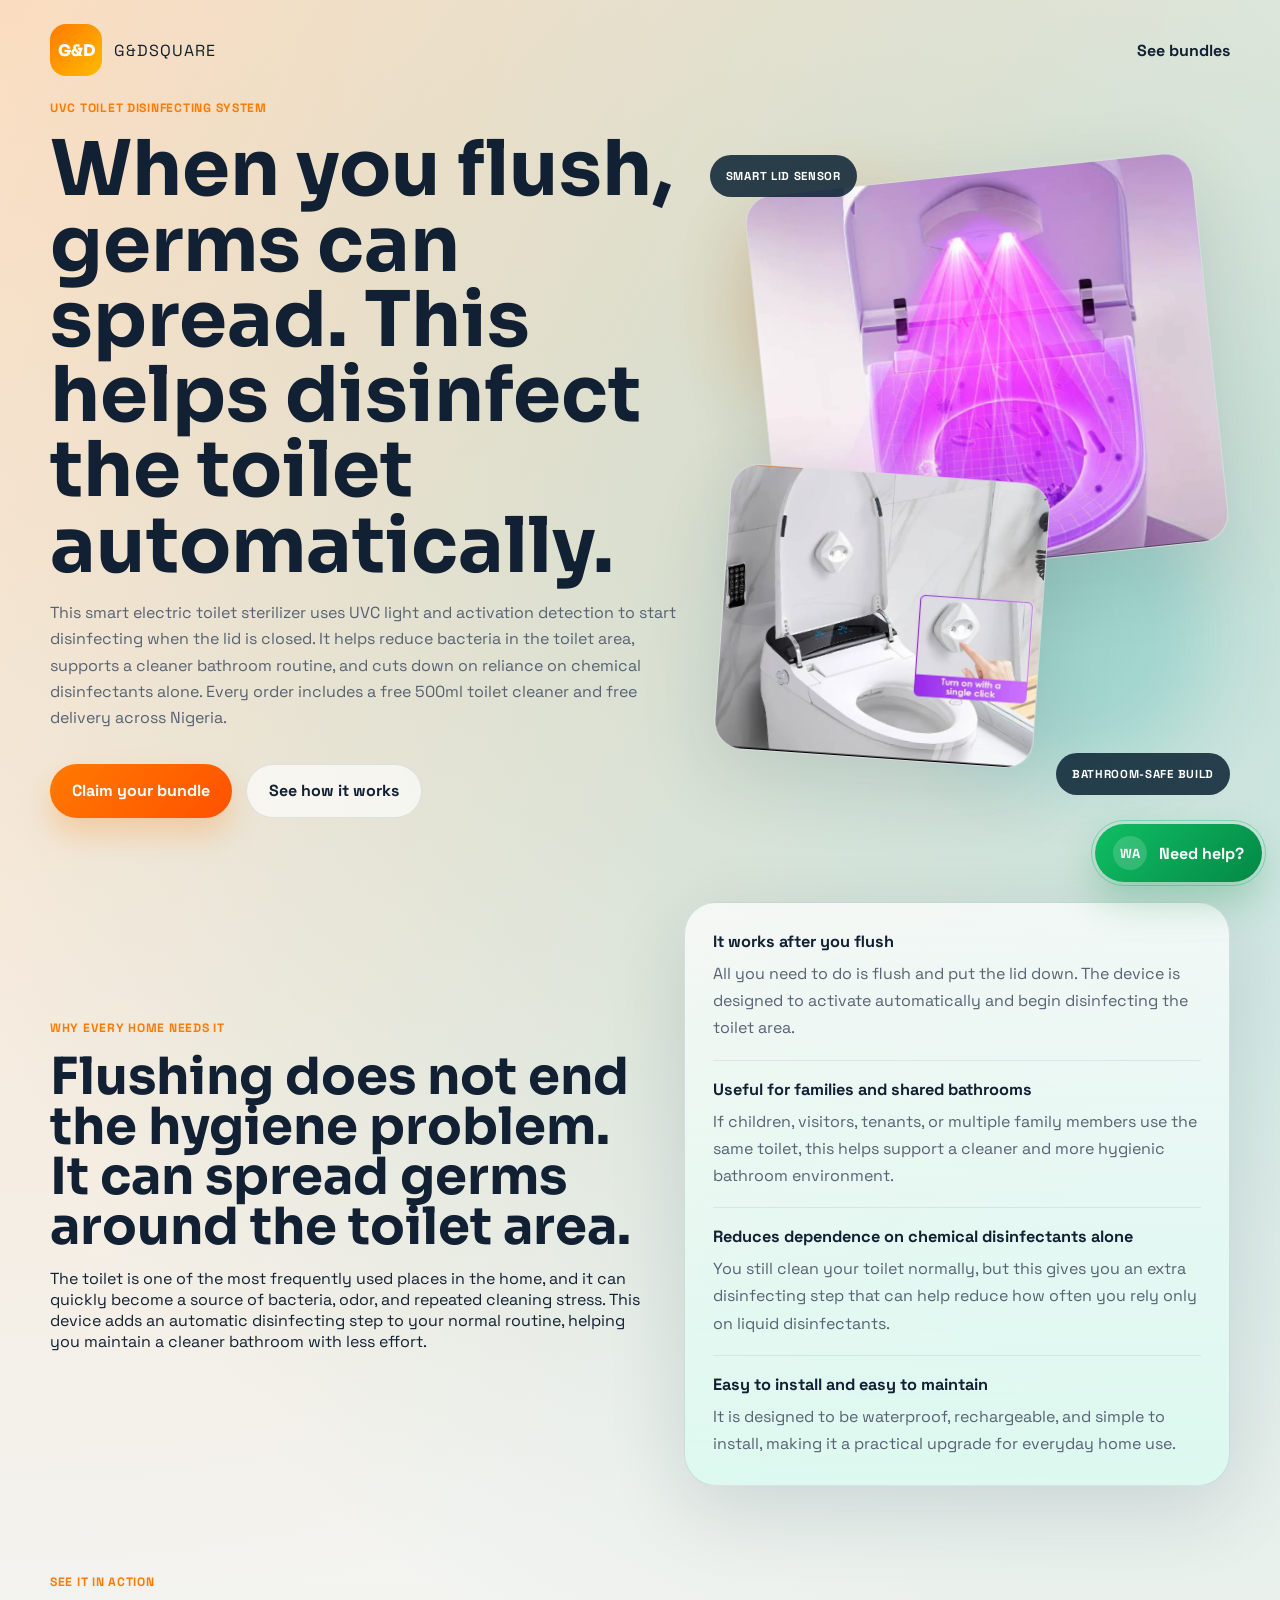
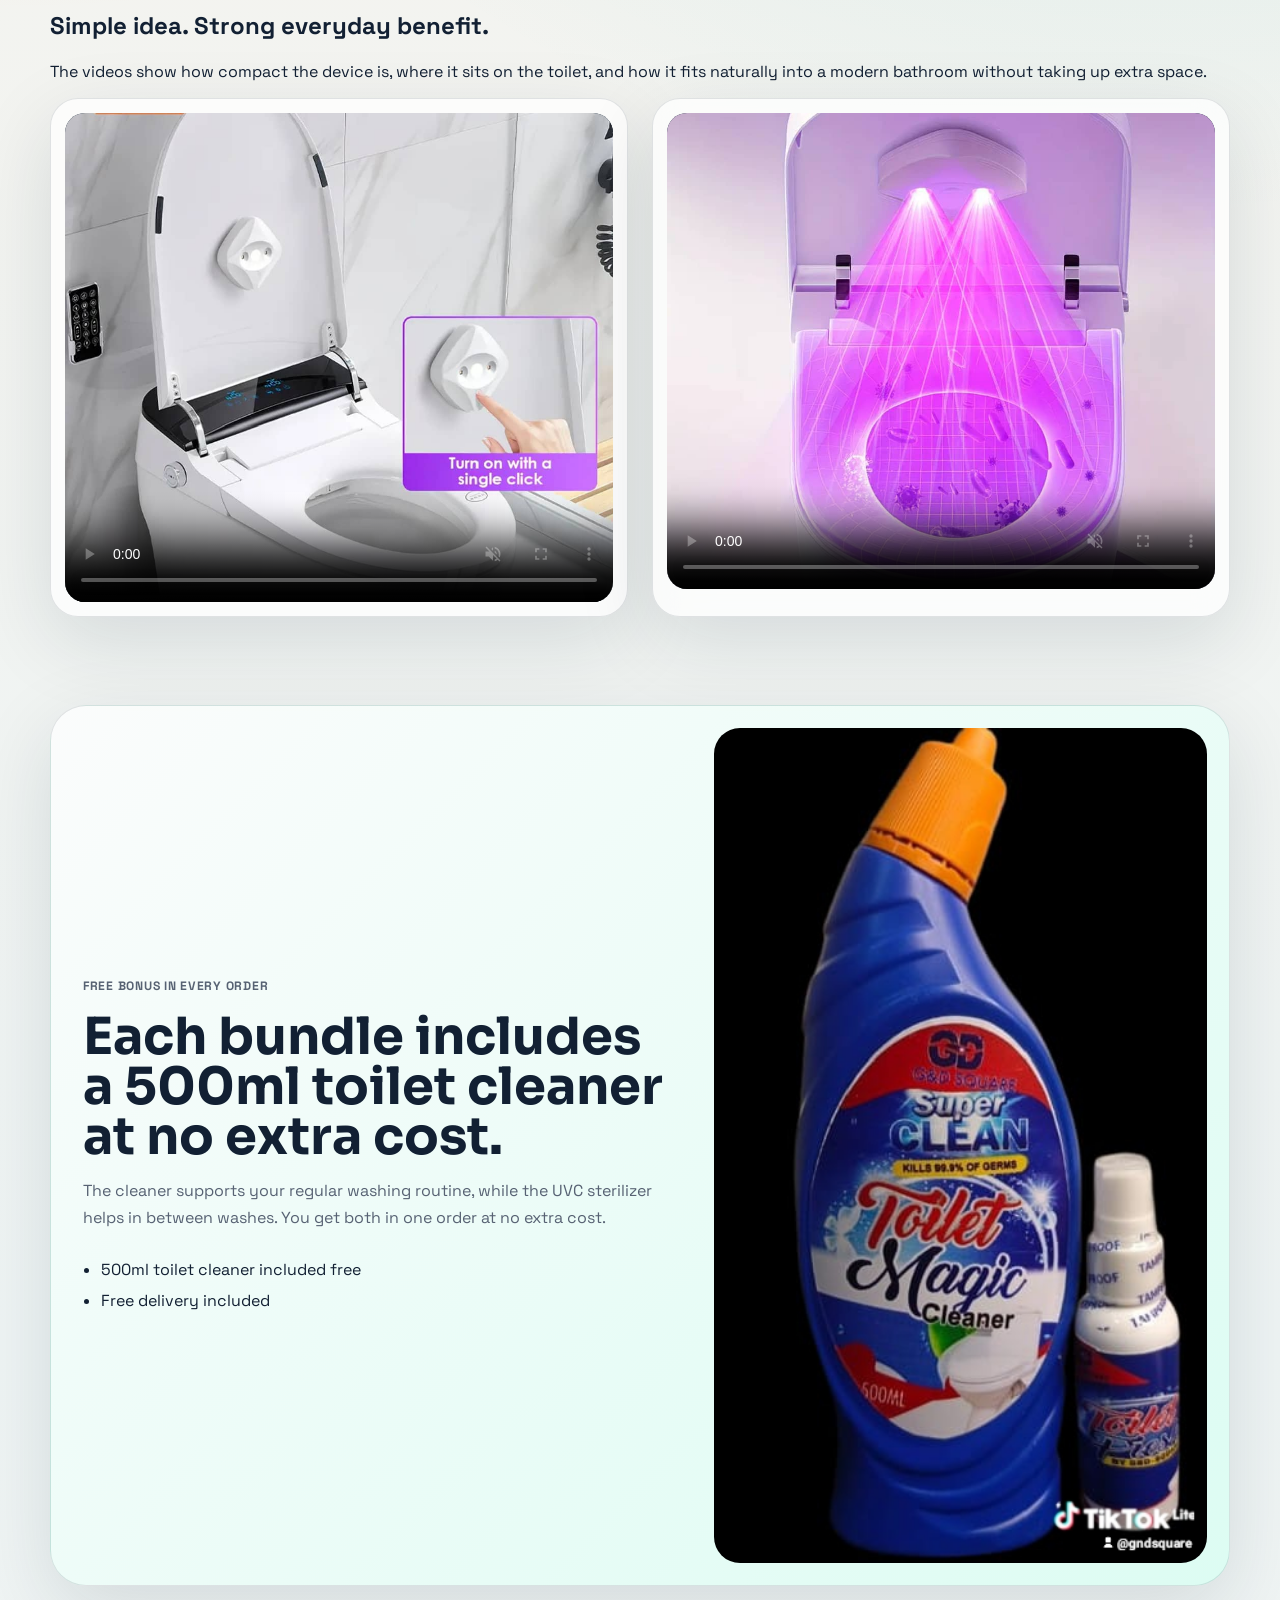
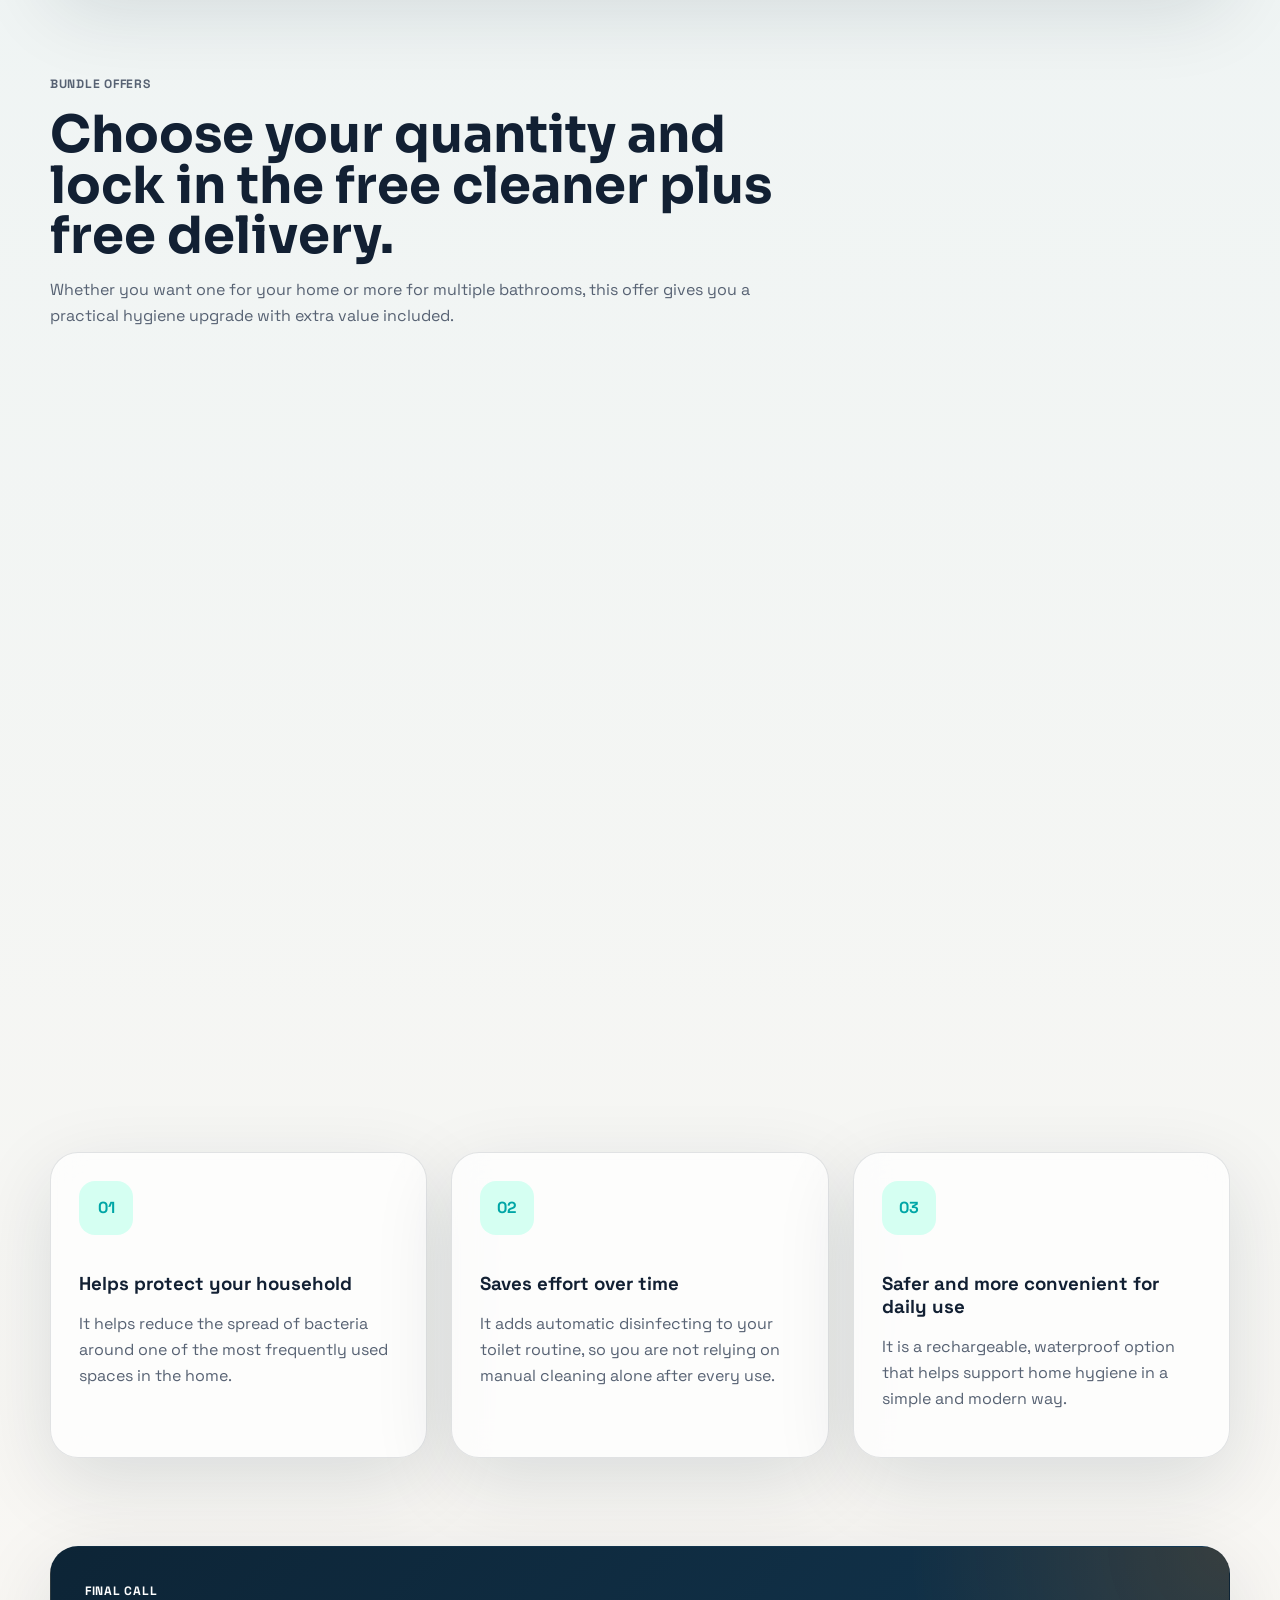
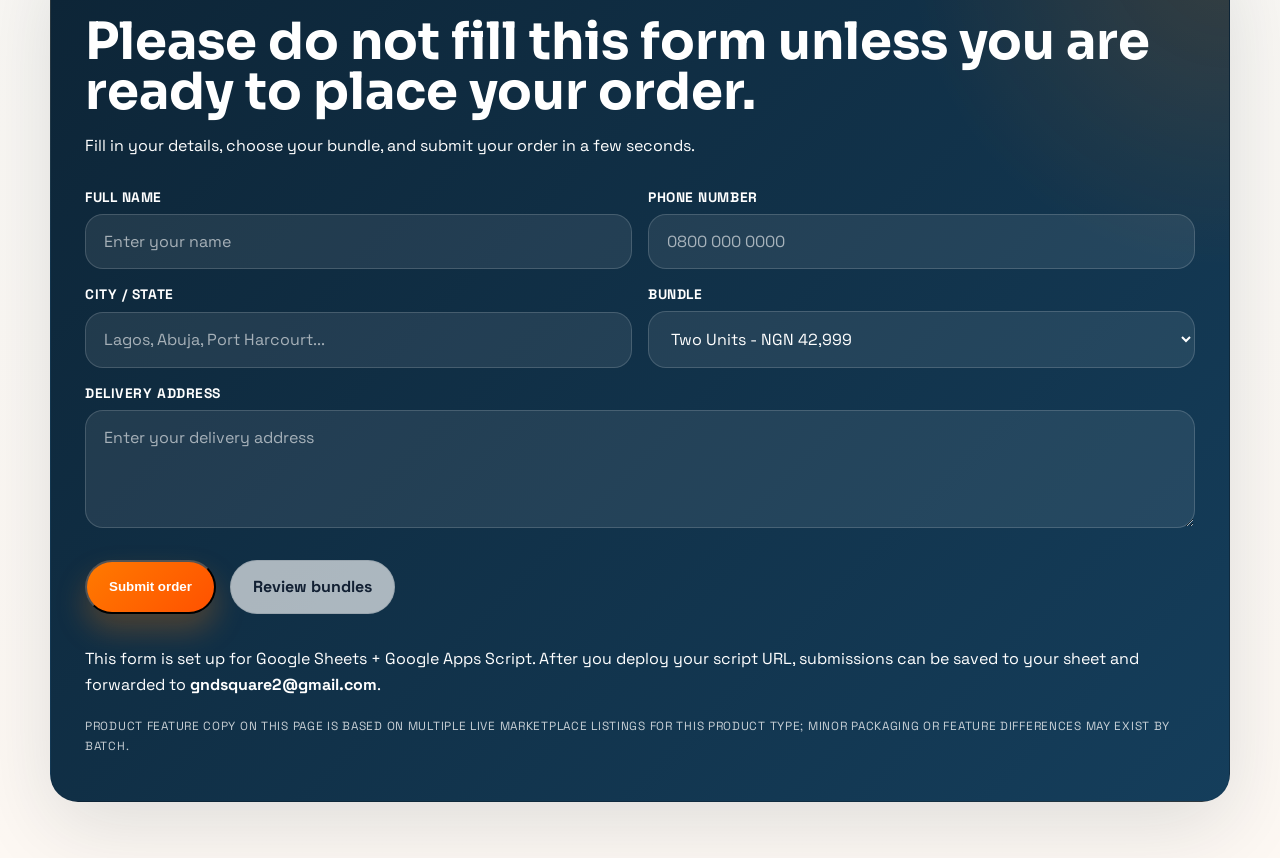
==== commit 9f60207c: "Integrate Google Apps Script order form" ====
--- a/index.html
+++ b/index.html
@@ -221,18 +221,10 @@
           <form
             class="checkout-form"
             id="checkout-form"
-            name="uv-toilet-order"
             method="POST"
-            netlify
-            data-netlify="true"
-            netlify-honeypot="bot-field"
-            action="/"
+            action="https://script.google.com/macros/s/AKfycbzdxWQ8qKBLIyil8KAe46-WoRpiG4rIHdeKMtg_Bqlp3hn7ILEefnQf6__E5Y6_jG7R/exec"
             target="hidden-form-frame"
           >
-            <input type="hidden" name="form-name" value="uv-toilet-order">
-            <p class="bot-field">
-              <label>Do not fill this out if you're human: <input name="bot-field"></label>
-            </p>
             <div class="form-grid">
               <label>
                 <span>Full name</span>
@@ -267,8 +259,9 @@
           </form>
           <p class="form-status" id="form-status" aria-live="polite"></p>
           <p class="channel-note">
-            This form is set up for Netlify Forms. After deployment, submissions will appear in
-            your Netlify dashboard. For direct chat, use the WhatsApp widget on this page.
+            This form is set up for Google Sheets + Google Apps Script. After you deploy your
+            script URL, submissions can be saved to your sheet and forwarded to
+            <strong>gndsquare2@gmail.com</strong>.
           </p>
           <p class="micro-note">
             Product feature copy on this page is based on multiple live marketplace listings for
